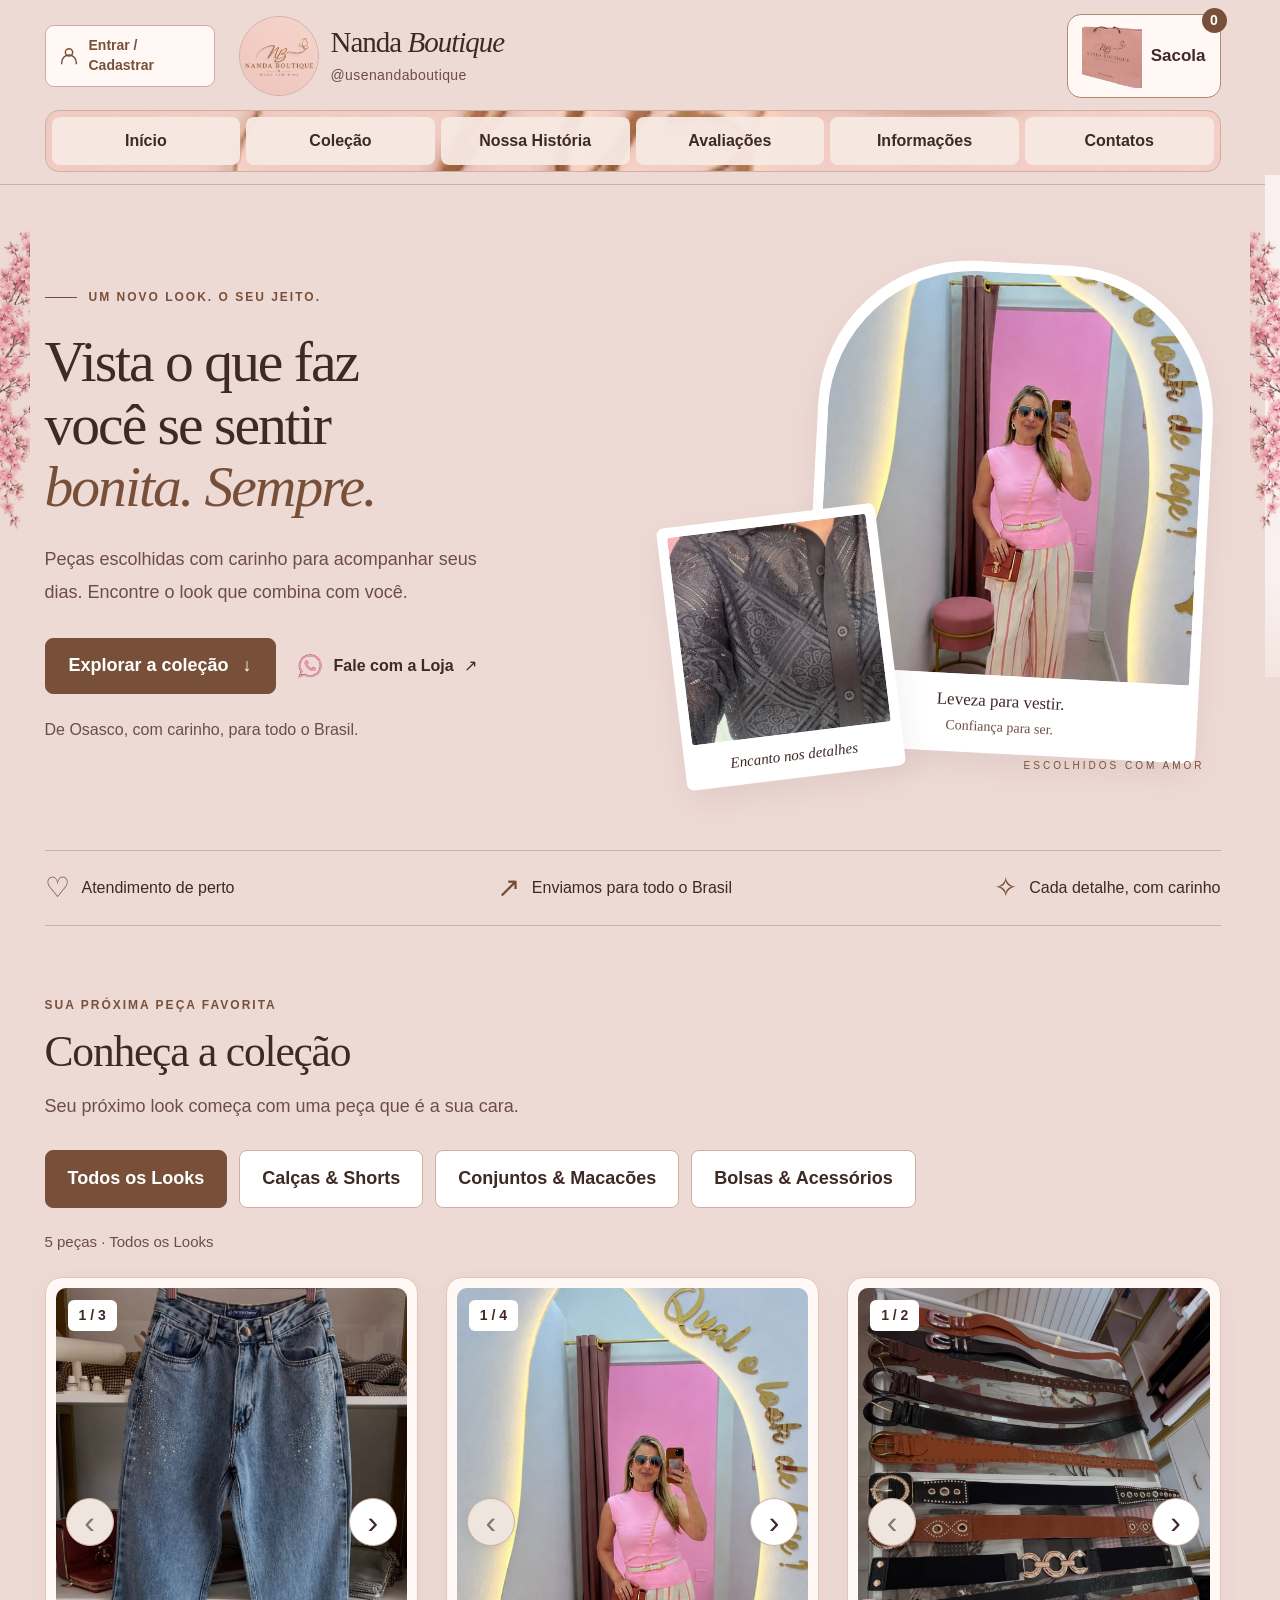
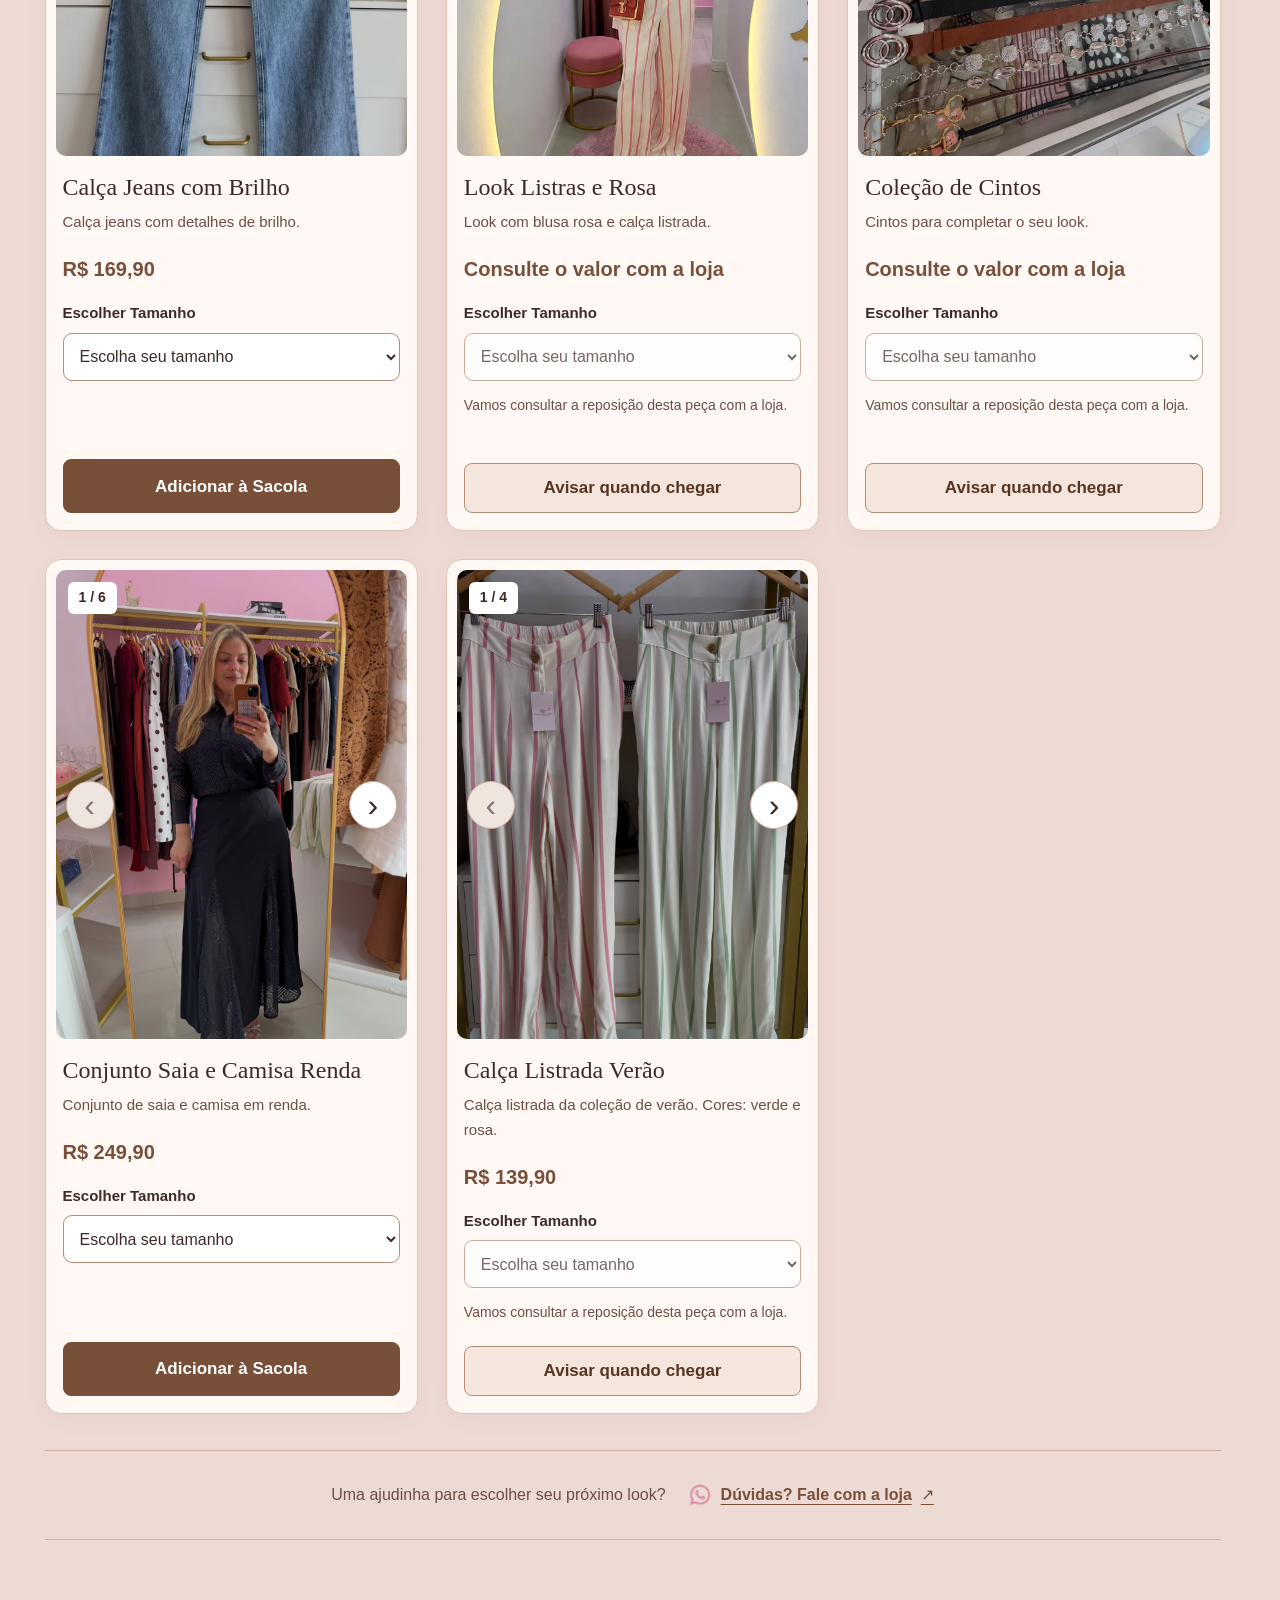
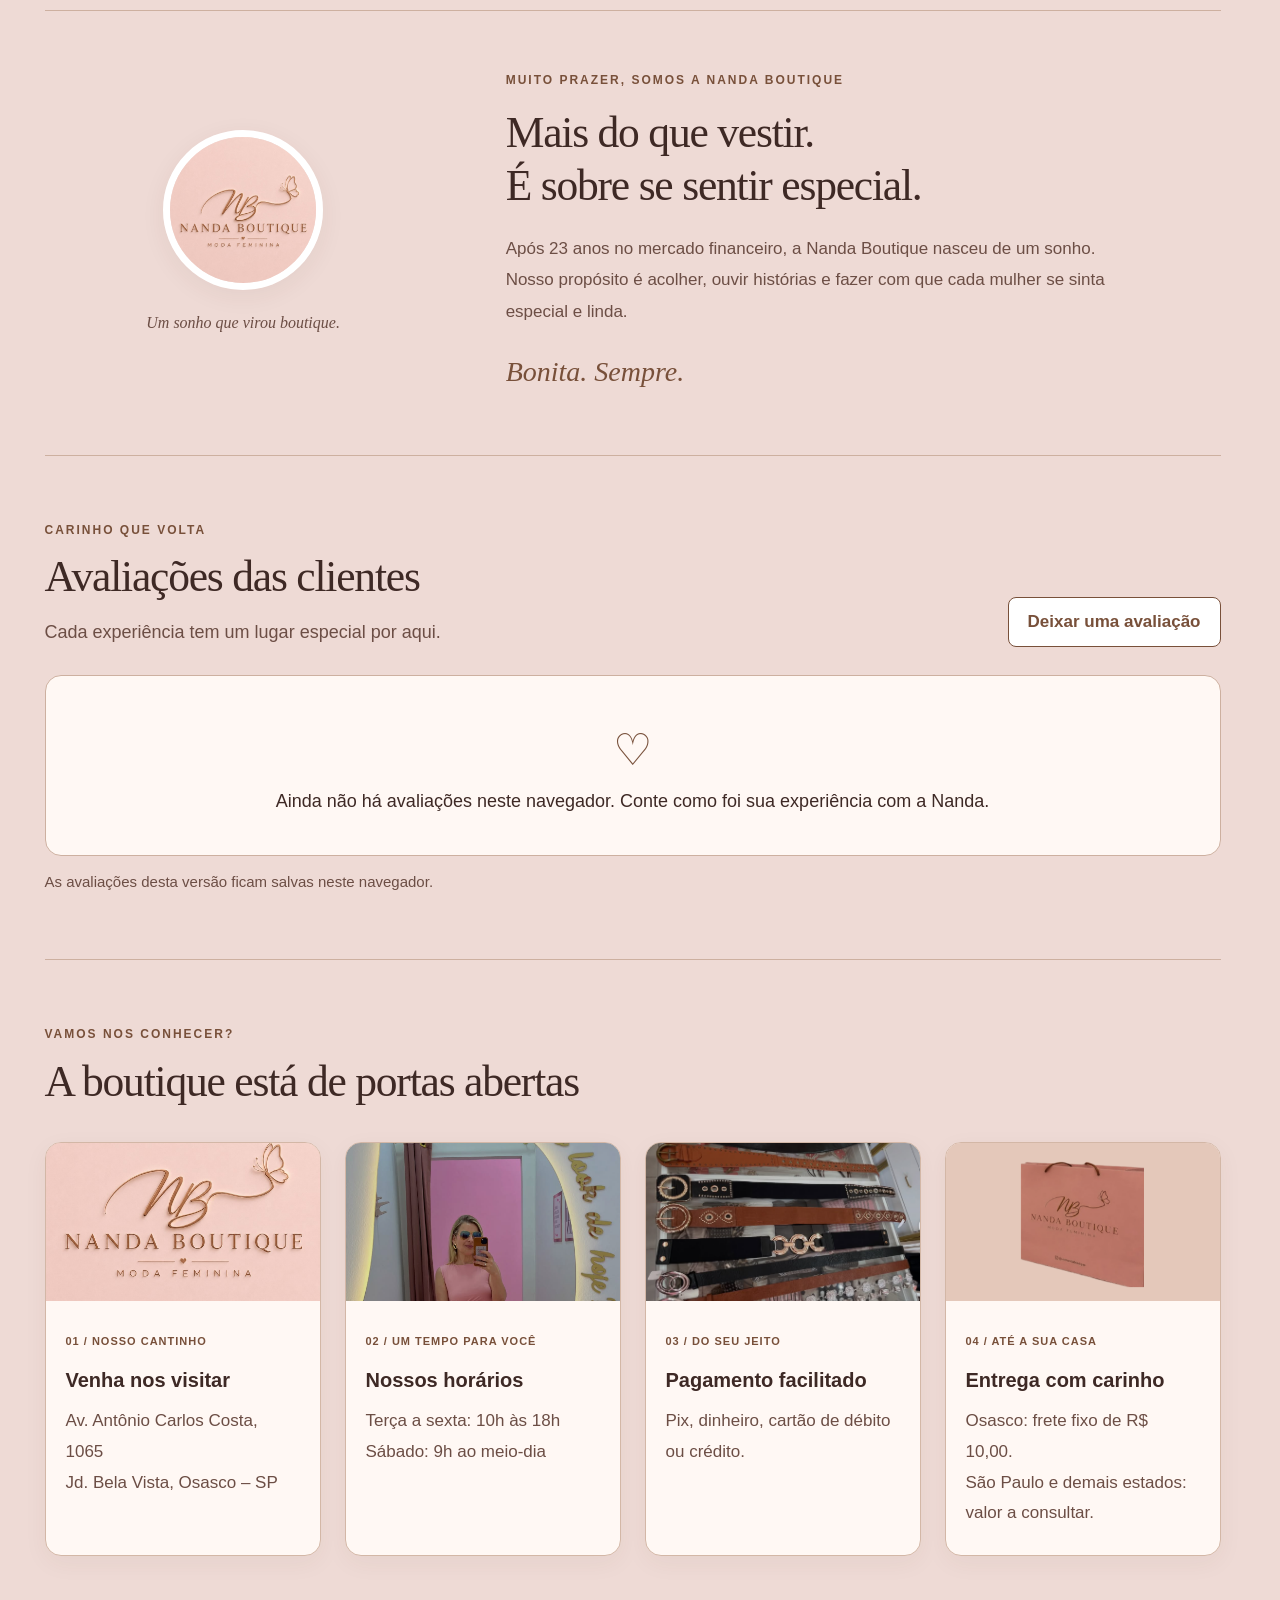
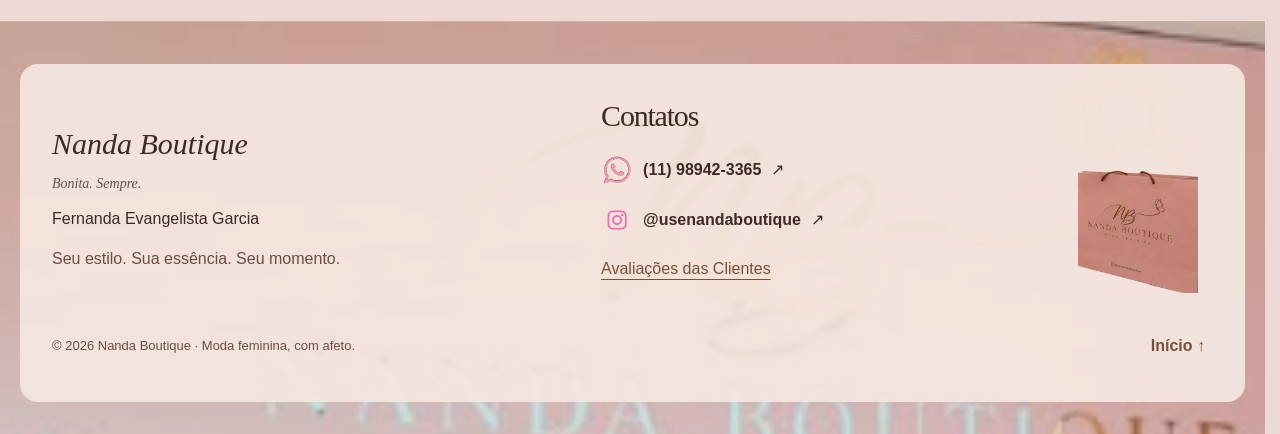
==== index.html @ ed37811b "Primeira versão do site" ====
<!DOCTYPE html>
<html lang="pt-BR">
<head>
  <meta charset="UTF-8">
  <meta name="viewport" content="width=device-width, initial-scale=1, viewport-fit=cover">
  <meta name="theme-color" content="#eedad5">
  <meta name="description" content="Nanda Boutique: moda feminina escolhida com carinho. Explore a coleção, monte sua sacola e converse com a loja pelo WhatsApp.">
  <meta name="referrer" content="no-referrer">
  <meta http-equiv="Content-Security-Policy" content="default-src 'self'; script-src 'self'; style-src 'self' 'unsafe-inline'; img-src 'self' https:; media-src 'self' https:; font-src 'self'; connect-src 'none'; object-src 'none'; base-uri 'none'; form-action 'none'">
  <title>Nanda Boutique | Bonita. Sempre.</title>
  <link rel="icon" href="./img/logo-nanda.jpg">
  <link rel="stylesheet" href="./style.css">
  <script src="./script.js" defer></script>
</head>
<body>
  <div id="inicio" aria-hidden="true"></div>
  <a class="skip-link" href="#colecao">Pular para os produtos</a>
  <div class="cherry-arch" aria-hidden="true">
    <div class="cherry-side cherry-side-left"><img src="./img/cerejeira-direita.png" alt="" width="283" height="512"></div>
    <div class="cherry-side cherry-side-right"><img src="./img/cerejeira-direita.png" alt="" width="283" height="512"></div>
  </div>
  <div class="falling-scene" id="fallingScene" aria-hidden="true"></div>
  <div class="butterfly-scene" aria-hidden="true">
    <div class="flying-butterfly butterfly-one"><img src="./img/logo-borboleta.png" alt="" width="833" height="432"><span class="butterfly-cargo">👜</span></div>
    <div class="flying-butterfly butterfly-two"><img src="./img/logo-borboleta.png" alt="" width="833" height="432"><span class="butterfly-cargo">👚</span></div>
    <div class="flying-butterfly butterfly-three"><img src="./img/logo-borboleta.png" alt="" width="833" height="432"><span class="butterfly-cargo">💍</span></div>
    <div class="flying-butterfly butterfly-four"><img src="./img/logo-borboleta.png" alt="" width="833" height="432"><span class="butterfly-cargo">👖</span></div>
  </div>
  <div class="flight-layer" id="flightLayer" aria-hidden="true"></div>
  <button class="admin-toggle" id="adminToggle" type="button" aria-label="Abrir painel da Nanda" aria-controls="adminModal" aria-haspopup="dialog" title="Painel da Nanda" hidden>✎</button>

  <header class="store-header">
    <div class="header-inner container">
      <button class="account-toggle" id="accountToggle" type="button" aria-controls="loginModal" aria-haspopup="dialog"><svg width="22" height="22" viewBox="0 0 24 24" fill="none" stroke="currentColor" stroke-width="1.6" aria-hidden="true"><circle cx="12" cy="8" r="4"></circle><path d="M4 21v-2a8 8 0 0 1 16 0v2"></path></svg><span id="accountLabel">Entrar / Cadastrar</span></button>
      <a class="brand" href="#inicio" aria-label="Nanda Boutique, início">
        <img class="brand-logo" src="./img/logo-nanda.jpg" alt="Logo oficial da Nanda Boutique" width="1080" height="1080">
        <span class="brand-copy"><span class="brand-name">Nanda <span>Boutique</span></span><span class="brand-caption">@usenandaboutique</span></span>
      </a>
      <nav class="store-nav" aria-label="Navegação principal">
        <a href="#inicio">Início</a><a href="#colecao">Coleção</a><a href="#sobre">Nossa História</a><a href="#avaliacoes">Avaliações</a><a href="#informacoes">Informações</a><a href="#contatos">Contatos</a>
      </nav>
      <button class="shopping-bag" id="shoppingBag" type="button" aria-label="Abrir sacola: 0 itens" aria-controls="checkoutModal" aria-haspopup="dialog">
        <img src="./img/sacola-carrinho.png" alt="" width="60" height="66"><span class="bag-label">Sacola</span><span id="bagCount" class="bag-count">0</span>
      </button>
    </div>
  </header>

  <main class="container" id="conteudo">
    <section class="hero" aria-labelledby="heroTitle">
      <div class="hero-copy">
        <p class="eyebrow"><span class="eyebrow-line" aria-hidden="true"></span> UM NOVO LOOK. O SEU JEITO.</p>
        <h1 id="heroTitle" data-edit-key="heroTitle" data-edit-label="Título de boas-vindas" data-edit-type="text">Vista o que faz<br>você se sentir<br><em>bonita. Sempre.</em></h1>
        <p class="hero-description" data-edit-key="heroDescription" data-edit-label="Apresentação da boutique" data-edit-type="text">Peças escolhidas com carinho para acompanhar seus dias. Encontre o look que combina com você.</p>
        <div class="hero-actions">
          <a class="primary-btn" href="#colecao">Explorar a coleção <span aria-hidden="true">↓</span></a>
          <a class="social-link" href="https://wa.me/5511989423365" target="_blank" rel="noopener noreferrer" aria-label="Fale com a Loja pelo WhatsApp (abre em nova aba)"><img src="./img/icon-whatsapp.png" alt="" width="28" height="28"><span>Fale com a Loja</span><span aria-hidden="true">↗</span></a>
        </div>
        <p class="hero-note">De Osasco, com carinho, para todo o Brasil.</p>
      </div>
      <div class="hero-editorial">
        <figure class="editorial-photo editorial-main"><img src="./img/look-listras-rosa-1.jpg" alt="Look com blusa rosa e calça listrada da coleção Nanda Boutique" width="587" height="801" fetchpriority="high" data-edit-key="heroMainImage" data-edit-label="Foto principal" data-edit-type="image"><figcaption>Leveza para vestir. <span>Confiança para ser.</span></figcaption></figure>
        <figure class="editorial-photo editorial-detail"><img src="./img/conjunto-renda-3.jpg" alt="Detalhes da camisa de renda preta da coleção" width="512" height="808" loading="lazy" data-edit-key="heroDetailImage" data-edit-label="Foto de detalhes" data-edit-type="image"><figcaption>Encanto nos detalhes</figcaption></figure>
        <span class="editorial-label">ESCOLHIDOS COM AMOR</span>
      </div>
    </section>
    <div class="store-benefits" aria-label="Compre com tranquilidade"><p><span class="benefit-symbol" aria-hidden="true">♡</span> Atendimento de perto</p><p><span class="benefit-symbol" aria-hidden="true">↗</span> Enviamos para todo o Brasil</p><p><span class="benefit-symbol" aria-hidden="true">✧</span> Cada detalhe, com carinho</p></div>
    <p class="storage-notice" id="storageNotice" role="status" hidden>Não foi possível salvar neste navegador. As alterações ficam disponíveis apenas nesta aba enquanto ela estiver aberta.</p>
    <section class="catalog" id="colecao" aria-labelledby="catalogTitle" tabindex="-1">
      <div class="section-heading"><div><p class="eyebrow">SUA PRÓXIMA PEÇA FAVORITA</p><h2 id="catalogTitle" data-edit-key="catalogTitle" data-edit-label="Título da coleção" data-edit-type="text">Conheça a coleção</h2><p>Seu próximo look começa com uma peça que é a sua cara.</p></div></div>
      <nav class="category-nav" aria-label="Filtrar produtos por categoria">
        <button class="category-btn" type="button" data-category="Todos os Looks" aria-pressed="true" aria-controls="productsGrid">Todos os Looks</button>
        <button class="category-btn" type="button" data-category="Calças &amp; Shorts" aria-pressed="false" aria-controls="productsGrid">Calças &amp; Shorts</button>
        <button class="category-btn" type="button" data-category="Conjuntos &amp; Macacões" aria-pressed="false" aria-controls="productsGrid">Conjuntos &amp; Macacões</button>
        <button class="category-btn" type="button" data-category="Bolsas &amp; Acessórios" aria-pressed="false" aria-controls="productsGrid">Bolsas &amp; Acessórios</button>
      </nav>
      <p class="catalog-status" id="catalogStatus" role="status" aria-live="polite" aria-atomic="true"></p>
      <div class="products-grid" id="productsGrid"></div>
      <div class="collection-empty" id="collectionEmpty" hidden><span aria-hidden="true">♡</span><h3>Nova coleção sendo preparada. Aguarde novidades!</h3><p>Estamos escolhendo cada detalhe com carinho para você.</p></div>
      <noscript><p class="noscript-message">Ative o JavaScript para explorar a coleção. Você também pode falar com a loja pelo <a href="https://wa.me/5511989423365">WhatsApp</a>.</p></noscript>
      <aside class="catalog-help" aria-label="Atendimento da loja"><span>Uma ajudinha para escolher seu próximo look?</span><a href="https://wa.me/5511989423365" target="_blank" rel="noopener noreferrer"><img src="./img/icon-whatsapp.png" alt="" width="24" height="24">Dúvidas? Fale com a loja <span aria-hidden="true">↗</span></a></aside>
    </section>
    <section class="about" id="sobre" aria-labelledby="aboutTitle">
      <div class="about-brand"><img src="./img/logo-nanda.jpg" alt="Nanda Boutique" width="140" height="140" loading="lazy" data-edit-key="storyImage" data-edit-label="Foto da nossa história" data-edit-type="image"><p data-edit-key="storyCaption" data-edit-label="Legenda da nossa história" data-edit-type="text">Um sonho que virou boutique.</p></div>
      <div><p class="eyebrow">MUITO PRAZER, SOMOS A NANDA BOUTIQUE</p><h2 id="aboutTitle" data-edit-key="storyTitle" data-edit-label="Título da nossa história" data-edit-type="text">Mais do que vestir.<br>É sobre se sentir especial.</h2><p id="storyText" data-edit-key="story" data-edit-label="Nossa história" data-edit-type="text">Após 23 anos no mercado financeiro, a Nanda Boutique nasceu de um sonho. Nosso propósito é acolher, ouvir histórias e fazer com que cada mulher se sinta especial e linda.</p><p class="about-signature">Bonita. Sempre.</p></div>
    </section>
    <section class="reviews-section" id="avaliacoes" aria-labelledby="reviewsTitle">
      <div class="section-heading"><div><p class="eyebrow">CARINHO QUE VOLTA</p><h2 id="reviewsTitle">Avaliações das clientes</h2><p>Cada experiência tem um lugar especial por aqui.</p></div><button class="secondary-btn" id="writeReview" type="button" aria-controls="reviewModal" aria-haspopup="dialog">Deixar uma avaliação</button></div>
      <div class="reviews-empty" id="reviewsEmpty"><span aria-hidden="true">♡</span><p>Ainda não há avaliações neste navegador. Conte como foi sua experiência com a Nanda.</p></div>
      <div class="review-track" id="reviewTrack" role="region" aria-label="Avaliações das clientes" tabindex="0" hidden></div>
      <div class="review-navigation" id="reviewNavigation" hidden><button class="icon-btn" id="reviewPrevious" type="button" aria-label="Avaliação anterior">‹</button><p id="reviewPosition" role="status" aria-live="polite"></p><button class="icon-btn" id="reviewNext" type="button" aria-label="Próxima avaliação">›</button></div>
      <p class="section-note">As avaliações desta versão ficam salvas neste navegador.</p>
    </section>
    <section class="store-info" id="informacoes" aria-labelledby="infoTitle">
      <div class="section-heading"><div><p class="eyebrow">VAMOS NOS CONHECER?</p><h2 id="infoTitle" data-edit-key="infoTitle" data-edit-label="Título das informações" data-edit-type="text">A boutique está de portas abertas</h2></div></div>
      <div class="info-grid">
        <article class="info-card"><div class="info-art info-art-brand"><img src="./img/logo-nanda.jpg" alt="" width="1080" height="1080" loading="lazy" data-edit-key="addressImage" data-edit-label="Foto da loja" data-edit-type="image"></div><div class="info-copy"><span class="info-number" aria-hidden="true">01 / NOSSO CANTINHO</span><h3>Venha nos visitar</h3><address id="addressText" data-edit-key="address" data-edit-label="Endereço da loja" data-edit-type="text">Av. Antônio Carlos Costa, 1065<br>Jd. Bela Vista, Osasco – SP</address></div></article>
        <article class="info-card"><div class="info-art info-art-look"><img src="./img/look-listras-rosa-2.jpg" alt="" width="587" height="801" loading="lazy" data-edit-key="hoursImage" data-edit-label="Foto dos horários" data-edit-type="image"></div><div class="info-copy"><span class="info-number" aria-hidden="true">02 / UM TEMPO PARA VOCÊ</span><h3>Nossos horários</h3><p id="hoursText" data-edit-key="hours" data-edit-label="Horários de atendimento" data-edit-type="text">Terça a sexta: 10h às 18h<br>Sábado: 9h ao meio-dia</p></div></article>
        <article class="info-card"><div class="info-art info-art-accessories"><img src="./img/cintos-colecao-1.jpg" alt="" width="587" height="801" loading="lazy" data-edit-key="paymentImage" data-edit-label="Foto de pagamento" data-edit-type="image"></div><div class="info-copy"><span class="info-number" aria-hidden="true">03 / DO SEU JEITO</span><h3>Pagamento facilitado</h3><p id="paymentText" data-edit-key="payment" data-edit-label="Informações de pagamento" data-edit-type="text">Pix, dinheiro, cartão de débito ou crédito.</p></div></article>
        <article class="info-card" id="frete"><div class="info-art info-art-bag"><img src="./img/sacola-carrinho.png" alt="" width="500" height="500" loading="lazy" data-edit-key="deliveryImage" data-edit-label="Foto das entregas" data-edit-type="image"></div><div class="info-copy"><span class="info-number" aria-hidden="true">04 / ATÉ A SUA CASA</span><h3>Entrega com carinho</h3><p id="deliveryText" data-edit-key="delivery" data-edit-label="Entregas e frete" data-edit-type="text">Osasco: frete fixo de R$ 10,00.<br>São Paulo e demais estados: valor a consultar.</p></div></article>
      </div>
    </section>
  </main>
  <footer class="footer" id="contatos" aria-labelledby="contactTitle">
    <div class="footer-inner container">
      <div class="footer-identity"><p class="footer-brand">Nanda Boutique</p><p class="footer-motto">Bonita. Sempre.</p><p>Fernanda Evangelista Garcia</p><p class="section-note">Seu estilo. Sua essência. Seu momento.</p></div>
      <div class="footer-socials">
        <h2 id="contactTitle" data-edit-key="contactTitle" data-edit-label="Título dos contatos" data-edit-type="text">Contatos</h2>
        <div class="contact-line"><a class="social-link" href="https://wa.me/5511989423365" target="_blank" rel="noopener noreferrer" aria-label="WhatsApp da Nanda Boutique"><img src="./img/icon-whatsapp.png" alt="" width="32" height="32"><span id="contactPhoneText" data-edit-key="contactPhone" data-edit-label="WhatsApp da loja" data-edit-type="phone">(11) 98942-3365</span><span aria-hidden="true">↗</span></a></div>
        <div class="contact-line"><a class="social-link" href="https://www.instagram.com/usenandaboutique" target="_blank" rel="noopener noreferrer"><img src="./img/icon-instagram.png" alt="" width="32" height="32"><span id="contactInstagramText" data-edit-key="contactInstagram" data-edit-label="Instagram da loja" data-edit-type="instagram">@usenandaboutique</span><span aria-hidden="true">↗</span></a></div>
        <a class="footer-link" href="#avaliacoes">Avaliações das Clientes</a>
      </div>
      <div class="footer-bag-scene" aria-hidden="true"><span>👗</span><span>👠</span><span>🌸</span><img src="./img/sacola-carrinho.png" alt="" width="120" height="132" loading="lazy"></div>
      <p class="footer-note">© <span id="year">2026</span> Nanda Boutique · Moda feminina, com afeto.</p><a class="back-top" href="#inicio">Início ↑</a>
    </div>
  </footer>

  <dialog class="boutique-modal login-modal" id="loginModal" aria-labelledby="loginTitle">
    <div class="modal-layout"><header class="modal-header"><div><p class="eyebrow">O SEU CANTINHO</p><h2 id="loginTitle">Bem-vinda à Nanda</h2></div><button class="icon-btn" type="button" data-close="loginModal" aria-label="Fechar conta">×</button></header>
      <p class="account-intro">Seu estilo, suas escolhas e um atendimento cheio de carinho.</p>
      <div id="accountSession" class="account-session" hidden><p id="accountSessionLabel"></p><div class="form-actions"><button class="primary-btn" id="accountAdmin" type="button" hidden>✎ Painel da Nanda</button><button class="secondary-btn" id="accountLogout" type="button">Sair da conta</button></div></div>
      <div id="accountForms">
        <div class="auth-tabs" role="tablist" aria-label="Acesso à conta"><button type="button" role="tab" id="loginTab" data-auth-tab="login" aria-selected="true" aria-controls="loginPanel">Entrar</button><button type="button" role="tab" id="registerTab" data-auth-tab="register" aria-selected="false" aria-controls="registerPanel" tabindex="-1">Criar Conta</button></div>
        <div id="loginPanel" role="tabpanel" aria-labelledby="loginTab"><form id="loginForm" class="stack-form"><label for="adminUsername">Usuário ou e-mail</label><input id="adminUsername" autocomplete="username" autocapitalize="none" spellcheck="false" required maxlength="254" autofocus><label for="adminPassword">Senha</label><input id="adminPassword" type="password" autocomplete="current-password" required maxlength="128"><p class="form-error" id="loginError" role="alert" hidden></p><button class="primary-btn" id="loginSubmit" type="submit">Entrar</button></form></div>
        <div id="registerPanel" role="tabpanel" aria-labelledby="registerTab" hidden><form id="registerForm" class="stack-form"><label for="registerName">Nome</label><input id="registerName" autocomplete="name" required minlength="2" maxlength="100"><label for="registerEmail">E-mail</label><input id="registerEmail" type="email" autocomplete="email" autocapitalize="none" spellcheck="false" required maxlength="254"><label for="registerCPF">CPF</label><input id="registerCPF" inputmode="numeric" autocomplete="off" required maxlength="14" placeholder="000.000.000-00"><label for="registerPassword">Senha</label><input id="registerPassword" type="password" autocomplete="new-password" required minlength="8" maxlength="128" aria-describedby="registerPasswordHint"><p id="registerPasswordHint" class="field-hint">Use pelo menos 8 caracteres.</p><p id="registerError" class="form-error" role="alert" hidden></p><button class="primary-btn" type="submit">Criar minha conta</button></form></div>
      </div>
      <button class="anonymous-continue text-button" id="anonymousContinue" type="button">Continuar sem cadastro (Anônimo)</button>
      <p class="field-hint account-note">Cadastro em demonstração local, sem autenticação em servidor. Use dados de teste.</p>
    </div>
  </dialog>

  <dialog class="boutique-modal admin-modal" id="adminModal" aria-labelledby="adminTitle">
    <div class="modal-layout"><header class="modal-header"><div><p class="eyebrow">CADA DETALHE, DO SEU JEITO</p><h2 id="adminTitle">Painel da Nanda</h2></div><button class="icon-btn" type="button" data-close="adminModal" aria-label="Fechar painel da Nanda" autofocus>×</button></header>
      <p class="local-note">As mudanças ficam salvas somente neste navegador. Elas não atualizam a coleção em outros aparelhos.</p>
      <p class="form-status" id="adminStatus" role="status" aria-live="polite"></p>
      <section class="admin-section" aria-labelledby="productFormTitle"><h3 id="productFormTitle">Adicionar novo produto</h3>
        <form id="productForm" class="form-grid"><input id="editingProductId" type="hidden">
          <div class="field full-width"><label for="productName">Nome da peça</label><input id="productName" required maxlength="100"></div>
          <div class="field full-width"><label for="productMedia">URL da foto ou vídeo</label><textarea id="productMedia" rows="3" required maxlength="16000" aria-describedby="mediaHint" placeholder="./img/nome-da-foto.jpg"></textarea><p class="field-hint" id="mediaHint">Até 8 mídias, uma por linha. Use ./img/arquivo.jpg ou um link HTTPS direto de imagem ou vídeo MP4/WebM.</p></div>
          <div class="field"><label for="productMediaType">Tipo de mídia</label><select id="productMediaType" aria-describedby="mediaTypeHint"><option value="auto">Identificar pelo arquivo</option><option value="image">Foto</option><option value="video">Vídeo</option></select><p class="field-hint" id="mediaTypeHint">Para links sem extensão, escolha Foto ou Vídeo. Vídeos têm controles e começam somente ao tocar.</p></div>
          <div class="field full-width"><label for="productDescription">Descrição da peça</label><textarea id="productDescription" rows="3" maxlength="800" aria-describedby="descriptionHint"></textarea><p class="field-hint" id="descriptionHint">Conte os detalhes de tecido, caimento e acabamento que aparecem no card.</p></div>
          <div class="field"><label for="productCategory">Categoria</label><select id="productCategory"><option>Conjuntos &amp; Macacões</option><option>Calças &amp; Shorts</option><option>Bolsas &amp; Acessórios</option></select></div>
          <div class="field"><label for="productSizes">Tamanhos</label><input id="productSizes" required maxlength="100" placeholder="Ex.: P, M, G ou Único" aria-describedby="sizesHint"><p class="field-hint" id="sizesHint">Separe os tamanhos por vírgula, como 36, 38, 40. Para acessórios, use Único.</p></div>
          <div class="field"><label for="productUnavailableSizes">Tamanhos indisponíveis</label><input id="productUnavailableSizes" maxlength="100" placeholder="Ex.: P, G" aria-describedby="unavailableSizesHint"><p class="field-hint" id="unavailableSizesHint">Separe por vírgula somente os tamanhos que estão sem estoque.</p></div>
          <div class="field"><label for="productPrice">Preço (R$)</label><input id="productPrice" inputmode="decimal" maxlength="12" placeholder="Ex.: 169,90" aria-describedby="priceHint"><p class="field-hint" id="priceHint">O preço aparece no card. Deixe vazio para informar “Consulte o valor”.</p></div>
          <label class="checkbox-field"><input id="productSoldOut" type="checkbox"> Marcar como esgotado</label>
          <p class="form-error full-width" id="productError" role="alert" hidden></p><div class="form-actions full-width"><button class="primary-btn" id="saveProduct" type="submit">Adicionar produto</button><button class="secondary-btn" id="cancelProductEdit" type="button" hidden>Cancelar edição</button></div>
        </form>
      </section>
      <section class="admin-section" aria-labelledby="manageTitle"><h3 id="manageTitle">Gerenciar coleção</h3><ul class="admin-products" id="adminProducts"></ul><div class="delete-prompt" id="deletePrompt" hidden><p id="deletePromptText"></p><div class="form-actions"><button class="primary-btn" id="confirmDelete" type="button">Excluir produto</button><button class="secondary-btn" id="cancelDelete" type="button">Manter produto</button></div></div></section>
      <section class="admin-section" aria-labelledby="storyFormTitle"><h3 id="storyFormTitle">Nossa história</h3><form id="storyForm" class="stack-form"><label for="adminStory">Texto da história</label><textarea id="adminStory" rows="6" required maxlength="4000"></textarea><button class="secondary-btn" type="submit">Salvar história</button></form></section>
      <button class="text-button" id="adminLogout" type="button">Sair do modo administrador</button>
    </div>
  </dialog>

  <dialog class="boutique-modal" id="contentEditorModal" aria-labelledby="contentEditorTitle">
    <div class="modal-layout"><header class="modal-header"><div><p class="eyebrow">O TOQUE DA NANDA</p><h2 id="contentEditorTitle">Editar conteúdo</h2></div><button class="icon-btn" type="button" data-close="contentEditorModal" aria-label="Fechar edição">×</button></header>
      <form id="contentEditorForm" class="stack-form"><label id="contentEditorLabel" for="contentEditorValue">Conteúdo</label><textarea id="contentEditorValue" rows="5" required maxlength="4000"></textarea><p id="contentEditorError" class="form-error" role="alert" hidden></p><button class="primary-btn" type="submit">Salvar alterações</button></form>
    </div>
  </dialog>

  <dialog class="boutique-modal" id="reviewModal" aria-labelledby="reviewTitle">
    <div class="modal-layout"><header class="modal-header"><div><p class="eyebrow">VAMOS GUARDAR ESSE CARINHO?</p><h2 id="reviewTitle">Sua experiência</h2></div><button class="icon-btn" type="button" data-close="reviewModal" aria-label="Fechar avaliação">×</button></header>
      <form id="reviewForm" class="stack-form"><label for="reviewEmail">Seu e-mail</label><input id="reviewEmail" type="email" autocomplete="email" required maxlength="254" aria-describedby="reviewEmailHint"><p class="field-hint" id="reviewEmailHint">Uma avaliação por e-mail. Só as estrelas e o comentário ficam visíveis.</p><label for="reviewCPF">CPF</label><input id="reviewCPF" inputmode="numeric" autocomplete="off" required maxlength="14" placeholder="000.000.000-00" aria-describedby="reviewCPFHint"><p class="field-hint" id="reviewCPFHint">Campo reservado à futura validação de clientes. Nesta demonstração local, use dados de teste.</p>
        <fieldset class="rating-field"><legend>Como foi sua experiência?</legend><div class="rating-options"><label><input type="radio" name="rating" value="1" required><span>1 ★</span></label><label><input type="radio" name="rating" value="2"><span>2 ★</span></label><label><input type="radio" name="rating" value="3"><span>3 ★</span></label><label><input type="radio" name="rating" value="4"><span>4 ★</span></label><label><input type="radio" name="rating" value="5"><span>5 ★</span></label></div></fieldset>
        <label for="reviewComment">Seu comentário de carinho</label><textarea id="reviewComment" rows="4" required minlength="3" maxlength="600" placeholder="Conte o que mais gostou na sua experiência."></textarea><p class="form-error" id="reviewError" role="alert" hidden></p><button class="primary-btn" type="submit">Salvar minha avaliação</button>
      </form>
    </div>
  </dialog>

  <dialog class="checkout-modal boutique-modal" id="checkoutModal" aria-labelledby="checkoutTitle" aria-describedby="checkoutHint">
    <div class="checkout-layout"><header class="checkout-header"><div><p class="eyebrow">SUAS ESCOLHAS, COM CARINHO</p><h2 id="checkoutTitle">Minha sacola</h2></div><button class="icon-btn" id="closeCheckout" type="button" data-close="checkoutModal" aria-label="Fechar sacola" autofocus>×</button></header>
      <p id="checkoutHint">Confira suas peças, tamanhos e forma de pagamento. A Nanda confirma a disponibilidade com você pelo WhatsApp.</p><p class="visually-hidden" id="cartStatus" role="status" aria-live="polite" aria-atomic="true"></p>
      <div class="empty-cart" id="emptyCart"><img src="./img/sacola-carrinho.png" alt="" width="76" height="80"><h3>Sua sacola espera por um novo look.</h3><p>Explore a coleção e escolha suas peças favoritas.</p><button class="secondary-btn" id="continueShopping" type="button">Ver a coleção</button></div>
      <ul class="cart-items" id="cartItems"></ul>
      <footer class="checkout-footer" id="checkoutSummary" hidden><p class="cart-count-summary" id="cartCountSummary"></p><div class="payment-step" id="paymentStep"><label for="paymentMethod">Forma de Pagamento <span class="payment-required">Obrigatório</span></label><p class="payment-hint" id="paymentHint">Escolha sua preferência para enviar a lista à Nanda.</p><select class="payment-select" id="paymentMethod" required aria-describedby="paymentHint"><option value="">Escolha uma opção</option><option value="Pix">Pix</option><option value="Cartão de Crédito">Cartão de Crédito</option><option value="Cartão de Débito">Débito</option><option value="Dinheiro">Dinheiro</option></select><p class="payment-error" id="paymentError" role="alert" hidden>Por favor, selecione como deseja pagar para enviarmos sua lista para a Nanda.</p></div>
        <a class="primary-btn checkout-btn" id="checkoutButton" role="button" tabindex="0" target="_blank" rel="noopener noreferrer" aria-describedby="checkoutNewTab"><img src="./img/icon-whatsapp.png" alt="" width="28" height="28"><span class="checkout-label">Finalizar no WhatsApp</span><span aria-hidden="true">↗</span></a><p id="checkoutNewTab">Abre o WhatsApp em uma nova aba. Revise e envie sua lista para confirmar a disponibilidade com a loja.</p>
      </footer>
    </div>
  </dialog>
  <div class="toast" id="toast" role="status" aria-live="polite" aria-atomic="true"></div>
</body>
</html>
---- style.css ----
/* Fundo nude sólido. Imagens locais decoram a navegação e as margens. */
:root {
  color-scheme: light;
  --nude: #eedad5;
  --ink: #3e2925;
  --muted: #6c4e45;
  --accent: #78503a;
  --accent-hover: #573525;
  --line: #cdb0a0;
  --white: #fff;
  --radius: 16px;
  --header-height: 120px;
  font-family: "Segoe UI", Arial, sans-serif;
  color: var(--ink);
  background: var(--nude);
  font-synthesis: none;
}
* { box-sizing: border-box; }
html { scroll-behavior: smooth; scroll-padding-top: calc(var(--header-height) + 24px); scrollbar-gutter: stable; overflow-x: hidden; }
body { margin: 0; background-color: var(--nude); background-image: none; font-size: 18px; line-height: 1.65; isolation: isolate; overflow-x: clip; }
body.modal-open { overflow: hidden; }
[hidden] { display: none !important; }
a { color: inherit; text-decoration: none; }
button, select, input { font: inherit; color: inherit; }
button, a, select { -webkit-tap-highlight-color: transparent; touch-action: manipulation; }
button { cursor: pointer; }
button:disabled { cursor: not-allowed; }
button, a { outline-offset: 5px; }
:focus-visible { outline: 3px solid #78503a; outline-offset: 4px; }
h1, h2, h3, p, figure { margin: 0; }
h1, h2, .brand-name, .footer-brand { font-family: Georgia, "Times New Roman", serif; font-weight: 400; }
h2 { font-size: clamp(32px, 3.4vw, 44px); line-height: 1.2; letter-spacing: -1.2px; text-wrap: balance; }
img { max-width: 100%; vertical-align: middle; }
button { border: 0; }
.container { width: min(100%, 1240px); margin-inline: auto; padding-inline: 32px; }
.visually-hidden { position: absolute; width: 1px; height: 1px; padding: 0; margin: -1px; overflow: hidden; clip-path: inset(50%); white-space: nowrap; border: 0; }
.skip-link { position: fixed; z-index: 1200; top: 12px; left: 12px; padding: 12px 20px; color: var(--ink); background: white; border: 2px solid var(--accent); border-radius: 8px; transform: translateY(-180%); }
.skip-link:focus { transform: translateY(0); }

/* Acesso constante aos pedidos, inclusive no fim da coleção. */
.store-header { position: sticky; top: 0; z-index: 100; background: var(--nude); border-bottom: 1px solid var(--line); }
.header-inner { display: flex; align-items: center; justify-content: space-between; gap: 26px; min-height: 114px; padding-block: 14px; }
.shopping-bag { position: relative; flex: 0 0 auto; display: flex; align-items: center; justify-content: center; gap: 9px; min-width: 130px; min-height: 86px; padding: 8px 14px; background: #fff8f4; border: 1px solid #af8b70; border-radius: 14px; }
.shopping-bag:hover { background: white; border-color: var(--accent); }
.bag-label { font-size: 17px; font-weight: 600; }
.shopping-bag img { width: 60px; height: 66px; object-fit: contain; transform-origin: 50% 15%; }
.bag-count { position: absolute; right: -7px; top: -7px; display: grid; place-items: center; min-width: 25px; height: 25px; padding-inline: 5px; border-radius: 20px; color: white; background: var(--accent); font-size: 14px; font-weight: 700; }
.brand { flex-shrink: 0; min-width: 0; min-height: 48px; display: flex; align-items: center; gap: 12px; }
.brand-logo { flex: 0 0 auto; width: 80px; height: 80px; object-fit: cover; border-radius: 50%; border: 1px solid #cdb0a0; }
.brand-copy { display: flex; flex-direction: column; min-width: 0; }
.brand-name { font-size: 29px; letter-spacing: -1px; line-height: 1.2; }
.brand-name span { font-style: italic; }
.brand-caption { font-size: 14px; color: var(--muted); letter-spacing: .4px; margin-top: 4px; }
.store-nav { display: grid; grid-template-columns: repeat(4,auto); align-items: stretch; gap: 4px; padding: 10px 8px; border: 1px solid var(--line); border-radius: 14px; background: var(--nude) url('./img/rodape-menu.jpg') center / cover no-repeat; }
.store-nav a { display: flex; align-items: center; justify-content: center; min-height: 48px; padding: 8px 9px; border-radius: 8px; background: #f7e9e3f2; font-size: 16px; font-weight: 600; }
.store-nav a:hover, .back-top:hover { color: var(--accent); text-decoration: underline; text-underline-offset: 5px; }
.secondary-btn { display: inline-flex; align-items: center; justify-content: center; gap: 12px; min-height: 50px; padding: 10px 19px; border: 1px solid var(--accent); border-radius: 8px; background: white; color: var(--accent); font-weight: 600; font-size: 17px; }
.secondary-btn:hover { background: #e6ccc2; }

main { position: relative; z-index: 2; }
.hero { display: grid; grid-template-columns: 1.05fr 1fr; gap: 50px; align-items: center; padding: 72px 0 66px; min-height: 665px; }
.hero-copy { padding-bottom: 10px; }
.eyebrow { display: flex; align-items: center; gap: 12px; font-size: 12px; font-weight: 700; color: var(--accent); letter-spacing: 2px; line-height: 1.6; }
.eyebrow-line { width: 32px; height: 1px; flex-shrink: 0; background: var(--accent); }
h1 { font-size: clamp(43px, 4.5vw, 65px); line-height: 1.09; letter-spacing: -2px; margin: 24px 0; }
h1 em { color: var(--accent); font-weight: 400; }
.hero-description { max-width: 455px; color: var(--muted); line-height: 1.8; }
.hero-actions { display: flex; align-items: center; flex-wrap: wrap; gap: 14px 20px; margin-top: 30px; }
.primary-btn { display: inline-flex; align-items: center; justify-content: center; gap: 14px; min-height: 56px; padding: 14px 23px; border: 1px solid var(--accent); border-radius: 8px; background: var(--accent); color: white; font-weight: 600; font-size: 18px; line-height: 1.4; text-align: center; transition: background .2s, box-shadow .2s, transform .2s; }
.primary-btn:hover { background: var(--accent-hover); box-shadow: 0 5px 16px #78503a20; }
.primary-btn:active { transform: translateY(1px); }
.social-link { display: inline-flex; align-items: center; gap: 10px; padding: 8px 0; min-height: 48px; font-size: 16px; font-weight: 600; }
.social-link img { flex-shrink: 0; object-fit: contain; }
.social-link:hover span:not([aria-hidden]) { text-decoration: underline; text-underline-offset: 5px; }
.hero-note { font-size: 16px; color: var(--muted); margin-top: 23px; }
.hero-editorial { position: relative; min-width: 0; height: 516px; }
.editorial-photo { position: absolute; background: white; padding: 10px; box-shadow: 0 12px 32px #55352315; }
.editorial-photo img { display: block; width: 100%; object-fit: cover; }
.editorial-main { width: 72%; top: 0; right: 12px; transform: rotate(3deg); border-radius: 150px 150px 8px 8px; padding: 10px 10px 15px; }
.editorial-main img { height: 403px; border-radius: 145px 145px 2px 2px; object-position: center 48%; }
.editorial-main figcaption { padding-top: 12px; text-align: center; font-family: Georgia, serif; font-size: 17px; }
.editorial-main figcaption span { display: block; font-size: 14px; color: var(--muted); }
.editorial-detail { left: 0; bottom: 0; width: 40%; transform: rotate(-7deg); border-radius: 7px; }
.editorial-detail img { height: 209px; border-radius: 3px; object-position: center 32%; }
.editorial-detail figcaption { font-family: Georgia, serif; font-style: italic; font-size: 15px; text-align: center; padding-top: 10px; }
.editorial-label { position: absolute; bottom: 4px; right: 16px; color: var(--accent); font-size: 10px; letter-spacing: 3px; }
.store-benefits { display: flex; align-items: center; justify-content: space-between; gap: 24px; padding-block: 23px; border-block: 1px solid var(--line); font-size: 16px; }
.store-benefits p { display: flex; align-items: center; gap: 12px; }
.benefit-symbol { font-size: 28px; color: var(--accent); line-height: 1; }

.catalog { padding-block: 70px; }
.section-heading { display: flex; flex-wrap: wrap; align-items: flex-end; justify-content: space-between; gap: 24px; margin-bottom: 28px; }
.section-heading h2 { margin-top: 10px; }
.section-heading > div > p:last-child:not(.eyebrow) { margin-top: 15px; color: var(--muted); }
.category-nav { display: flex; flex-wrap: wrap; gap: 12px; }
.category-btn { min-height: 56px; padding: 13px 22px; border: 1px solid var(--line); border-radius: 8px; background: white; font-size: 18px; font-weight: 600; transition: background .2s, border-color .2s; }
.category-btn:hover { border-color: var(--accent); background: #fff8f4; }
.category-btn[aria-pressed="true"] { background: var(--accent); color: white; border-color: var(--accent); }
.catalog-status { color: var(--muted); font-size: 15px; min-height: 25px; margin: 22px 0; }
.products-grid { display: grid; grid-template-columns: repeat(3, minmax(0, 1fr)); grid-auto-rows: 1fr; gap: 28px; }
.product-card { position: relative; min-width: 0; display: flex; flex-direction: column; border: 1px solid #ddc6b8; border-radius: var(--radius); background: #fff8f4; padding: 10px; box-shadow: 0 5px 24px #5535230c; transition: box-shadow .25s, border-color .25s; }
.product-card:hover { box-shadow: 0 10px 30px #55352314; border-color: #cba0b0; }
.product-image { position: relative; width: 100%; aspect-ratio: 3 / 4; border-radius: 10px; background: #eadfd8; overflow: hidden; flex-shrink: 0; }
.media-track { position: absolute; inset: 0; display: flex; width: 100%; height: 100%; overflow-x: auto; overflow-y: hidden; scroll-snap-type: x mandatory; overscroll-behavior-x: contain; scrollbar-width: none; }
.media-track::-webkit-scrollbar { display: none; }
.media-track:focus-visible { outline-offset: -5px; }
.media-track.dragging { scroll-snap-type: none; cursor: grabbing; }
.media-slide { flex: 0 0 100%; width: 100%; height: 100%; min-width: 0; position: relative; scroll-snap-align: start; display: grid; place-items: center; overflow: hidden; }
.media-slide img,.media-slide video { position: absolute; inset: 0; display: block; width: 100%; height: 100%; object-fit: cover; }
.media-arrow { position: absolute; top: calc(50% - 24px); display: grid; place-items: center; width: 48px; height: 48px; padding: 0; border: 1px solid #cdb0a0; border-radius: 50%; background: white; color: var(--ink); font-family: Arial, sans-serif; font-size: 32px; line-height: 1; box-shadow: 0 3px 9px #0001; }
.media-arrow.previous { left: 10px; }
.media-arrow.next { right: 10px; }
.media-arrow:hover { background: var(--nude); }
.media-arrow[aria-disabled="true"] { color: #81727a; background: #eee5df; cursor: default; }
.media-count { position: absolute; top: 12px; left: 12px; padding: 4px 11px; border-radius: 6px; background: white; font-size: 14px; font-weight: 600; pointer-events: none; }
.product-placeholder { text-align: center; padding: 28px; color: var(--muted); }
.product-content { display: flex; flex-direction: column; flex: 1; align-items: stretch; padding: 12px 2px 2px; }
.product-bottom { margin-top: auto; }
.product-action { width: 100%; min-height: 60px; padding-inline: 12px; font-size: 20px; }
.product-action img { width: 24px; height: 24px; object-fit: contain; }
.catalog-help { text-align: center; color: var(--muted); line-height: 1.8; margin-top: 36px; font-size: 16px; }
.catalog-help a { display: inline-block; min-height: 44px; text-decoration: underline; text-underline-offset: 4px; color: var(--accent); padding: 6px 0; }
.collection-empty { text-align: center; padding: 64px 24px; background: white; border: 1px solid var(--line); border-radius: var(--radius); }
.collection-empty > span { font-size: 48px; color: var(--accent); }
.collection-empty h3 { font-family: Georgia, serif; font-size: 28px; font-weight: 400; margin: 12px 0; }
.noscript-message { padding: 28px; border: 1px solid var(--line); border-radius: 10px; background: white; }
.noscript-message a { text-decoration: underline; }

.about { display: grid; grid-template-columns: 1fr 1.8fr; gap: 64px; align-items: center; padding-block: 60px; border-block: 1px solid var(--line); }
.about-brand { text-align: center; }
.about-brand img { width: 160px; height: 160px; border: 7px solid white; border-radius: 50%; box-shadow: 0 6px 24px #55352310; object-fit: cover; }
.about-brand p { margin-top: 20px; font-size: 16px; color: var(--muted); font-family: Georgia, serif; font-style: italic; }
.about h2 { margin-block: 16px 22px; }
.about h2 + p { max-width: 640px; color: var(--muted); font-size: 17px; line-height: 1.85; }
.about-signature { color: var(--accent); font-family: Georgia, serif; font-style: italic; font-size: 28px; margin-top: 22px; }
.store-info { padding-block: 65px; }
.info-grid { display: grid; grid-template-columns: repeat(4, minmax(0, 1fr)); gap: 24px; margin-top: 35px; }
.info-card { min-width: 0; overflow: hidden; border: 1px solid #d3b7a6; border-radius: var(--radius); background-color: #fff8f4; box-shadow: 0 7px 24px #5535230d; overflow-wrap: anywhere; }
.info-art { height: 158px; overflow: hidden; background: #e4c8ba; }
.info-art img { display: block; width: 100%; height: 100%; object-fit: cover; }
.info-art-brand img { object-position: center 62%; }
.info-art-look img { object-position: center 28%; }
.info-art-accessories img { object-position: center 55%; }
.info-art-bag img { object-fit: contain; padding: 14px; mix-blend-mode: multiply; }
.info-copy { padding: 24px 20px 26px; }
.info-number { color: var(--accent); font-size: 11px; letter-spacing: 1px; font-weight: 700; }
.info-card h3 { font-size: 20px; font-weight: 600; line-height: 1.4; margin: 12px 0; }
.info-card p, .info-card address { font-size: 17px; font-style: normal; color: var(--muted); line-height: 1.8; }
.footer { position: relative; z-index: 2; padding: 42px 20px max(32px,env(safe-area-inset-bottom)); border-top: 1px solid var(--line); background: var(--nude) url('./img/rodape-em-cima.jpg') center / cover no-repeat; }
.footer-brand { font-size: 30px; font-style: italic; }
.footer-brand + p { font-size: 14px; color: var(--muted); margin-top: 4px; }
.footer-socials { display: flex; flex-direction: column; align-items: flex-start; }
.footer-note { font-size: 13px; color: var(--muted); }
.back-top { display: inline-flex; align-items: center; justify-content: center; justify-self: end; min-height: 48px; padding-inline: 8px; font-size: 16px; font-weight: 600; color: var(--accent); text-underline-offset: 5px; }
.toast { position: fixed; bottom: calc(88px + env(safe-area-inset-bottom)); left: 50%; transform: translate(-50%, 10px); z-index: 110; width: max-content; max-width: calc(100% - 32px); padding: 14px 24px; color: white; background: var(--ink); border-radius: 10px; box-shadow: 0 5px 20px #0002; font-size: 16px; text-align: center; opacity: 0; pointer-events: none; transition: transform .2s, opacity .2s; }
.toast.show { opacity: 1; transform: translate(-50%, 0); }

/* Dialog nativo: foco contido, Escape e retorno ao botão que abriu. */
.checkout-modal,.boutique-modal { width: min(620px, calc(100% - 32px)); max-height: calc(100dvh - 40px); padding: 0; border: 1px solid var(--line); border-radius: 20px; background: #fff8f4; color: var(--ink); overflow-x: hidden; overscroll-behavior: contain; box-shadow: 0 25px 90px #291b1633; }
dialog::backdrop { background: #291b1670; }
.boutique-modal[open] { animation: dialog-enter .25s both; }
.checkout-layout { padding: 30px; }
.checkout-header { display: flex; align-items: flex-start; justify-content: space-between; gap: 16px; margin-bottom: 16px; }
.checkout-header h2 { font-size: 36px; margin-top: 8px; }
.checkout-header .eyebrow { font-size: 10px; letter-spacing: 1.5px; }
.icon-btn { flex: 0 0 48px; width: 48px; height: 48px; background: var(--nude); color: var(--ink); border: 1px solid var(--line); border-radius: 50%; font-size: 28px; line-height: 1; }
#checkoutHint { color: var(--muted); font-size: 16px; }
.empty-cart { padding: 32px 0 12px; text-align: center; }
.empty-cart img { margin-bottom: 22px; object-fit: contain; }
.empty-cart h3 { font-family: Georgia, serif; font-weight: 400; font-size: 26px; line-height: 1.35; }
.empty-cart p { font-size: 16px; color: var(--muted); margin-block: 12px 22px; }
.cart-items { list-style: none; margin: 18px 0 0; padding: 0; }
.cart-item { display: grid; grid-template-columns: 70px minmax(0, 1fr); gap: 16px; padding-block: 22px; border-bottom: 1px solid var(--line); }
.cart-thumbnail { width: 70px; height: 94px; object-fit: cover; border-radius: 7px; }
.cart-item h3 { font-size: 18px; line-height: 1.5; font-weight: 600; overflow-wrap: anywhere; }
.cart-item-note { overflow-wrap: anywhere; white-space: pre-line; margin-top: 6px; color: var(--muted); font-size: 14px; line-height: 1.6; }
.cart-controls { grid-column: 2; display: flex; align-items: center; justify-content: space-between; gap: 12px; flex-wrap: wrap; }
.quantity-controls { display: flex; align-items: center; border: 1px solid var(--line); border-radius: 7px; overflow: hidden; }
.quantity-controls button { width: 48px; height: 48px; background: #f5e9e2; font-size: 22px; }
.quantity-controls button:hover { background: var(--nude); }
.quantity-controls button:focus-visible { outline-offset: -4px; }
.quantity-controls button:disabled { color: #807079; background: #f2eef0; }
.quantity-controls span { min-width: 36px; text-align: center; }
.remove-item { min-height: 48px; padding: 8px 0; background: white; font-size: 16px; color: var(--accent); text-decoration: underline; text-underline-offset: 3px; }
.checkout-footer > p { font-size: 14px; color: var(--muted); line-height: 1.7; }
.checkout-footer .cart-count-summary { margin-top: 22px; font-size: 18px; font-weight: 600; color: var(--ink); }
.payment-step { margin-block: 22px; padding: 20px; border: 1px solid var(--line); border-radius: 12px; background-color: #fff8f4; }
.payment-step label { display: flex; flex-wrap: wrap; align-items: center; gap: 6px 10px; font-size: 18px; line-height: 1.5; font-weight: 600; }
.payment-required { padding: 2px 8px; border: 1px solid var(--line); border-radius: 5px; color: var(--accent); font-size: 12px; font-weight: 600; }
.payment-hint { margin-block: 10px 14px; color: var(--muted); font-size: 15px; line-height: 1.7; }
.payment-select { display: block; width: 100%; max-width: 100%; min-width: 0; min-height: 56px; padding: 12px 10px; border: 1px solid #b28e7b; border-radius: 8px; background-color: white; color: var(--ink); font-size: 17px; cursor: pointer; }
.payment-select:hover { border-color: var(--accent); }
.payment-step.has-error { border: 2px solid var(--accent); padding: 19px; }
.payment-step.has-error .payment-select { border: 2px solid var(--accent); }
.payment-error { margin-top: 14px; padding-left: 12px; border-left: 3px solid var(--accent); color: var(--accent-hover); font-size: 16px; font-weight: 600; line-height: 1.65; }
.checkout-btn { width: 100%; margin-bottom: 12px; font-size: 18px; cursor: pointer; }
.checkout-btn img { object-fit: contain; flex: 0 0 28px; }
.checkout-label { flex: 1; min-width: 0; }
#checkoutNewTab { text-align: center; }

/* A moldura é formada por imagens isoladas, nunca por um fundo repetido.
   Os recortes mantêm as flores nas margens e multiply elimina o branco do asset. */
.cherry-arch { position: fixed; z-index: 10; inset: 0; overflow: hidden; mix-blend-mode: multiply; opacity: .62; }
.cherry-arch, .cherry-arch *, .falling-scene, .falling-scene *, .butterfly-scene, .butterfly-scene *, .flight-layer, .flight-layer * { pointer-events: none; user-select: none; }

.cherry-side { position: absolute; top: calc(var(--header-height) - 10px); width: clamp(14px,calc((100vw - 1220px) / 2),88px); height: min(72dvh,580px); overflow: hidden; mask-image: linear-gradient(#000 70%,transparent); }
.cherry-side-right { right: 0; }
.cherry-side-left { left: 0; transform: scaleX(-1); }
.cherry-side img { position: absolute; top: -10px; right: 0; width: 283px; height: 512px; max-width: none; transform-origin: right 15%; animation: cherry-side-wind 8s ease-in-out infinite alternate; }

.falling-scene { position: fixed; inset: 0; z-index: 9; overflow: hidden; mix-blend-mode: multiply; }
.falling-particle { position: absolute; top: calc(var(--header-height) + 12px); left: var(--left); width: 18px; height: 20px; opacity: 0; animation: petal-fall var(--duration) linear both; }
.particle-sway { display: block; width: 100%; height: 100%; animation: petal-sway var(--sway) ease-in-out infinite alternate; }
.particle-crop { position: relative; display: block; width: 18px; height: 20px; overflow: hidden; }
.particle-crop img { position: absolute; max-width: none; width: 283px; height: 512px; left: -125px; top: 0; }
.particle-variant .particle-crop img { left: -96px; top: -14px; }
.butterfly-scene { position: fixed; inset: 0; z-index: 11; overflow: hidden; }
.flying-butterfly { position: absolute; left: 0; top: 0; width: 43px; height: 54px; opacity: .5; overflow: hidden; will-change: transform; }
.flying-butterfly img { position: absolute; max-width: none; width: 220px; height: 114px; top: -4px; right: -2px; transform-origin: 80% 30%; animation: butterfly-wings 2.8s ease-in-out infinite alternate; }
.butterfly-one { animation: butterfly-tour-one 20s ease-in-out infinite; }
.butterfly-two { animation: butterfly-tour-two 35s ease-in-out -9s infinite; opacity: .4; }
.butterfly-two img { animation-duration: 2.3s; animation-delay: -.7s; }
.butterfly-three { animation: butterfly-tour-three 50s ease-in-out -18s infinite; opacity: .35; }
.butterfly-three img { animation-duration: 2.7s; animation-delay: -1.4s; }
.flight-layer { position: fixed; inset: 0; z-index: 101; overflow: hidden; }
.butterfly-courier { position: absolute; top: 0; left: 0; width: 116px; height: 160px; transform-origin: 58px 80px; will-change: transform; }
.courier-wings { position: absolute; max-width: none; width: 420px; height: 218px; top: -11px; right: -2px; transform-origin: 86% 40%; animation: courier-wingbeat .75s ease-in-out infinite alternate; }

.flying-emoji { position: absolute; left: 0; top: 0; font-size: 27px; line-height: 1; will-change: transform; }

@keyframes cherry-side-wind { from { transform: rotate(-.6deg) translateX(0); } to { transform: rotate(.6deg) translateX(3px); } }
@keyframes petal-fall { 0% { opacity: 0; transform: translate3d(0,-10px,0); } 8%,80% { opacity: .36; } 100% { opacity: 0; transform: translate3d(var(--drift),calc(100dvh + 40px),0); } }
@keyframes petal-sway { from { transform: translateX(-12px) rotate(-25deg); } to { transform: translateX(14px) rotate(40deg); } }
@keyframes butterfly-wings { from { transform: scaleX(.8) rotate(-5deg); } to { transform: scaleX(1) rotate(8deg); } }
@keyframes courier-wingbeat { from { transform: scaleX(.85) rotate(-3deg); } to { transform: scaleX(1) rotate(3deg); } }
@keyframes butterfly-tour-one {
  0%, 100% { transform: translate3d(12px, calc(var(--header-height) + 24px), 0) rotate(12deg); }
  18% { transform: translate3d(48vw, calc(var(--header-height) + 4px), 0) rotate(28deg); }
  38% { transform: translate3d(calc(100vw - 66px), 40dvh, 0) rotate(65deg); }
  58% { transform: translate3d(65vw, 81dvh, 0) rotate(-20deg); }
  78% { transform: translate3d(10px, 68dvh, 0) rotate(-35deg); }
}
@keyframes butterfly-tour-two {
  0%, 100% { transform: translate3d(calc(100vw - 60px), calc(var(--header-height) + 38px), 0) rotate(-22deg) scale(.85); }
  22% { transform: translate3d(78vw, 73dvh, 0) rotate(45deg) scale(.85); }
  44% { transform: translate3d(15vw, 87dvh, 0) rotate(-35deg) scale(.85); }
  66% { transform: translate3d(6px, 44dvh, 0) rotate(-55deg) scale(.85); }
  84% { transform: translate3d(35vw, calc(var(--header-height) + 10px), 0) rotate(18deg) scale(.85); }
}
@keyframes butterfly-tour-three {
  0%, 100% { transform: translate3d(20px, calc(var(--header-height) + 55px), 0) rotate(18deg) scale(.72); }
  20% { transform: translate3d(12vw, 78dvh, 0) rotate(-20deg) scale(.72); }
  42% { transform: translate3d(calc(100vw - 62px), 87dvh, 0) rotate(28deg) scale(.72); }
  62% { transform: translate3d(84vw, calc(var(--header-height) + 26px), 0) rotate(-42deg) scale(.72); }
  82% { transform: translate3d(42vw, 52dvh, 0) rotate(-18deg) scale(.72); }
}
@keyframes dialog-enter { from { opacity: 0; transform: translateY(12px); } to { opacity: 1; transform: translateY(0); } }
.page-inactive *, .page-inactive *::before, .page-inactive *::after { animation-play-state: paused !important; }
@media (hover: none) { .product-card:hover { box-shadow: 0 5px 24px #55352306; } }
@media (max-width: 1100px) {
  .header-inner { gap: 16px; }
  .store-nav { gap: 4px; padding-inline: 8px; }
  .store-nav a { font-size: 16px; padding-inline: 10px; }
  .brand-name { font-size: 26px; }
  .brand-caption { font-size: 13px; }
  .brand-logo { width: 72px; height: 72px; }
  .hero { gap: 30px; }
  .hero-actions { gap: 10px; }
  .hero-editorial { height: 470px; }
  .editorial-main { width: 76%; }
  .editorial-main img { height: 353px; }
  .editorial-detail img { height: 175px; }
  .editorial-label { font-size: 9px; letter-spacing: 1.5px; }
  .category-btn { padding-inline: 17px; font-size: 17px; }
  .info-grid { grid-template-columns: repeat(2, minmax(0, 1fr)); gap: 24px; }
}
@media (max-width: 900px) {
  .container { padding-inline: 24px; }
  .header-inner { flex-wrap: wrap; gap: 10px 20px; padding-block: 12px 10px; }
  .brand { flex: 1; }
  .store-nav { order: 4; flex: 1 0 100%; display: grid; grid-template-columns: 1fr 1fr 1.3fr 1.2fr; gap: 8px; padding: 6px 8px; }
  .store-nav a { font-size: 17px; }
  .hero { min-height: 590px; padding-block: 64px 46px; gap: 24px; }
  h1 { font-size: 46px; letter-spacing: -1.7px; }
  .hero-editorial { height: 440px; }
  .editorial-main { width: 85%; right: 2px; top: 12px; }
  .editorial-main img { height: 316px; }
  .editorial-main figcaption { font-size: 15px; }
  .editorial-detail { width: 49%; bottom: 8px; }
  .editorial-detail img { height: 160px; }
  .editorial-detail figcaption { font-size: 12px; }
  .editorial-label { display: none; }
  .hero-description { font-size: 17px; }
  .store-benefits { gap: 18px; font-size: 16px; }
  .store-benefits p { gap: 8px; }
  .products-grid { grid-template-columns: repeat(2, minmax(0, 1fr)); gap: 24px; }
  .category-nav { display: grid; grid-template-columns: repeat(2, minmax(0, 1fr)); }
  .category-btn { font-size: 18px; padding-inline: 12px; }
  .section-heading { flex-wrap: wrap; align-items: center; }
  .about { gap: 36px; grid-template-columns: 1fr 2fr; }
  .about h2 { font-size: 34px; }
}
@media (max-width: 600px) {
  .container { padding-inline: 20px; }
  .header-inner { gap: 10px 13px; padding-top: 12px; }
  .shopping-bag { min-width: 106px; min-height: 70px; padding: 8px; gap: 6px; border-radius: 10px; }
  .bag-label { font-size: 16px; }
  .shopping-bag img { width: 48px; height: 54px; }
  .bag-count { height: 22px; min-width: 22px; font-size: 12px; right: -6px; top: -6px; }
  .brand { gap: 9px; }
  .brand-logo { width: 58px; height: 58px; }
  .brand-name { font-size: 24px; letter-spacing: -.6px; }
  .brand-name span { display: block; }
  .brand-caption { display: none; }
  .store-nav { gap: 4px; padding-inline: 4px; }
  .store-nav a { font-size: 16px; padding: 6px 4px; text-align: center; }
  .hero { display: flex; flex-direction: column; align-items: stretch; gap: 38px; padding-block: 54px 38px; }
  .hero-copy { padding-bottom: 0; }
  .eyebrow { font-size: 11px; letter-spacing: 1.5px; }
  h1 { font-size: clamp(41px, 10.8vw, 58px); margin-block: 20px; line-height: 1.12; }
  .hero-description { max-width: 420px; font-size: 17px; }
  .hero-actions { gap: 12px 18px; margin-top: 24px; }
  .hero-actions .primary-btn { width: 100%; }
  .hero-actions .social-link { justify-content: center; width: 100%; }
  .hero-note { margin-top: 12px; font-size: 15px; text-align: center; }
  .hero-editorial { width: 100%; max-width: 410px; height: 400px; margin-inline: auto; }
  .editorial-main { width: 72%; top: 0; right: 9px; }
  .editorial-main img { height: 303px; }
  .editorial-detail { width: 40%; bottom: 0; left: 3px; }
  .editorial-detail img { height: 174px; }
  .store-benefits { align-items: stretch; flex-direction: column; gap: 12px; padding: 20px 12px; font-size: 16px; }
  .store-benefits p { gap: 14px; }
  .benefit-symbol { width: 28px; text-align: center; }
  .catalog { padding-block: 42px; }
  h2 { font-size: 34px; }
  .section-heading { gap: 16px; margin-bottom: 24px; }
  .section-heading > div > p:last-child:not(.eyebrow) { font-size: 17px; margin-top: 12px; }
  .category-nav { gap: 10px; }
  .category-btn { font-size: 18px; line-height: 1.5; padding: 12px 8px; min-height: 62px; }
  .catalog-status { margin-block: 18px; }
  .products-grid { grid-template-columns: minmax(0, 1fr); gap: 24px; grid-auto-rows: auto; }
  .catalog-help { font-size: 16px; text-align: left; }
  .about { grid-template-columns: 1fr; gap: 30px; padding-block: 42px; }
  .about-brand img { width: 125px; height: 125px; }
  .about-brand p { margin-top: 14px; }
  .about h2 { font-size: 34px; }
  .store-info { padding-block: 42px; }
  .info-grid { grid-template-columns: 1fr; gap: 24px; margin-top: 28px; }
  .info-art { height: 180px; }
  .info-copy { padding: 22px; }
  .info-card p, .info-card address { font-size: 17px; }

  .footer-socials { gap: 6px; }
  .back-top { justify-self: start; padding-left: 0; }
  .toast { padding: 12px 18px; font-size: 15px; }
  .checkout-layout { padding: 22px 18px; }
  .checkout-header h2 { font-size: 32px; }
  .checkout-header .eyebrow { font-size: 9px; }
  .cart-item { grid-template-columns: 60px minmax(0, 1fr); gap: 12px; }
  .cart-thumbnail { width: 60px; height: 80px; }
  .cart-controls { grid-column: 1 / -1; padding-left: 72px; }
  .checkout-btn { font-size: 18px; padding-inline: 10px; gap: 9px; }
  .payment-step { padding: 16px; }
  .payment-step.has-error { padding: 15px; }
  .payment-step label { font-size: 17px; }
  .payment-select { font-size: 16px; }
  .cherry-arch { opacity: .45; }

  .cherry-side { width: 9px; }
  .cherry-side img { right: -18px; }

  .flying-butterfly { opacity: .32; }
}
@media (max-width: 370px) {
  .container { padding-inline: 16px; }
  .header-inner { gap: 9px; }
  .brand-name { font-size: 22px; }
  .brand-logo { width: 54px; height: 54px; }
  .store-nav { gap: 2px; }
  .store-nav a { font-size: 16px; }
  .hero-editorial { height: 365px; }
  .editorial-main img { height: 276px; }
  .editorial-detail img { height: 145px; }
  .editorial-main figcaption { font-size: 13px; }
  .editorial-main figcaption span { font-size: 12px; }
  .category-btn { font-size: 18px; }
  .cart-controls { padding-left: 0; }
}
@media (prefers-reduced-motion: reduce) {
  html { scroll-behavior: auto; }
  *, *::before, *::after { animation: none !important; transition: none !important; }
  .falling-scene, .butterfly-scene, .flight-layer { display: none !important; }
}
@media (forced-colors: active) {
  .cherry-arch, .falling-scene, .butterfly-scene, .flight-layer { display: none; }
  .primary-btn, .category-btn, .shopping-bag { border: 1px solid ButtonText; }
  .category-btn[aria-pressed="true"] { outline: 3px solid Highlight; outline-offset: -5px; }
}

/* Cadastro, administração local e avaliações. */
input,select,textarea,fieldset { min-width: 0; }
input:not([type=checkbox]):not([type=radio]):not([type=hidden]),textarea,select { display: block; width: 100%; max-width: 100%; min-height: 54px; padding: 12px 14px; background: white; border: 1px solid #b28e7b; border-radius: 9px; font: inherit; font-size: 18px; color: var(--ink); }
textarea { resize: vertical; line-height: 1.6; }
input::placeholder,textarea::placeholder { color: #7b6258; opacity: 1; }
label,legend { font-weight: 600; line-height: 1.5; }
.primary-btn:disabled { background: #e4d4cc; border-color: #b69b8c; color: #634c41; cursor: default; box-shadow: none; }
.text-button,.footer-link { display: inline-flex; align-items: center; min-height: 48px; padding: 8px 0; background: transparent; color: var(--accent); text-decoration: underline; text-underline-offset: 5px; font-size: 16px; }
.admin-toggle { position: fixed; top: calc(var(--header-height) + 14px); right: 14px; z-index: 105; width: 48px; height: 48px; border: 1px solid var(--line); border-radius: 50%; background: #fff8f4; box-shadow: 0 5px 20px #55352326; font-size: 30px; }
.sold-out-badge { position: absolute; z-index: 1; top: 22px; right: 22px; padding: 6px 12px; border: 1px solid #c6a189; border-radius: 6px; background: #fff8f4; color: #573525; font-size: 15px; font-weight: 700; pointer-events: none; }
.video-active .media-arrow { top: 58px; }
.media-slide video { background: #241c18; }
#storyText { white-space: pre-line; overflow-wrap: anywhere; }
.section-heading > div { min-width: 0; }
.social-link span { overflow-wrap: anywhere; }
.section-note { font-size: 15px; color: var(--muted); margin-top: 14px; }
.reviews-section { padding-block: 65px; border-bottom: 1px solid var(--line); }
.reviews-empty { padding: 38px 24px; border: 1px solid var(--line); border-radius: var(--radius); background: #fff8f4; text-align: center; }
.reviews-empty > span { font-size: 44px; color: var(--accent); }
.review-track { display: flex; gap: 24px; overflow-x: auto; overflow-y: hidden; scroll-snap-type: x mandatory; overscroll-behavior-x: contain; scrollbar-width: none; border-radius: var(--radius); }
.review-track::-webkit-scrollbar { display: none; }
.review-card { flex: 0 0 min(100%,370px); min-width: 0; padding: 28px; border: 1px solid var(--line); border-radius: var(--radius); background: #fff8f4; scroll-snap-align: start; }
.review-stars { color: var(--accent); font-size: 24px; letter-spacing: 5px; }
.review-comment { margin-block: 18px; color: var(--ink); overflow-wrap: anywhere; white-space: pre-line; }
.review-card footer { font-size: 15px; color: var(--muted); }
.review-card time { display: block; margin-top: 4px; }
.review-navigation { display: flex; justify-content: center; align-items: center; gap: 18px; margin-top: 24px; }
.review-navigation p { font-size: 16px; }
.icon-btn[aria-disabled=true] { color: var(--muted); opacity: .65; cursor: default; }
.footer-inner { display: grid; grid-template-columns: minmax(0,1.2fr) minmax(0,1fr) 150px; align-items: center; gap: 26px; padding-block: 32px; border-radius: 18px; background: #f4e6dff2; }
.footer-motto { font: italic 25px/1.5 Georgia,serif; color: var(--accent); margin-block: 6px 12px; }
.footer-identity > p:not(.footer-brand):not(.footer-motto) { font-size: 16px; }
.footer-note { grid-column: 1 / 3; }
.footer-socials { min-width: 0; }
.footer-bag-scene { position: relative; width: 140px; height: 200px; overflow: hidden; justify-self: center; pointer-events: none; }
.footer-bag-scene img { position: absolute; z-index: 1; bottom: 0; left: 10px; width: 120px; height: 132px; object-fit: contain; mix-blend-mode: multiply; }
.footer-bag-scene span { position: absolute; left: 58px; top: 0; opacity: 0; font-size: 24px; animation: footer-gifts 10s ease-in infinite; }
.footer-bag-scene span:nth-child(2) { animation-delay: -3.3s; }
.footer-bag-scene span:nth-child(3) { animation-delay: -6.6s; }
@keyframes footer-gifts { 0%,15% { opacity: 0; transform: translate(-20px,0) rotate(-12deg); } 25% { opacity: .75; } 65% { opacity: .7; transform: translate(0,85px) rotate(10deg) scale(.85); } 78%,100% { opacity: 0; transform: translate(0,105px) scale(.25); } }
.courier-butterfly { position: absolute; left: 16px; top: 0; width: 84px; height: 110px; overflow: hidden; }
.courier-bag { position: absolute; left: 23px; top: 84px; width: 70px; height: 76px; object-fit: contain; }
.modal-layout { padding: 30px; min-width: 0; }
.modal-header { display: flex; align-items: flex-start; justify-content: space-between; gap: 16px; margin-bottom: 18px; }
.modal-header > div,.checkout-header > div { min-width: 0; }
.modal-header h2 { margin-top: 8px; font-size: 34px; }
.modal-header .eyebrow { font-size: 10px; letter-spacing: 1.4px; }
.stack-form { display: flex; flex-direction: column; gap: 12px; margin-top: 22px; }
.stack-form > label:not(:first-child) { margin-top: 8px; }
.stack-form .primary-btn,.stack-form .secondary-btn { margin-top: 10px; }
.field-hint,.local-note { font-size: 15px; color: var(--muted); line-height: 1.7; }
.form-error { padding: 12px 14px; border-left: 3px solid #7a3529; border-radius: 4px; background: #f4e1d9; color: #6b2920; font-size: 16px; font-weight: 600; overflow-wrap: anywhere; }
.form-status { margin-block: 16px; font-weight: 600; color: var(--accent); overflow-wrap: anywhere; }
.form-status:empty { display: none; }
.storage-notice,.local-note { margin-block: 20px; padding: 14px 18px; border: 1px solid var(--line); border-radius: 10px; background: #fff8f4; }
.admin-modal { width: min(900px,calc(100% - 32px)); }
.admin-section { border-top: 1px solid var(--line); padding-block: 26px; }
.admin-section > h3 { margin-bottom: 20px; }
.form-grid { display: grid; grid-template-columns: repeat(2,minmax(0,1fr)); gap: 18px; }
.field { display: flex; flex-direction: column; gap: 8px; min-width: 0; }
.full-width { grid-column: 1 / -1; }
.form-actions { display: flex; flex-wrap: wrap; gap: 12px; margin-top: 12px; }
.checkbox-field { display: flex; align-items: center; gap: 12px; min-height: 54px; }
.checkbox-field input { flex: 0 0 24px; width: 24px; height: 24px; accent-color: var(--accent); }
.admin-products { list-style: none; padding: 0; margin: 0; }
.admin-product { display: grid; grid-template-columns: 60px minmax(0,1fr); gap: 12px 16px; padding-block: 20px; border-bottom: 1px solid var(--line); }
.admin-product img { width: 60px; height: 80px; object-fit: cover; border-radius: 7px; }
.admin-product h4 { margin: 0 0 4px; font-size: 18px; overflow-wrap: anywhere; }
.admin-product p { font-size: 15px; color: var(--muted); overflow-wrap: anywhere; }
.admin-product .form-actions { grid-column: 1 / -1; margin: 0; }
.admin-product button { min-height: 48px; font-size: 16px; padding: 10px 14px; }
.delete-prompt { overflow-wrap: anywhere; margin-top: 20px; padding: 20px; background: #eedbd0; border: 1px solid var(--accent); border-radius: 12px; }
.rating-field { margin: 10px 0; padding: 0; border: 0; }
.rating-field legend { margin-bottom: 14px; }
.rating-options { display: grid; grid-template-columns: repeat(5,minmax(0,1fr)); gap: 8px; }
.rating-options label { position: relative; cursor: pointer; }
.rating-options input { position: absolute; opacity: 0; width: 1px; height: 1px; }
.rating-options span { display: flex; align-items: center; justify-content: center; min-height: 52px; border: 1px solid var(--line); border-radius: 8px; background: white; color: var(--accent); }
.rating-options input:checked + span { background: var(--accent); color: white; border-color: var(--accent); }
.rating-options input:focus-visible + span { outline: 3px solid var(--accent); outline-offset: 4px; }
@media (min-width: 901px) and (max-width: 1100px) {
  .header-inner { flex-wrap: wrap; gap: 10px 20px; }
  .brand { flex: 1; }
  .store-nav { order: 3; flex: 1 0 100%; grid-template-columns: 1fr 1fr 1.3fr 1.2fr; }
}
@media (max-width: 900px) {
  .footer-inner { grid-template-columns: minmax(0,1fr) minmax(0,1fr); }
  .footer-bag-scene { grid-column: 1 / -1; }
  .footer-note { grid-column: 1; }
}
@media (max-width: 600px) {
  .store-nav a { font-size: 14px; padding: 6px 3px; overflow-wrap: anywhere; }
  .reviews-section { padding-block: 42px; }
  .section-heading { flex-wrap: wrap; }
  .review-card { padding: 24px; }
  .footer { padding: 24px 12px; }
  .footer-inner { grid-template-columns: minmax(0,1fr); gap: 20px; padding: 26px 20px; }
  .footer-bag-scene { height: 170px; }
  .modal-layout { padding: 22px 18px; }
  .modal-header h2 { font-size: 30px; }
  .modal-header .eyebrow { font-size: 9px; }
  .form-grid { grid-template-columns: minmax(0,1fr); }
  .form-actions > button { flex: 1 1 auto; }
  .cart-controls { padding-left: 0; }
  .rating-options { gap: 4px; }
  .rating-options span { font-size: 16px; }
  .cherry-side { width: 12px; }
  .cherry-side img { right: 0; }
}
@media (max-width: 370px) {
  .brand-logo { width: 48px; height: 48px; }
  .brand-name { font-size: 21px; }
  .store-nav { grid-template-columns: repeat(2,minmax(0,1fr)); gap: 5px; }
  .store-nav a { font-size: 16px; }
  .modal-layout,.checkout-layout { padding-inline: 14px; }
  .payment-step { padding: 12px; }
}
@media (prefers-reduced-motion: reduce) { .footer-bag-scene span { display: none; } }
@media (forced-colors: active) {
  .footer-bag-scene { display: none; }
  .rating-options span { border: 1px solid ButtonText; }
  .rating-options input:checked + span { outline: 3px solid Highlight; outline-offset: -5px; }
  .store-nav,.footer { background-image: none; }
}

/* Conta, navegação completa e conteúdo editável. */
.header-inner { display: grid; grid-template-columns: auto minmax(0, 1fr) auto; gap: 12px 24px; padding-block: 14px 12px; }
.account-toggle { display: inline-flex; align-items: center; justify-content: center; gap: 9px; min-width: 44px; min-height: 48px; max-width: 170px; padding: 10px 12px; border: 1px solid var(--line); border-radius: 9px; background: #fff8f4; color: var(--accent); font-size: 14px; font-weight: 600; line-height: 1.4; text-align: left; }
.account-toggle:hover { background: white; border-color: var(--accent); }
.account-toggle svg { flex: 0 0 22px; }
.account-toggle span { min-width: 0; overflow-wrap: anywhere; }
.header-inner > .brand { justify-self: start; }
.header-inner > .shopping-bag { grid-column: 3; grid-row: 1; min-height: 72px; }
.header-inner > .store-nav { grid-column: 1 / -1; grid-row: 2; display: grid; grid-template-columns: repeat(6, minmax(0, 1fr)); width: 100%; min-width: 0; gap: 6px; padding: 6px; }
.store-nav a { min-width: 0; padding: 6px 10px; text-align: center; }
.account-intro { max-width: 42ch; color: var(--muted); font-size: 16px; }
.auth-tabs { display: grid; grid-template-columns: repeat(2, minmax(0, 1fr)); gap: 5px; padding: 5px; margin-top: 24px; background: #eeddd4; border: 1px solid var(--line); border-radius: 12px; }
.auth-tabs button { min-height: 48px; padding: 10px 12px; border: 1px solid transparent; border-radius: 8px; background: transparent; color: var(--muted); font-size: 17px; font-weight: 600; }
.auth-tabs button[aria-selected="true"] { color: var(--accent); background: #fff; border-color: #d8bbab; box-shadow: 0 3px 10px #78503a0d; }
.auth-tabs button:hover { color: var(--accent-hover); }
.account-session { margin-top: 22px; padding: 22px; border: 1px solid var(--line); border-radius: 12px; background: #f1e2d9; }
.account-session > p { font-weight: 600; overflow-wrap: anywhere; }
.account-session .form-actions > button { flex: 1 1 auto; }
.anonymous-continue { display: flex; justify-content: center; width: 100%; margin-top: 20px; text-align: center; }
.account-note { border-top: 1px solid var(--line); padding-top: 16px; margin-top: 12px; font-size: 13px; }
.editable-field { position: relative; min-width: 0; max-width: 100%; }
[data-edit-type="text"] { white-space: pre-line; overflow-wrap: anywhere; }
.editing-mode .editable-field:not(.editable-image) { padding-inline-end: 48px; }
.editable-image { position: relative; display: block; min-width: 0; max-width: 100%; }
.edit-pencil { position: absolute; z-index: 3; top: 0; right: 0; display: inline-grid; place-items: center; width: 40px; height: 40px; padding: 0; border: 1px solid #b79988; border-radius: 50%; background: #fffaf7; color: var(--accent); box-shadow: 0 3px 12px #57352514; font: 26px/1 Georgia, serif; transition: background .2s, transform .2s; }
.edit-pencil:hover { background: #f1ded3; transform: rotate(-8deg); }
.editable-image > .edit-pencil { top: 10px; right: 10px; }
.editorial-main .editable-image { border-radius: inherit; }
.about-brand > .editable-image { display: inline-block; }
.about-brand > .editable-image > .edit-pencil { top: 2px; right: 2px; }
.info-art > .editable-image { width: 100%; height: 100%; }
.info-art > .editable-image > img { width: 100%; height: 100%; }
#storyText { max-width: 640px; color: var(--muted); font-size: 17px; line-height: 1.85; }
.section-heading .editable-field > h2 { margin-top: 10px; }
.footer-socials h2 { margin-bottom: 12px; font-size: 30px; }
.contact-line { position: relative; width: 100%; min-width: 0; }
.contact-line .social-link { min-width: 0; max-width: 100%; }
.contact-line .social-link span:not([aria-hidden]) { min-width: 0; }
.contact-line .edit-pencil { top: 4px; }
.catalog-help { display: flex; flex-wrap: wrap; align-items: center; justify-content: center; gap: 6px 22px; padding: 22px; border-block: 1px solid var(--line); }
.catalog-help > span { min-width: 0; }
.catalog-help a { display: inline-flex; align-items: center; justify-content: center; gap: 9px; font-weight: 600; line-height: 1.5; }
.catalog-help a img { flex: 0 0 24px; }

/* Escolha clara de tamanho, preço e reposição de cada peça. */
.product-content { padding: 16px 7px 7px; }
.product-content h3, .product-title { margin-bottom: 7px; color: var(--ink); font: 24px/1.3 Georgia, serif; overflow-wrap: anywhere; }
.product-description { margin-bottom: 14px; color: var(--muted); font-size: 15px; line-height: 1.65; white-space: pre-line; overflow-wrap: anywhere; }
.product-price { margin-block: 4px 16px; color: var(--accent); font-size: 20px; font-weight: 700; }
.product-size-field { display: flex; flex-direction: column; gap: 8px; margin-bottom: 8px; min-width: 0; }
.product-size-field label { font-size: 15px; }
.product-size-field .product-size-select { min-height: 48px; padding: 10px 12px; font-size: 16px; }
.product-size-select[aria-invalid="true"] { border: 2px solid #8c4637; background: #fff7f2; }
.size-feedback { min-height: 24px; margin-block: 6px 12px; color: var(--muted); font-size: 14px; line-height: 1.5; overflow-wrap: anywhere; }
.size-feedback:empty { min-height: 0; margin-block: 0 12px; }
.product-action { min-height: 54px; font-size: 17px; }
.restock-btn { width: 100%; background: #f5e6dd; border-color: #b18d78; color: var(--accent-hover); }
.restock-btn:hover { background: #ebd5c9; color: var(--accent-hover); }
.product-edit { position: absolute; top: 20px; right: 20px; left: auto; z-index: 4; }
.editing-mode .product-card .sold-out-badge { top: 68px; }
.review-delete { display: inline-flex; align-items: center; min-height: 44px; max-width: 100%; padding: 8px 0; border: 0; background: transparent; color: var(--accent); font-size: 14px; text-decoration: underline; text-underline-offset: 4px; }
.review-delete:hover { color: var(--accent-hover); }
.review-card { display: flex; flex-direction: column; align-items: flex-start; }
.review-card .review-delete { margin-top: auto; }
video { max-width: 100%; }
.media-slide video { object-fit: contain; }

/* Quatro pequenas companheiras: asas leves e presentes pendurados. */
.flying-butterfly { width: 47px; height: 74px; opacity: .56; }
.flying-butterfly img { clip-path: inset(0 0 58px 176px); animation-duration: 1.7s; }
.butterfly-cargo { position: absolute; top: 43px; left: 16px; display: block; font-size: 19px; line-height: 1.1; transform-origin: 50% -12px; animation: cargo-sway 3.4s ease-in-out infinite alternate; }
.butterfly-cargo::before { content: ""; position: absolute; top: -9px; left: 10px; width: 1px; height: 10px; background: #a47659; opacity: .65; }
.butterfly-one { animation-duration: 46s; }
.butterfly-two { animation-duration: 59s; animation-delay: -19s; opacity: .48; }
.butterfly-three { animation-duration: 71s; animation-delay: -36s; opacity: .46; }
.butterfly-four { animation: butterfly-tour-four 83s ease-in-out -57s infinite; opacity: .48; }
.butterfly-two .butterfly-cargo { animation-delay: -.9s; }
.butterfly-three .butterfly-cargo { animation-delay: -1.7s; }
.butterfly-four .butterfly-cargo { animation-delay: -2.4s; }
.cherry-side-left img { animation-delay: -3.4s; }
.courier-product { position: absolute; left: 34px; top: 87px; width: 50px; height: 65px; border: 2px solid #fff8f4; border-radius: 8px; object-fit: cover; box-shadow: 0 6px 15px #3e292528; }
@keyframes cargo-sway { from { transform: rotate(-12deg); } to { transform: rotate(12deg); } }
@keyframes butterfly-tour-four {
  0%, 100% { transform: translate3d(calc(100vw - 66px), 68dvh, 0) rotate(-15deg) scale(.82); }
  19% { transform: translate3d(48vw, calc(var(--header-height) + 35px), 0) rotate(18deg) scale(.82); }
  39% { transform: translate3d(7px, 48dvh, 0) rotate(-22deg) scale(.82); }
  61% { transform: translate3d(38vw, 82dvh, 0) rotate(14deg) scale(.82); }
  81% { transform: translate3d(79vw, 42dvh, 0) rotate(-10deg) scale(.82); }
}
@media (max-width: 900px) {
  .header-inner { gap: 10px 18px; }
  .account-toggle { max-width: 150px; }
  .store-nav a { font-size: 15px; padding-inline: 6px; }
}
@media (max-width: 600px) {
  .header-inner { grid-template-columns: 44px minmax(0, 1fr) 64px; gap: 10px; padding-block: 10px; }
  .account-toggle { width: 44px; padding: 10px; border-radius: 50%; }
  .account-toggle span { position: absolute; width: 1px; height: 1px; padding: 0; margin: -1px; overflow: hidden; clip-path: inset(50%); white-space: nowrap; }
  .header-inner > .brand { gap: 7px; }
  .header-inner > .brand .brand-logo { width: 48px; height: 48px; }
  .header-inner > .brand .brand-name { font-size: 23px; }
  .header-inner > .shopping-bag { min-width: 0; width: 60px; min-height: 60px; padding: 6px; }
  .shopping-bag img { width: 42px; height: 46px; }
  .shopping-bag .bag-label { display: none; }
  .header-inner > .store-nav { grid-template-columns: repeat(3, minmax(0, 1fr)); gap: 5px; }
  .store-nav a { min-height: 42px; padding: 6px 4px; font-size: 14px; }
  .account-session { padding: 18px; }
  .catalog-help { flex-direction: column; padding: 20px 10px; text-align: center; gap: 8px; }
  .catalog-help a { font-size: 15px; }
  .flying-butterfly { opacity: .36; }
  .edit-pencil { width: 40px; height: 40px; }
  .product-content { padding-inline: 6px; }
  .product-content h3, .product-title { font-size: 23px; }
}
@media (max-width: 370px) {
  .header-inner { gap: 9px; grid-template-columns: 42px minmax(0, 1fr) 52px; }
  .header-inner > .brand .brand-logo { width: 38px; height: 38px; }
  .header-inner > .brand .brand-name { font-size: 20px; }
  .header-inner > .shopping-bag { width: 50px; }
  .header-inner > .store-nav { grid-template-columns: repeat(3, minmax(0, 1fr)); }
  .store-nav a { font-size: 13px; padding-inline: 2px; }
}
@media (prefers-reduced-motion: reduce) {
  .falling-scene, .butterfly-scene, .flight-layer, .footer-bag-scene span { display: none !important; }
  .cherry-side img { animation: none; }
  .edit-pencil, .product-card { transition: none; }
}
@media (forced-colors: active) {
  .account-toggle, .edit-pencil, .auth-tabs button, .restock-btn { border: 1px solid ButtonText; }
  .auth-tabs button[aria-selected="true"] { outline: 2px solid Highlight; outline-offset: -4px; }
}
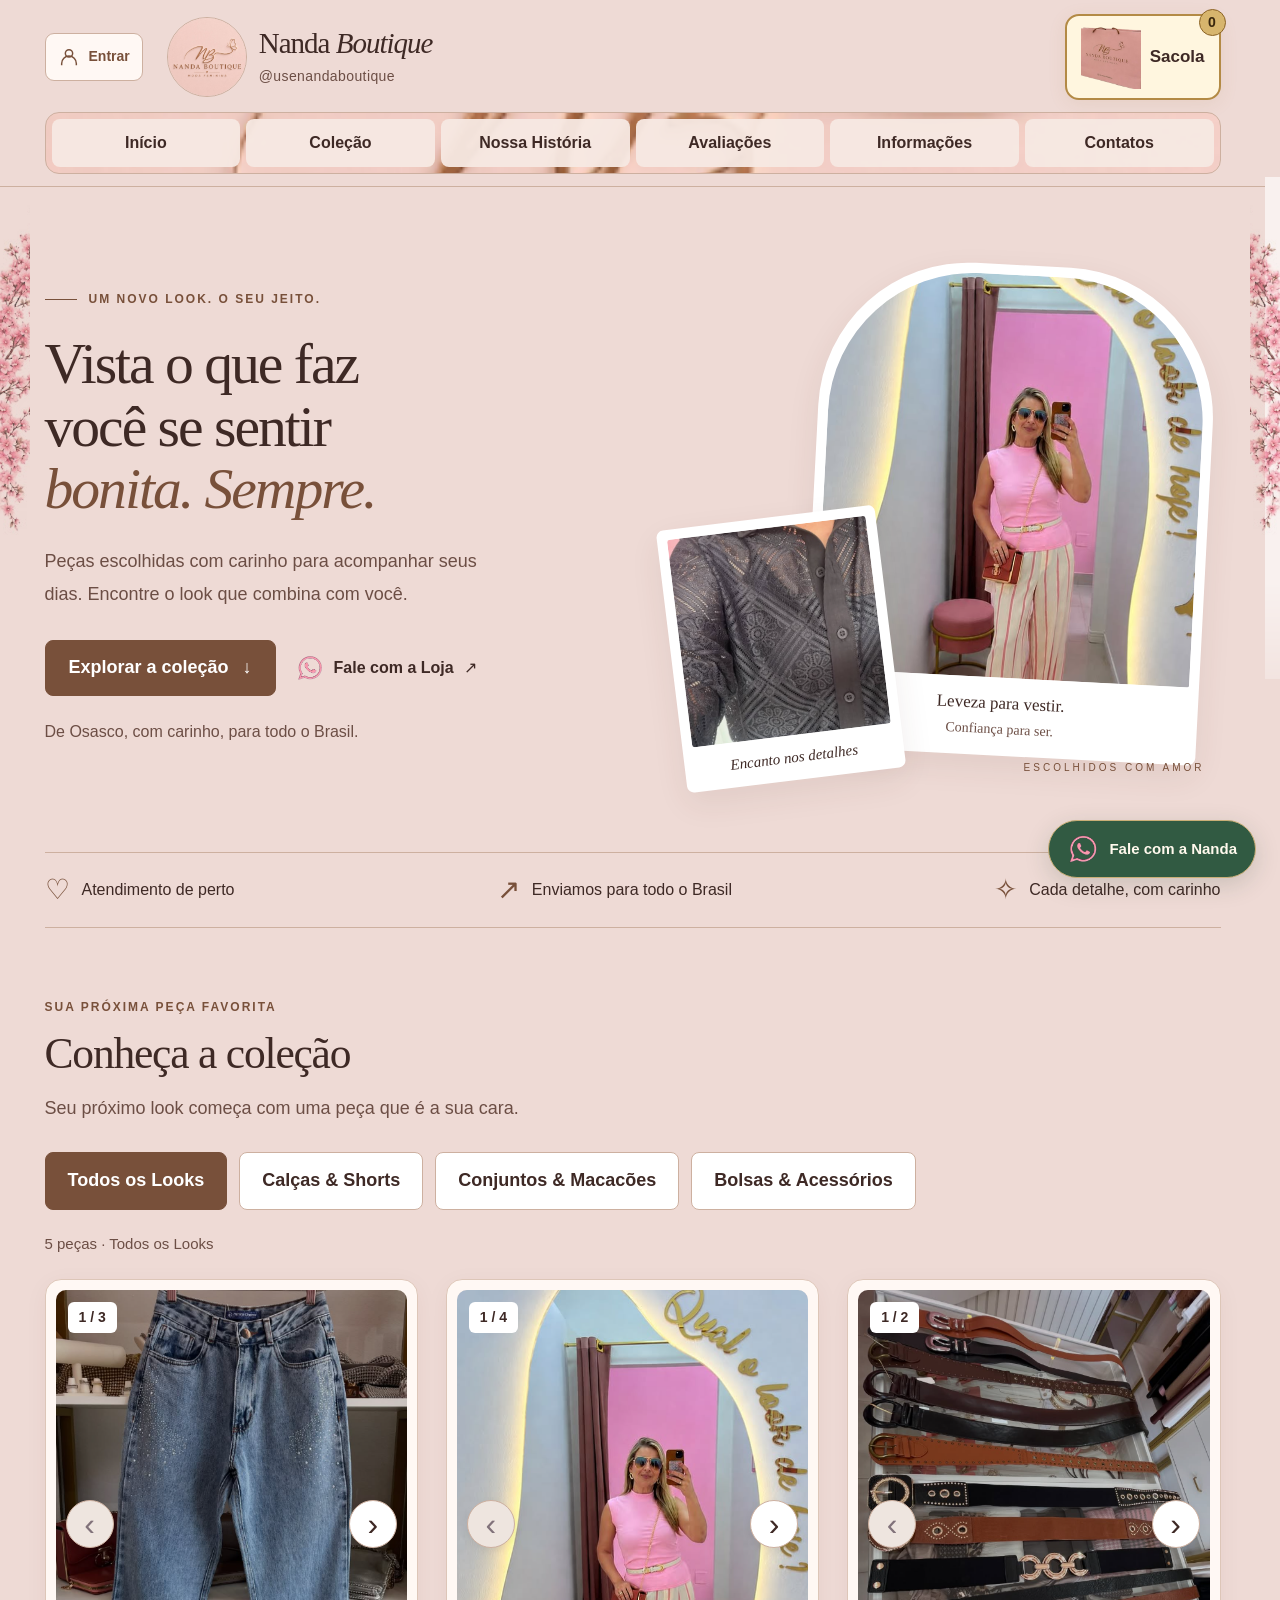
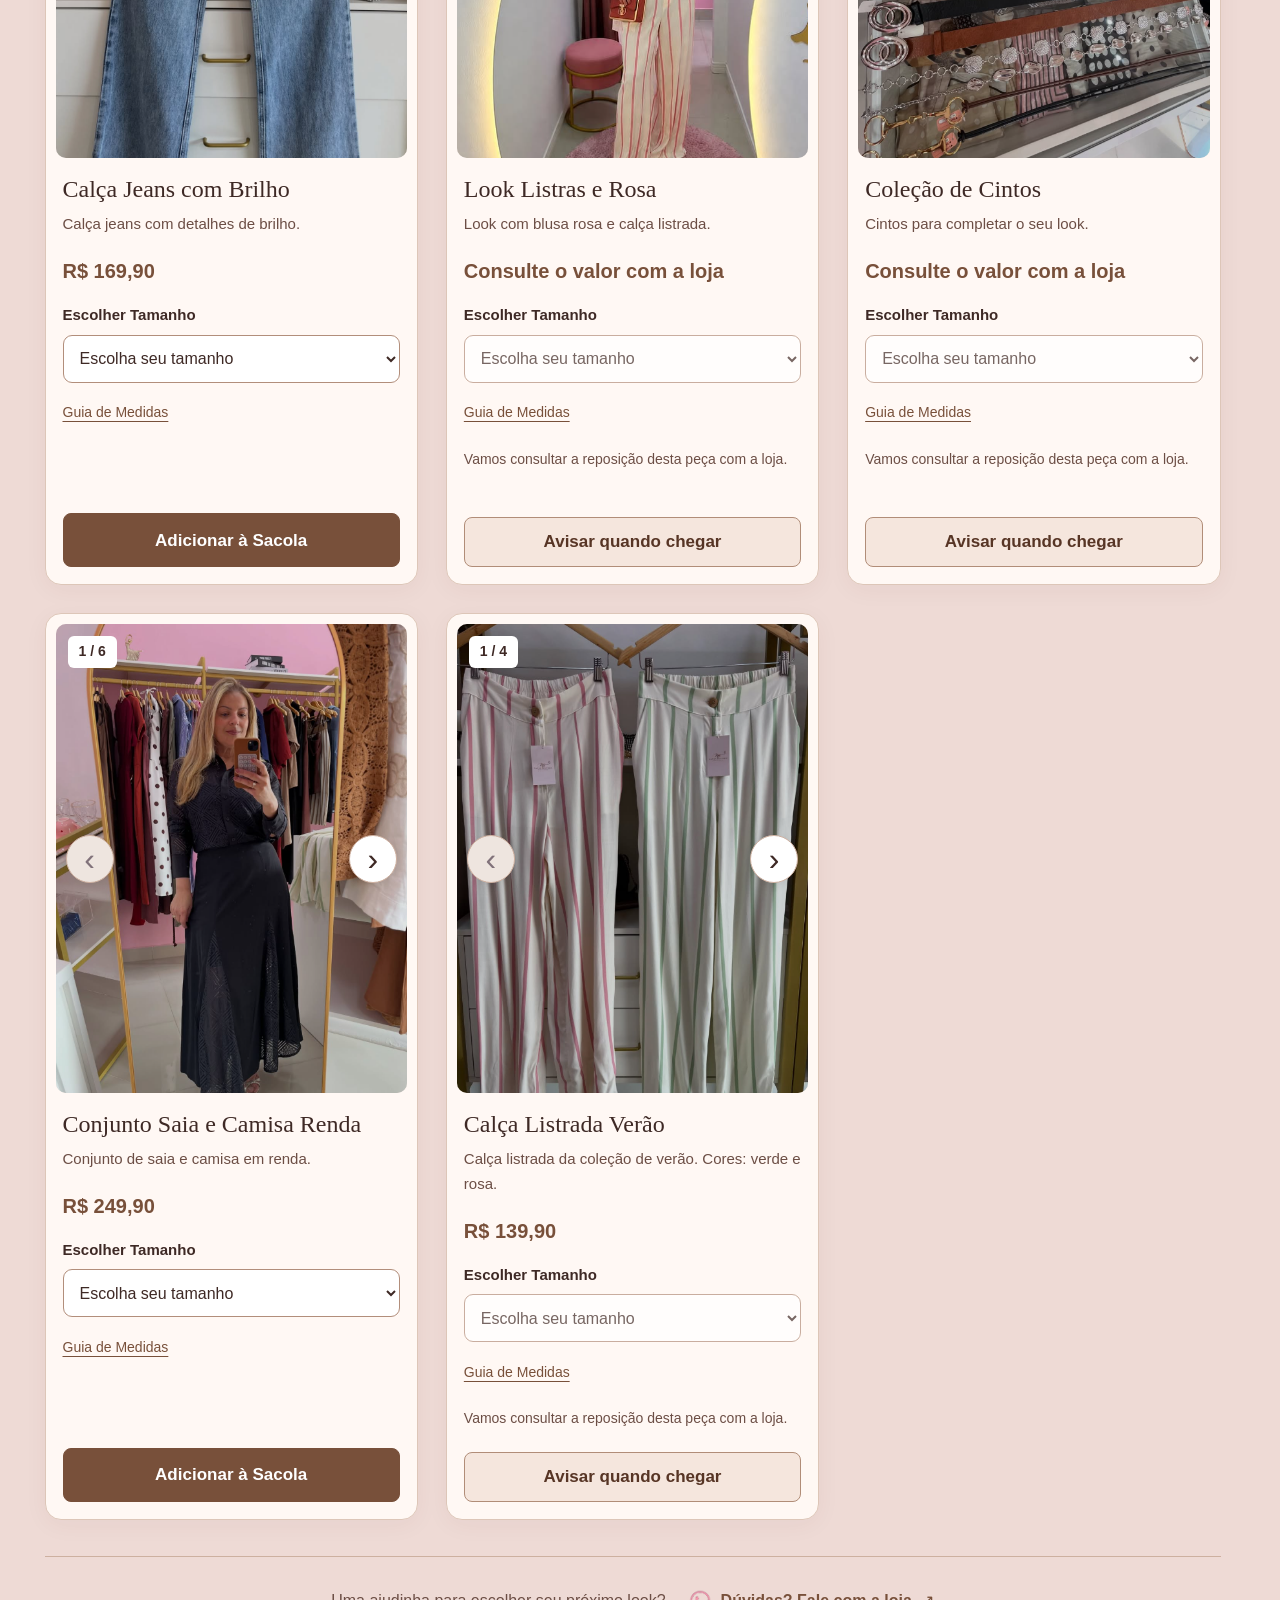
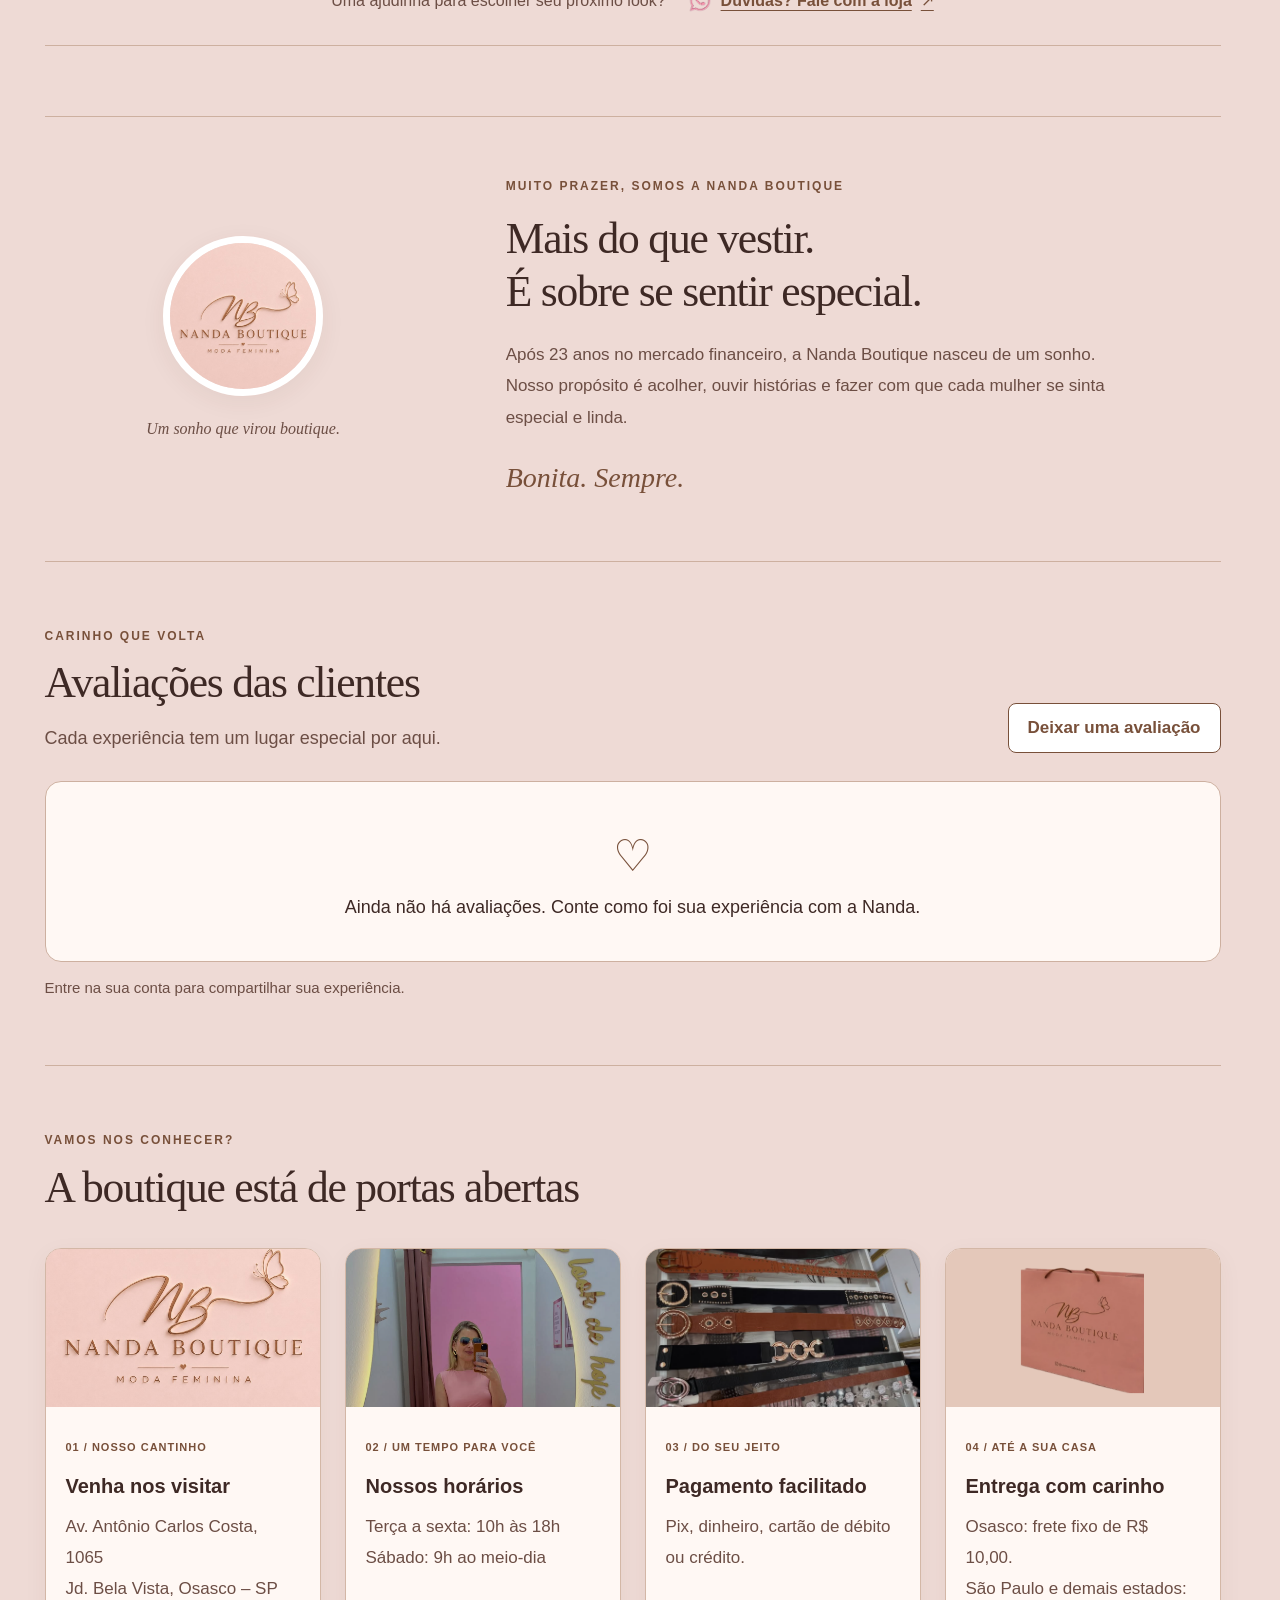
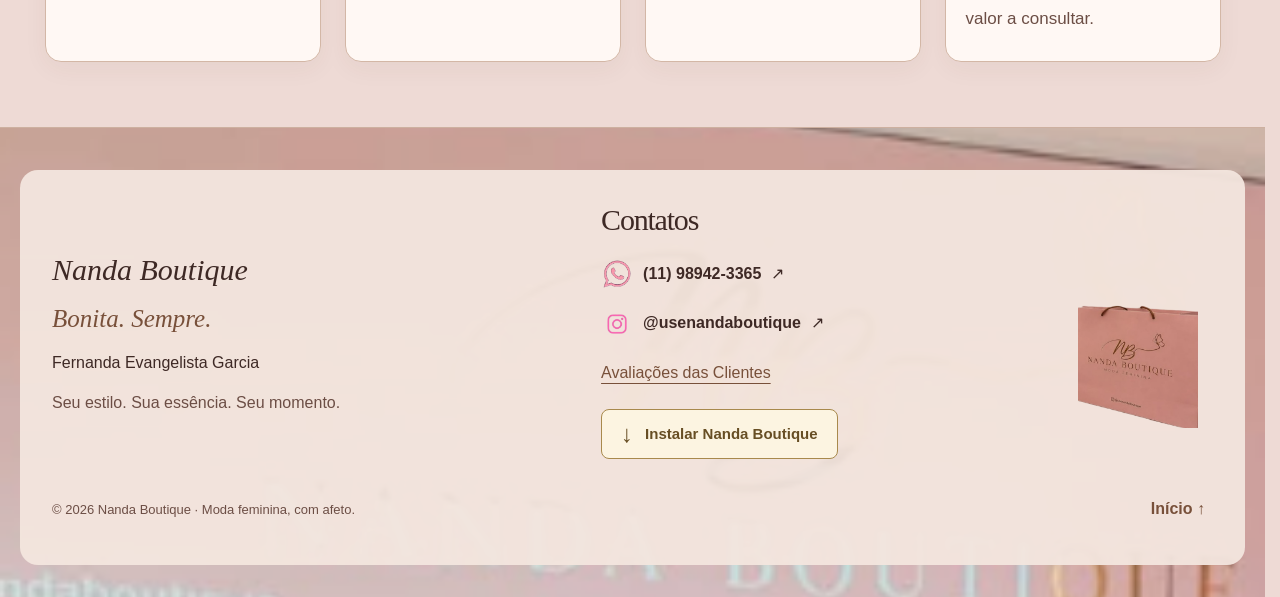
==== commit 1075a723: "Primeiro commit - UseNandaBoutique" ====
--- a/index.html
+++ b/index.html
@@ -6,11 +6,22 @@
   <meta name="theme-color" content="#eedad5">
   <meta name="description" content="Nanda Boutique: moda feminina escolhida com carinho. Explore a coleção, monte sua sacola e converse com a loja pelo WhatsApp.">
   <meta name="referrer" content="no-referrer">
-  <meta http-equiv="Content-Security-Policy" content="default-src 'self'; script-src 'self'; style-src 'self' 'unsafe-inline'; img-src 'self' https:; media-src 'self' https:; font-src 'self'; connect-src 'none'; object-src 'none'; base-uri 'none'; form-action 'none'">
+  <meta name="mobile-web-app-capable" content="yes">
+  <meta name="apple-mobile-web-app-capable" content="yes">
+  <meta name="apple-mobile-web-app-status-bar-style" content="default">
+  <meta name="apple-mobile-web-app-title" content="Nanda Boutique">
+  <meta http-equiv="Content-Security-Policy" content="default-src 'self'; script-src 'self'; style-src 'self' 'unsafe-inline'; img-src 'self' https: blob: data:; media-src 'self' https: blob:; font-src 'self'; connect-src 'self' https://*.supabase.co; worker-src 'self'; manifest-src 'self'; object-src 'none'; base-uri 'none'; form-action 'none'">
   <title>Nanda Boutique | Bonita. Sempre.</title>
   <link rel="icon" href="./img/logo-nanda.jpg">
+  <link rel="icon" type="image/png" sizes="192x192" href="./img/pwa-icon-192.png">
+  <link rel="icon" type="image/png" sizes="512x512" href="./img/pwa-icon-512.png">
+  <link rel="apple-touch-icon" href="./img/apple-touch-icon.png">
+  <link rel="manifest" href="./manifest.json">
   <link rel="stylesheet" href="./style.css">
+  <script src="./config.js" defer></script>
+  <script src="./auth.js" defer></script>
   <script src="./script.js" defer></script>
+  <script src="./pwa.js" defer></script>
 </head>
 <body>
   <div id="inicio" aria-hidden="true"></div>
@@ -31,15 +42,15 @@
 
   <header class="store-header">
     <div class="header-inner container">
-      <button class="account-toggle" id="accountToggle" type="button" aria-controls="loginModal" aria-haspopup="dialog"><svg width="22" height="22" viewBox="0 0 24 24" fill="none" stroke="currentColor" stroke-width="1.6" aria-hidden="true"><circle cx="12" cy="8" r="4"></circle><path d="M4 21v-2a8 8 0 0 1 16 0v2"></path></svg><span id="accountLabel">Entrar / Cadastrar</span></button>
+      <button class="account-toggle" id="accountToggle" type="button" aria-controls="loginModal" aria-haspopup="dialog"><svg width="22" height="22" viewBox="0 0 24 24" fill="none" stroke="currentColor" stroke-width="1.6" aria-hidden="true"><circle cx="12" cy="8" r="4"></circle><path d="M4 21v-2a8 8 0 0 1 16 0v2"></path></svg><span id="accountLabel">Entrar</span></button>
       <a class="brand" href="#inicio" aria-label="Nanda Boutique, início">
         <img class="brand-logo" src="./img/logo-nanda.jpg" alt="Logo oficial da Nanda Boutique" width="1080" height="1080">
-        <span class="brand-copy"><span class="brand-name">Nanda <span>Boutique</span></span><span class="brand-caption">@usenandaboutique</span></span>
+        <span class="brand-copy"><span class="brand-name" data-edit-key="storeName" data-edit-label="Nome da loja" data-edit-type="text">Nanda <span>Boutique</span></span><span class="brand-caption">@usenandaboutique</span></span>
       </a>
       <nav class="store-nav" aria-label="Navegação principal">
         <a href="#inicio">Início</a><a href="#colecao">Coleção</a><a href="#sobre">Nossa História</a><a href="#avaliacoes">Avaliações</a><a href="#informacoes">Informações</a><a href="#contatos">Contatos</a>
       </nav>
-      <button class="shopping-bag" id="shoppingBag" type="button" aria-label="Abrir sacola: 0 itens" aria-controls="checkoutModal" aria-haspopup="dialog">
+      <button class="shopping-bag bag-highlight" id="shoppingBag" type="button" aria-label="Abrir sacola: 0 itens" aria-controls="checkoutModal" aria-haspopup="dialog">
         <img src="./img/sacola-carrinho.png" alt="" width="60" height="66"><span class="bag-label">Sacola</span><span id="bagCount" class="bag-count">0</span>
       </button>
     </div>
@@ -66,7 +77,7 @@
     <div class="store-benefits" aria-label="Compre com tranquilidade"><p><span class="benefit-symbol" aria-hidden="true">♡</span> Atendimento de perto</p><p><span class="benefit-symbol" aria-hidden="true">↗</span> Enviamos para todo o Brasil</p><p><span class="benefit-symbol" aria-hidden="true">✧</span> Cada detalhe, com carinho</p></div>
     <p class="storage-notice" id="storageNotice" role="status" hidden>Não foi possível salvar neste navegador. As alterações ficam disponíveis apenas nesta aba enquanto ela estiver aberta.</p>
     <section class="catalog" id="colecao" aria-labelledby="catalogTitle" tabindex="-1">
-      <div class="section-heading"><div><p class="eyebrow">SUA PRÓXIMA PEÇA FAVORITA</p><h2 id="catalogTitle" data-edit-key="catalogTitle" data-edit-label="Título da coleção" data-edit-type="text">Conheça a coleção</h2><p>Seu próximo look começa com uma peça que é a sua cara.</p></div></div>
+      <div class="section-heading"><div><p class="eyebrow">SUA PRÓXIMA PEÇA FAVORITA</p><h2 id="catalogTitle" data-edit-key="catalogTitle" data-edit-label="Título da coleção" data-edit-type="text">Conheça a coleção</h2><p>Seu próximo look começa com uma peça que é a sua cara.</p></div><button class="primary-btn admin-add-product" id="adminAddProduct" type="button" aria-controls="adminModal" aria-haspopup="dialog" hidden><span aria-hidden="true">＋</span>Adicionar Novo Produto</button></div>
       <nav class="category-nav" aria-label="Filtrar produtos por categoria">
         <button class="category-btn" type="button" data-category="Todos os Looks" aria-pressed="true" aria-controls="productsGrid">Todos os Looks</button>
         <button class="category-btn" type="button" data-category="Calças &amp; Shorts" aria-pressed="false" aria-controls="productsGrid">Calças &amp; Shorts</button>
@@ -85,10 +96,10 @@
     </section>
     <section class="reviews-section" id="avaliacoes" aria-labelledby="reviewsTitle">
       <div class="section-heading"><div><p class="eyebrow">CARINHO QUE VOLTA</p><h2 id="reviewsTitle">Avaliações das clientes</h2><p>Cada experiência tem um lugar especial por aqui.</p></div><button class="secondary-btn" id="writeReview" type="button" aria-controls="reviewModal" aria-haspopup="dialog">Deixar uma avaliação</button></div>
-      <div class="reviews-empty" id="reviewsEmpty"><span aria-hidden="true">♡</span><p>Ainda não há avaliações neste navegador. Conte como foi sua experiência com a Nanda.</p></div>
+      <div class="reviews-empty" id="reviewsEmpty"><span aria-hidden="true">♡</span><p>Ainda não há avaliações. Conte como foi sua experiência com a Nanda.</p></div>
       <div class="review-track" id="reviewTrack" role="region" aria-label="Avaliações das clientes" tabindex="0" hidden></div>
       <div class="review-navigation" id="reviewNavigation" hidden><button class="icon-btn" id="reviewPrevious" type="button" aria-label="Avaliação anterior">‹</button><p id="reviewPosition" role="status" aria-live="polite"></p><button class="icon-btn" id="reviewNext" type="button" aria-label="Próxima avaliação">›</button></div>
-      <p class="section-note">As avaliações desta versão ficam salvas neste navegador.</p>
+      <p class="section-note">Entre na sua conta para compartilhar sua experiência.</p>
     </section>
     <section class="store-info" id="informacoes" aria-labelledby="infoTitle">
       <div class="section-heading"><div><p class="eyebrow">VAMOS NOS CONHECER?</p><h2 id="infoTitle" data-edit-key="infoTitle" data-edit-label="Título das informações" data-edit-type="text">A boutique está de portas abertas</h2></div></div>
@@ -102,12 +113,13 @@
   </main>
   <footer class="footer" id="contatos" aria-labelledby="contactTitle">
     <div class="footer-inner container">
-      <div class="footer-identity"><p class="footer-brand">Nanda Boutique</p><p class="footer-motto">Bonita. Sempre.</p><p>Fernanda Evangelista Garcia</p><p class="section-note">Seu estilo. Sua essência. Seu momento.</p></div>
+      <div class="footer-identity"><p class="footer-brand" data-edit-key="footerName" data-edit-label="Nome da loja no rodapé" data-edit-type="text">Nanda Boutique</p><p class="footer-motto">Bonita. Sempre.</p><p>Fernanda Evangelista Garcia</p><p class="section-note">Seu estilo. Sua essência. Seu momento.</p></div>
       <div class="footer-socials">
         <h2 id="contactTitle" data-edit-key="contactTitle" data-edit-label="Título dos contatos" data-edit-type="text">Contatos</h2>
         <div class="contact-line"><a class="social-link" href="https://wa.me/5511989423365" target="_blank" rel="noopener noreferrer" aria-label="WhatsApp da Nanda Boutique"><img src="./img/icon-whatsapp.png" alt="" width="32" height="32"><span id="contactPhoneText" data-edit-key="contactPhone" data-edit-label="WhatsApp da loja" data-edit-type="phone">(11) 98942-3365</span><span aria-hidden="true">↗</span></a></div>
         <div class="contact-line"><a class="social-link" href="https://www.instagram.com/usenandaboutique" target="_blank" rel="noopener noreferrer"><img src="./img/icon-instagram.png" alt="" width="32" height="32"><span id="contactInstagramText" data-edit-key="contactInstagram" data-edit-label="Instagram da loja" data-edit-type="instagram">@usenandaboutique</span><span aria-hidden="true">↗</span></a></div>
         <a class="footer-link" href="#avaliacoes">Avaliações das Clientes</a>
+        <button class="install-app-btn secondary-btn" id="installApp" type="button" aria-controls="installModal" aria-haspopup="dialog"><span aria-hidden="true">↓</span>Instalar Nanda Boutique</button>
       </div>
       <div class="footer-bag-scene" aria-hidden="true"><span>👗</span><span>👠</span><span>🌸</span><img src="./img/sacola-carrinho.png" alt="" width="120" height="132" loading="lazy"></div>
       <p class="footer-note">© <span id="year">2026</span> Nanda Boutique · Moda feminina, com afeto.</p><a class="back-top" href="#inicio">Início ↑</a>
@@ -115,27 +127,31 @@
   </footer>
 
   <dialog class="boutique-modal login-modal" id="loginModal" aria-labelledby="loginTitle">
-    <div class="modal-layout"><header class="modal-header"><div><p class="eyebrow">O SEU CANTINHO</p><h2 id="loginTitle">Bem-vinda à Nanda</h2></div><button class="icon-btn" type="button" data-close="loginModal" aria-label="Fechar conta">×</button></header>
-      <p class="account-intro">Seu estilo, suas escolhas e um atendimento cheio de carinho.</p>
+    <div class="modal-layout"><header class="modal-header"><div><p class="eyebrow">O SEU CANTINHO</p><h2 id="loginTitle" data-edit-key="loginWelcomeTitle" data-edit-label="Título de boas-vindas da conta" data-edit-type="text">Bem-vinda à Nanda</h2></div><button class="icon-btn" type="button" data-close="loginModal" aria-label="Fechar conta">×</button></header>
+      <div class="auth-illustration" aria-hidden="true"><img class="auth-cherry auth-cherry-left" src="./img/cerejeira-direita.png" alt="" width="283" height="512"><img class="auth-logo" src="./img/logo-nanda.jpg" alt="" width="1080" height="1080"><img class="auth-bag" src="./img/sacola-carrinho.png" alt="" width="120" height="132"><span class="auth-butterfly"><img src="./img/logo-borboleta.png" alt="" width="833" height="432"></span><img class="auth-cherry auth-cherry-right" src="./img/cerejeira-direita.png" alt="" width="283" height="512"></div>
+      <p class="account-intro" data-edit-key="loginWelcomeText" data-edit-label="Mensagem de boas-vindas da conta" data-edit-type="text">Seu estilo, suas escolhas e um atendimento cheio de carinho.</p>
+      <p id="authSetupNotice" class="account-note" role="status" hidden>O acesso às contas estará disponível em breve. Você pode explorar a coleção sem cadastro.</p>
       <div id="accountSession" class="account-session" hidden><p id="accountSessionLabel"></p><div class="form-actions"><button class="primary-btn" id="accountAdmin" type="button" hidden>✎ Painel da Nanda</button><button class="secondary-btn" id="accountLogout" type="button">Sair da conta</button></div></div>
       <div id="accountForms">
         <div class="auth-tabs" role="tablist" aria-label="Acesso à conta"><button type="button" role="tab" id="loginTab" data-auth-tab="login" aria-selected="true" aria-controls="loginPanel">Entrar</button><button type="button" role="tab" id="registerTab" data-auth-tab="register" aria-selected="false" aria-controls="registerPanel" tabindex="-1">Criar Conta</button></div>
-        <div id="loginPanel" role="tabpanel" aria-labelledby="loginTab"><form id="loginForm" class="stack-form"><label for="adminUsername">Usuário ou e-mail</label><input id="adminUsername" autocomplete="username" autocapitalize="none" spellcheck="false" required maxlength="254" autofocus><label for="adminPassword">Senha</label><input id="adminPassword" type="password" autocomplete="current-password" required maxlength="128"><p class="form-error" id="loginError" role="alert" hidden></p><button class="primary-btn" id="loginSubmit" type="submit">Entrar</button></form></div>
-        <div id="registerPanel" role="tabpanel" aria-labelledby="registerTab" hidden><form id="registerForm" class="stack-form"><label for="registerName">Nome</label><input id="registerName" autocomplete="name" required minlength="2" maxlength="100"><label for="registerEmail">E-mail</label><input id="registerEmail" type="email" autocomplete="email" autocapitalize="none" spellcheck="false" required maxlength="254"><label for="registerCPF">CPF</label><input id="registerCPF" inputmode="numeric" autocomplete="off" required maxlength="14" placeholder="000.000.000-00"><label for="registerPassword">Senha</label><input id="registerPassword" type="password" autocomplete="new-password" required minlength="8" maxlength="128" aria-describedby="registerPasswordHint"><p id="registerPasswordHint" class="field-hint">Use pelo menos 8 caracteres.</p><p id="registerError" class="form-error" role="alert" hidden></p><button class="primary-btn" type="submit">Criar minha conta</button></form></div>
+        <div id="loginPanel" role="tabpanel" aria-labelledby="loginTab"><form id="loginForm" class="stack-form"><label for="adminUsername">E-mail</label><input id="adminUsername" type="email" autocomplete="username" autocapitalize="none" spellcheck="false" required maxlength="254" placeholder="voce@exemplo.com" autofocus><label for="adminPassword">Senha</label><input id="adminPassword" type="password" autocomplete="current-password" required maxlength="128"><button class="text-button forgot-password" id="forgotPassword" type="button" aria-controls="resetModal" aria-haspopup="dialog">Esqueci minha senha</button><p class="form-error" id="loginError" role="alert" hidden></p><button class="primary-btn" id="loginSubmit" type="submit">Entrar</button></form></div>
+        <div id="registerPanel" role="tabpanel" aria-labelledby="registerTab" hidden><form id="registerForm" class="stack-form"><label for="registerName">Nome</label><input id="registerName" autocomplete="name" required minlength="2" maxlength="100"><label for="registerEmail">E-mail</label><input id="registerEmail" type="email" autocomplete="email" autocapitalize="none" spellcheck="false" required maxlength="254"><label for="registerCPF">CPF</label><input id="registerCPF" inputmode="numeric" autocomplete="off" required maxlength="14" placeholder="000.000.000-00"><label for="registerPassword">Senha</label><input id="registerPassword" type="password" autocomplete="new-password" required minlength="8" maxlength="128" aria-describedby="registerPasswordHint"><p id="registerPasswordHint" class="field-hint">Use pelo menos 8 caracteres.</p><label for="registerConfirmPassword">Confirmar senha</label><input id="registerConfirmPassword" type="password" autocomplete="new-password" required minlength="8" maxlength="128" aria-describedby="registerConfirmPasswordHint"><p id="registerConfirmPasswordHint" class="field-hint">Digite a mesma senha mais uma vez.</p><p id="registerError" class="form-error" role="alert" hidden></p><button class="primary-btn" type="submit">Criar minha conta</button></form></div>
       </div>
       <button class="anonymous-continue text-button" id="anonymousContinue" type="button">Continuar sem cadastro (Anônimo)</button>
-      <p class="field-hint account-note">Cadastro em demonstração local, sem autenticação em servidor. Use dados de teste.</p>
+      <p class="field-hint account-note">Visitantes anônimos não acumulam pontos para brindes e não podem avaliar produtos.</p>
     </div>
   </dialog>
 
   <dialog class="boutique-modal admin-modal" id="adminModal" aria-labelledby="adminTitle">
     <div class="modal-layout"><header class="modal-header"><div><p class="eyebrow">CADA DETALHE, DO SEU JEITO</p><h2 id="adminTitle">Painel da Nanda</h2></div><button class="icon-btn" type="button" data-close="adminModal" aria-label="Fechar painel da Nanda" autofocus>×</button></header>
-      <p class="local-note">As mudanças ficam salvas somente neste navegador. Elas não atualizam a coleção em outros aparelhos.</p>
-      <p class="form-status" id="adminStatus" role="status" aria-live="polite"></p>
+      <p class="local-note" id="adminStorageNote">Alterações salvas neste dispositivo. A integração com a nuvem será configurada depois.</p>
+      <button class="primary-btn admin-add-product" id="addNewProduct" type="button"><span aria-hidden="true">＋</span>Adicionar Novo Produto</button>
+      <p class="form-status success-status" id="adminStatus" role="status" aria-live="polite"></p>
       <section class="admin-section" aria-labelledby="productFormTitle"><h3 id="productFormTitle">Adicionar novo produto</h3>
         <form id="productForm" class="form-grid"><input id="editingProductId" type="hidden">
           <div class="field full-width"><label for="productName">Nome da peça</label><input id="productName" required maxlength="100"></div>
-          <div class="field full-width"><label for="productMedia">URL da foto ou vídeo</label><textarea id="productMedia" rows="3" required maxlength="16000" aria-describedby="mediaHint" placeholder="./img/nome-da-foto.jpg"></textarea><p class="field-hint" id="mediaHint">Até 8 mídias, uma por linha. Use ./img/arquivo.jpg ou um link HTTPS direto de imagem ou vídeo MP4/WebM.</p></div>
+          <div class="field full-width upload-field"><label for="productUpload">Enviar fotos do seu aparelho</label><input id="productUpload" type="file" accept="image/jpeg,image/png,image/webp" multiple aria-describedby="productUploadHint"><p class="field-hint" id="productUploadHint">Escolha até 8 fotos JPG, PNG ou WebP. Você também pode usar os links abaixo.</p><div class="upload-preview" id="productUploadPreview" aria-label="Prévia das fotos selecionadas"></div><p class="field-hint" id="uploadStatus" role="status" aria-live="polite"></p></div>
+          <div class="field full-width"><label for="productMedia">URL da foto ou vídeo</label><textarea id="productMedia" rows="3" maxlength="16000" aria-describedby="mediaHint" placeholder="./img/nome-da-foto.jpg"></textarea><p class="field-hint" id="mediaHint">Até 8 mídias, uma por linha. Use uma foto enviada acima ou um link HTTPS direto de imagem ou vídeo MP4/WebM.</p></div>
           <div class="field"><label for="productMediaType">Tipo de mídia</label><select id="productMediaType" aria-describedby="mediaTypeHint"><option value="auto">Identificar pelo arquivo</option><option value="image">Foto</option><option value="video">Vídeo</option></select><p class="field-hint" id="mediaTypeHint">Para links sem extensão, escolha Foto ou Vídeo. Vídeos têm controles e começam somente ao tocar.</p></div>
           <div class="field full-width"><label for="productDescription">Descrição da peça</label><textarea id="productDescription" rows="3" maxlength="800" aria-describedby="descriptionHint"></textarea><p class="field-hint" id="descriptionHint">Conte os detalhes de tecido, caimento e acabamento que aparecem no card.</p></div>
           <div class="field"><label for="productCategory">Categoria</label><select id="productCategory"><option>Conjuntos &amp; Macacões</option><option>Calças &amp; Shorts</option><option>Bolsas &amp; Acessórios</option></select></div>
@@ -143,24 +159,26 @@
           <div class="field"><label for="productUnavailableSizes">Tamanhos indisponíveis</label><input id="productUnavailableSizes" maxlength="100" placeholder="Ex.: P, G" aria-describedby="unavailableSizesHint"><p class="field-hint" id="unavailableSizesHint">Separe por vírgula somente os tamanhos que estão sem estoque.</p></div>
           <div class="field"><label for="productPrice">Preço (R$)</label><input id="productPrice" inputmode="decimal" maxlength="12" placeholder="Ex.: 169,90" aria-describedby="priceHint"><p class="field-hint" id="priceHint">O preço aparece no card. Deixe vazio para informar “Consulte o valor”.</p></div>
           <label class="checkbox-field"><input id="productSoldOut" type="checkbox"> Marcar como esgotado</label>
+          <label class="checkbox-field"><input id="productLowStock" type="checkbox"> Poucas unidades</label>
           <p class="form-error full-width" id="productError" role="alert" hidden></p><div class="form-actions full-width"><button class="primary-btn" id="saveProduct" type="submit">Adicionar produto</button><button class="secondary-btn" id="cancelProductEdit" type="button" hidden>Cancelar edição</button></div>
         </form>
       </section>
       <section class="admin-section" aria-labelledby="manageTitle"><h3 id="manageTitle">Gerenciar coleção</h3><ul class="admin-products" id="adminProducts"></ul><div class="delete-prompt" id="deletePrompt" hidden><p id="deletePromptText"></p><div class="form-actions"><button class="primary-btn" id="confirmDelete" type="button">Excluir produto</button><button class="secondary-btn" id="cancelDelete" type="button">Manter produto</button></div></div></section>
       <section class="admin-section" aria-labelledby="storyFormTitle"><h3 id="storyFormTitle">Nossa história</h3><form id="storyForm" class="stack-form"><label for="adminStory">Texto da história</label><textarea id="adminStory" rows="6" required maxlength="4000"></textarea><button class="secondary-btn" type="submit">Salvar história</button></form></section>
+      <section class="admin-section" aria-labelledby="welcomeMessageTitle"><h3 id="welcomeMessageTitle">Mensagem de boas-vindas</h3><p class="field-hint">Dê seu toque à mensagem que recebe as novas clientes depois do cadastro.</p><button class="secondary-btn" id="editWelcomeMessage" type="button" aria-controls="signupSuccessModal" aria-haspopup="dialog">✎ Editar mensagem de boas-vindas</button></section>
       <button class="text-button" id="adminLogout" type="button">Sair do modo administrador</button>
     </div>
   </dialog>
 
   <dialog class="boutique-modal" id="contentEditorModal" aria-labelledby="contentEditorTitle">
     <div class="modal-layout"><header class="modal-header"><div><p class="eyebrow">O TOQUE DA NANDA</p><h2 id="contentEditorTitle">Editar conteúdo</h2></div><button class="icon-btn" type="button" data-close="contentEditorModal" aria-label="Fechar edição">×</button></header>
-      <form id="contentEditorForm" class="stack-form"><label id="contentEditorLabel" for="contentEditorValue">Conteúdo</label><textarea id="contentEditorValue" rows="5" required maxlength="4000"></textarea><p id="contentEditorError" class="form-error" role="alert" hidden></p><button class="primary-btn" type="submit">Salvar alterações</button></form>
+      <form id="contentEditorForm" class="stack-form"><label id="contentEditorLabel" for="contentEditorValue">Conteúdo</label><textarea id="contentEditorValue" rows="5" required maxlength="4000"></textarea><div class="field upload-field" id="contentImageUploadField" hidden><label for="contentImageUpload">Ou envie uma nova foto</label><input id="contentImageUpload" type="file" accept="image/jpeg,image/png,image/webp" aria-describedby="contentImageUploadHint"><p id="contentImageUploadHint" class="field-hint">Escolha uma imagem JPG, PNG ou WebP do seu aparelho.</p></div><p id="contentEditorError" class="form-error" role="alert" hidden></p><button class="primary-btn" type="submit">Salvar alterações</button></form>
     </div>
   </dialog>
 
   <dialog class="boutique-modal" id="reviewModal" aria-labelledby="reviewTitle">
     <div class="modal-layout"><header class="modal-header"><div><p class="eyebrow">VAMOS GUARDAR ESSE CARINHO?</p><h2 id="reviewTitle">Sua experiência</h2></div><button class="icon-btn" type="button" data-close="reviewModal" aria-label="Fechar avaliação">×</button></header>
-      <form id="reviewForm" class="stack-form"><label for="reviewEmail">Seu e-mail</label><input id="reviewEmail" type="email" autocomplete="email" required maxlength="254" aria-describedby="reviewEmailHint"><p class="field-hint" id="reviewEmailHint">Uma avaliação por e-mail. Só as estrelas e o comentário ficam visíveis.</p><label for="reviewCPF">CPF</label><input id="reviewCPF" inputmode="numeric" autocomplete="off" required maxlength="14" placeholder="000.000.000-00" aria-describedby="reviewCPFHint"><p class="field-hint" id="reviewCPFHint">Campo reservado à futura validação de clientes. Nesta demonstração local, use dados de teste.</p>
+      <form id="reviewForm" class="stack-form"><label for="reviewEmail">E-mail da sua conta</label><input id="reviewEmail" type="email" autocomplete="email" required readonly maxlength="254" aria-describedby="reviewEmailHint"><p class="field-hint" id="reviewEmailHint">Seu nome, as estrelas e o comentário aparecem na avaliação. Seu e-mail permanece privado.</p><label for="reviewCPF">CPF</label><input id="reviewCPF" inputmode="numeric" autocomplete="off" required maxlength="14" placeholder="000.000.000-00" aria-describedby="reviewCPFHint"><p class="field-hint" id="reviewCPFHint">Seu CPF não aparece na avaliação.</p>
         <fieldset class="rating-field"><legend>Como foi sua experiência?</legend><div class="rating-options"><label><input type="radio" name="rating" value="1" required><span>1 ★</span></label><label><input type="radio" name="rating" value="2"><span>2 ★</span></label><label><input type="radio" name="rating" value="3"><span>3 ★</span></label><label><input type="radio" name="rating" value="4"><span>4 ★</span></label><label><input type="radio" name="rating" value="5"><span>5 ★</span></label></div></fieldset>
         <label for="reviewComment">Seu comentário de carinho</label><textarea id="reviewComment" rows="4" required minlength="3" maxlength="600" placeholder="Conte o que mais gostou na sua experiência."></textarea><p class="form-error" id="reviewError" role="alert" hidden></p><button class="primary-btn" type="submit">Salvar minha avaliação</button>
       </form>
@@ -177,6 +195,29 @@
       </footer>
     </div>
   </dialog>
+  <dialog class="boutique-modal" id="resetModal" aria-labelledby="resetTitle">
+    <div class="modal-layout"><header class="modal-header"><div><p class="eyebrow">VAMOS TE AJUDAR</p><h2 id="resetTitle">Recuperar minha senha</h2></div><button class="icon-btn" type="button" data-close="resetModal" aria-label="Fechar recuperação de senha">×</button></header><p class="field-hint" id="resetHint">Informe o e-mail da sua conta para consultar as opções de recuperação.</p><form id="resetForm" class="stack-form"><label for="resetEmail">Seu e-mail</label><input id="resetEmail" type="email" autocomplete="email" autocapitalize="none" spellcheck="false" required maxlength="254"><p class="form-error" id="resetError" role="alert" hidden></p><p class="success-status" id="resetStatus" role="status" aria-live="polite" hidden></p><button class="primary-btn" id="resetSubmit" type="submit">Continuar</button></form></div>
+  </dialog>
+
+  <dialog class="boutique-modal" id="updatePasswordModal" aria-labelledby="updatePasswordTitle">
+    <div class="modal-layout"><header class="modal-header"><div><p class="eyebrow">SEU NOVO ACESSO</p><h2 id="updatePasswordTitle">Criar nova senha</h2></div><button class="icon-btn" type="button" data-close="updatePasswordModal" aria-label="Fechar nova senha">×</button></header><form id="updatePasswordForm" class="stack-form"><label for="newPassword">Nova senha</label><input id="newPassword" type="password" autocomplete="new-password" required minlength="8" maxlength="128" aria-describedby="newPasswordHint"><p class="field-hint" id="newPasswordHint">Use pelo menos 8 caracteres.</p><label for="confirmNewPassword">Confirmar nova senha</label><input id="confirmNewPassword" type="password" autocomplete="new-password" required minlength="8" maxlength="128"><p class="form-error" id="updatePasswordError" role="alert" hidden></p><p class="success-status" id="updatePasswordStatus" role="status" aria-live="polite" hidden></p><button class="primary-btn" type="submit">Salvar nova senha</button></form></div>
+  </dialog>
+
+  <dialog class="boutique-modal signup-success-modal" id="signupSuccessModal" aria-labelledby="signupSuccessTitle">
+    <div class="modal-layout"><header class="modal-header"><h2 id="signupSuccessTitle">Um novo começo</h2><button class="icon-btn" type="button" data-close="signupSuccessModal" aria-label="Fechar boas-vindas">×</button></header><img class="signup-success-logo" src="./img/logo-nanda.jpg" alt="Nanda Boutique" width="1080" height="1080"><p id="signupSuccessText" class="signup-success-text" data-edit-key="signupWelcome" data-edit-label="Mensagem após criar conta" data-edit-type="text">Seja bem-vinda à Nanda Boutique. Bonita sempre! Sua jornada de elegância começa aqui.</p><button class="primary-btn" type="button" data-close="signupSuccessModal">Explorar a coleção <span aria-hidden="true">↗</span></button></div>
+  </dialog>
+
+  <dialog class="boutique-modal size-guide-modal" id="sizeGuideModal" aria-labelledby="sizeGuideTitle">
+    <div class="modal-layout"><header class="modal-header"><div><p class="eyebrow">O CAIMENTO QUE VOCÊ AMA</p><h2 id="sizeGuideTitle">Guia de tamanhos</h2></div><button class="icon-btn" type="button" data-close="sizeGuideModal" aria-label="Fechar guia de tamanhos">×</button></header><p class="field-hint" id="sizeGuideHint">Referência ilustrativa de medidas do corpo em centímetros. A modelagem varia entre as peças; confirme as medidas com a loja antes de escolher.</p><table class="size-guide-table" aria-describedby="sizeGuideHint"><caption>Medidas aproximadas · moda feminina</caption><thead><tr><th scope="col">Tam.</th><th scope="col">Brasil</th><th scope="col">Busto</th><th scope="col">Cintura</th><th scope="col">Quadril</th></tr></thead><tbody><tr><th scope="row">P</th><td>36–38</td><td>82–88</td><td>64–70</td><td>90–96</td></tr><tr><th scope="row">M</th><td>40</td><td>89–94</td><td>71–76</td><td>97–102</td></tr><tr><th scope="row">G</th><td>42–44</td><td>95–104</td><td>77–86</td><td>103–112</td></tr><tr><th scope="row">GG</th><td>46</td><td>105–112</td><td>87–94</td><td>113–120</td></tr></tbody></table><p class="size-guide-tip">Use uma fita métrica sem apertar: busto na parte mais cheia, cintura na parte mais estreita e quadril na parte mais larga.</p><a class="secondary-btn" href="https://wa.me/5511989423365" target="_blank" rel="noopener noreferrer">Tirar uma dúvida com a loja <span aria-hidden="true">↗</span></a></div>
+  </dialog>
+
+  <dialog class="boutique-modal" id="installModal" aria-labelledby="installTitle">
+    <div class="modal-layout"><header class="modal-header"><div><p class="eyebrow">PERTINHO DE VOCÊ</p><h2 id="installTitle">Nanda na sua tela inicial</h2></div><button class="icon-btn" type="button" data-close="installModal" aria-label="Fechar instruções de instalação">×</button></header><p class="field-hint">Tenha a boutique a um toque, direto da tela inicial do seu aparelho.</p><div class="install-instructions"><section><h3>iPhone ou iPad</h3><p>Abra no Safari, toque em <strong>Compartilhar</strong> e escolha <strong>Adicionar à Tela de Início</strong>.</p></section><section><h3>Android</h3><p>Abra o menu do Chrome <strong>⋮</strong> e escolha <strong>Instalar aplicativo</strong> ou <strong>Adicionar à tela inicial</strong>, quando disponível.</p></section></div><p class="success-status" id="installAppStatus" role="status" aria-live="polite"></p><button class="primary-btn" type="button" data-close="installModal">Entendi</button></div>
+  </dialog>
+
+  <a class="floating-whatsapp" id="floatingWhatsApp" href="https://wa.me/5511989423365" target="_blank" rel="noopener noreferrer" aria-label="Fale com a Nanda no WhatsApp (abre em nova aba)"><img src="./img/icon-whatsapp.png" alt="" width="32" height="32"><span>Fale com a Nanda</span></a>
+  <p class="offline-notice" id="offlineNotice" role="status" aria-live="polite" hidden>Você está sem conexão. Continue explorando as peças já carregadas; o atendimento e a conta voltam quando a internet retornar.</p>
+  <p class="save-notice" id="saveNotice" role="status" aria-live="polite" aria-atomic="true" hidden></p>
   <div class="toast" id="toast" role="status" aria-live="polite" aria-atomic="true"></div>
 </body>
 </html>
--- a/style.css
+++ b/style.css
@@ -653,3 +653,139 @@
   .account-toggle, .edit-pencil, .auth-tabs button, .restock-btn { border: 1px solid ButtonText; }
   .auth-tabs button[aria-selected="true"] { outline: 2px solid Highlight; outline-offset: -4px; }
 }
+
+/* Detalhes dourados, edição acessível e sacola em destaque. */
+:root { --gold: #d7b56d; --gold-deep: #886320; --success: #315943; }
+.header-inner > .editable-field { grid-column: 2; grid-row: 1; justify-self: start; min-width: 0; }
+.header-inner > .editable-field > .brand { width: fit-content; max-width: 100%; }
+.editing-mode .editable-field:not(.editable-image) { padding-inline-end: 58px; }
+.edit-pencil, .admin-toggle { width: 48px; height: 48px; min-width: 48px; min-height: 48px; border: 2px solid #927035; background: #e4c880; color: #382713; box-shadow: 0 4px 14px #78503a24; font-size: 32px; }
+.edit-pencil:hover, .admin-toggle:hover { background: #efd995; border-color: #73521d; }
+.editing-mode .product-card .sold-out-badge { top: 78px; }
+.bag-highlight { border: 2px solid #b38a45; background: #fff6df; box-shadow: 0 4px 18px #af844d1c; }
+.bag-highlight:hover { border-color: #8a6225; background: #fffbef; }
+.bag-count { min-width: 27px; height: 27px; border: 1px solid #8a6225; background: var(--gold); color: #39270e; font-weight: 800; }
+.bag-bounce { animation: bag-celebrate .65s ease-out; }
+@keyframes bag-celebrate { 0%,100% { transform: translateY(0); } 26% { transform: translateY(-9px) rotate(-4deg); } 55% { transform: translateY(0) rotate(3deg); } 76% { transform: translateY(-4px); } }
+.admin-add-product { min-height: 60px; padding: 15px 22px; border: 2px solid #95713e; background: #ddbc78; color: #382713; font-size: 18px; box-shadow: 0 5px 17px #8d642d1f; }
+.admin-add-product:hover { background: #e8ca8b; color: #382713; }
+.admin-add-product > span { font-size: 28px; line-height: 1; }
+.success-status { margin-block: 16px; padding: 15px 18px; border: 1px solid #8fa988; border-left: 4px solid #93712f; border-radius: 10px; color: var(--success); background: #eef3e8; font-weight: 700; font-size: 16px; line-height: 1.6; overflow-wrap: anywhere; }
+.success-status:empty { display: none; }
+.save-notice { position: fixed; z-index: 115; right: 24px; bottom: calc(104px + env(safe-area-inset-bottom)); max-width: min(420px, calc(100% - 32px)); margin: 0; padding: 17px 22px; border: 2px solid #b3954e; border-radius: 12px; color: #224a33; background: #f3f6e9; box-shadow: 0 10px 35px #233d2429; font-size: 17px; font-weight: 700; line-height: 1.5; overflow-wrap: anywhere; }
+.upload-field { padding: 18px; border: 1px dashed #af8956; border-radius: 12px; background: #fbf2e6; }
+input[type="file"] { padding: 10px; font-size: 15px; line-height: 1.5; cursor: pointer; }
+input[type="file"]::file-selector-button { min-height: 42px; margin-right: 12px; padding: 8px 14px; border: 1px solid #a17d42; border-radius: 7px; background: #ead6ad; color: #493415; font: inherit; font-weight: 600; cursor: pointer; }
+.upload-preview { display: grid; grid-template-columns: repeat(auto-fit, minmax(80px, 1fr)); gap: 10px; min-width: 0; }
+.upload-preview:empty, #uploadStatus:empty { display: none; }
+.upload-preview img { display: block; width: 100%; height: 110px; object-fit: cover; border: 1px solid var(--line); border-radius: 8px; }
+.upload-preview > * { min-width: 0; max-width: 100%; }
+.upload-preview p, .upload-preview figcaption { font-size: 12px; line-height: 1.5; overflow-wrap: anywhere; }
+.product-low-stock { align-self: flex-start; display: inline-flex; align-items: center; gap: 6px; width: fit-content; max-width: 100%; margin: 0 0 12px; padding: 5px 10px; border: 1px solid #c6a16a; border-radius: 6px; background: #f4e3be; color: #69461b; font-size: 12px; font-weight: 700; letter-spacing: .3px; }
+.media-slide img { transition: transform .55s ease; }
+@media (hover: hover) and (pointer: fine) { .product-card:hover .media-slide img { transform: scale(1.045); } }
+.size-guide-link { display: inline-flex; align-items: center; align-self: flex-start; gap: 6px; min-height: 44px; padding: 7px 0; background: transparent; color: var(--accent); text-decoration: underline; text-underline-offset: 4px; font-size: 14px; }
+.size-guide-table { width: 100%; table-layout: fixed; margin-block: 24px; border-collapse: collapse; font-size: 15px; text-align: center; }
+.size-guide-table caption { margin-bottom: 12px; color: var(--muted); font-size: 13px; text-align: left; }
+.size-guide-table th, .size-guide-table td { padding: 12px 5px; border-bottom: 1px solid var(--line); overflow-wrap: anywhere; }
+.size-guide-table thead { color: #543919; background: #f1e1bf; }
+.size-guide-table tbody th { color: var(--accent); }
+.size-guide-table tbody tr:nth-child(even) { background: #f7eee4; }
+.size-guide-tip { margin-bottom: 22px; padding-left: 15px; border-left: 2px solid #b59653; color: var(--muted); font-size: 15px; }
+.review-author { margin-top: 16px; color: var(--ink); font-size: 15px; font-weight: 600; }
+
+/* Um convite com a identidade da boutique, separado dos campos da conta. */
+.login-modal { width: min(620px, calc(100% - 32px)); border: 2px solid #c3a269; background: #fffaf3; }
+.login-modal .modal-layout { padding: 28px 36px; }
+.login-modal .modal-header { margin-bottom: 10px; }
+.login-modal .modal-header h2 { font-size: 32px; color: #75552c; }
+.auth-illustration { position: relative; display: flex; align-items: center; justify-content: center; isolation: isolate; min-height: 176px; padding: 15px 22px; margin: 10px -12px 18px; border-bottom: 1px solid #dcc7a5; overflow: hidden; }
+.auth-illustration, .auth-illustration * { pointer-events: none; user-select: none; }
+.auth-logo { position: relative; z-index: 1; width: 128px; height: 128px; margin-left: -54px; object-fit: cover; border: 2px solid #ccb07d; border-radius: 50%; box-shadow: 0 8px 26px #87602d20; }
+.auth-bag { position: relative; z-index: 2; width: 104px; height: 132px; margin-left: -8px; margin-top: 13px; object-fit: contain; mix-blend-mode: multiply; filter: drop-shadow(0 6px 5px #74562a1a); }
+.auth-cherry { position: absolute; z-index: 0; top: -16px; width: 118px; height: 214px; max-width: none; object-fit: contain; mix-blend-mode: multiply; opacity: .63; }
+.auth-cherry-left { left: -30px; transform: scaleX(-1) rotate(-8deg); }
+.auth-cherry-right { right: -30px; transform: rotate(-8deg); }
+.auth-butterfly { position: absolute; z-index: 2; right: calc(50% - 137px); top: 16px; width: 43px; height: 62px; overflow: hidden; transform: rotate(14deg); }
+.auth-butterfly img { position: absolute; max-width: none; width: 220px; height: 114px; right: -2px; top: -4px; transform-origin: 87% 35%; animation: butterfly-wings 2.5s ease-in-out infinite alternate; }
+.login-modal .account-intro { max-width: 40ch; margin-inline: auto; text-align: center; font-size: 15px; }
+.login-modal .auth-tabs { border-color: #ccb486; background: #eee0c9; }
+.forgot-password { align-self: flex-end; justify-content: flex-end; min-height: 40px; margin-top: -4px; padding-block: 6px; font-size: 14px; }
+.login-modal .account-note { color: #715534; border-color: #ddc9a6; font-size: 13px; text-align: center; }
+.signup-success-modal { position: fixed; border: 2px solid #b7995c; background: #fffbf2; overflow: hidden auto; }
+.signup-success-modal .modal-layout { position: relative; z-index: 1; text-align: center; }
+.signup-success-modal .modal-header { text-align: left; align-items: center; }
+.signup-success-modal .modal-header h2 { font-size: 30px; color: #75552c; }
+.signup-success-logo { width: 136px; height: 136px; object-fit: cover; border: 2px solid #ceb17e; border-radius: 50%; margin-block: 12px 20px; }
+.signup-success-text { margin: 10px auto 28px; color: var(--gold-deep); font: 27px/1.6 Georgia, serif; text-wrap: balance; }
+.signup-success-modal .editable-field { margin-bottom: 26px; }
+.celebration-petal { position: absolute; z-index: 2; top: -30px; left: var(--left, 50%); font-size: 22px; opacity: 0; pointer-events: none; user-select: none; animation: celebration-petal-fall var(--duration, 4s) ease-in both; }
+@keyframes celebration-petal-fall { 0% { opacity: 0; transform: translate3d(0, -15px, 0) rotate(-25deg); } 15%,75% { opacity: .75; } 100% { opacity: 0; transform: translate3d(var(--drift, 25px), 580px, 0) rotate(150deg); } }
+
+/* Atendimento e instalação sempre ao alcance, com espaço para avisos. */
+.floating-whatsapp { position: fixed; right: 24px; bottom: calc(22px + env(safe-area-inset-bottom)); z-index: 104; display: inline-flex; align-items: center; justify-content: center; gap: 10px; min-height: 58px; max-width: calc(100% - 32px); padding: 11px 18px; border: 1px solid #c9ae77; border-radius: 50px; color: #fff9ed; background: #315a42; box-shadow: 0 7px 25px #23432e2b; font-size: 15px; font-weight: 600; }
+.floating-whatsapp:hover { background: #234832; }
+.floating-whatsapp img { flex: 0 0 32px; width: 32px; height: 32px; object-fit: contain; }
+.install-app-btn { margin-top: 12px; font-size: 15px; background: #fcf4e1; border-color: #a8894c; color: #674e24; }
+.install-app-btn > span { font-size: 24px; line-height: 1; }
+.install-instructions { display: grid; gap: 18px; margin-block: 24px; }
+.install-instructions section { padding: 18px; border: 1px solid #d6bf96; border-radius: 10px; background: #f7edda; }
+.install-instructions h3 { margin-bottom: 8px; color: #765528; font-size: 18px; }
+.install-instructions p { font-size: 16px; line-height: 1.75; }
+.offline-notice { position: fixed; z-index: 108; bottom: calc(92px + env(safe-area-inset-bottom)); left: 16px; width: min(390px, calc(100% - 32px)); padding: 14px 18px; border: 1px solid #bda274; border-radius: 12px; color: #5b431f; background: #fff5da; box-shadow: 0 5px 20px #78503a1c; font-size: 14px; line-height: 1.6; }
+@media (max-width: 600px) {
+  .account-toggle { flex-direction: column; gap: 4px; min-height: 58px; padding: 7px 3px; border-radius: 10px; }
+  .account-toggle svg { flex: 0 0 20px; width: 20px; height: 20px; }
+  .account-toggle span { position: static; width: auto; height: auto; max-width: 100%; margin: 0; overflow: visible; clip-path: none; white-space: normal; font-size: 11px; line-height: 1.1; text-align: center; }
+  .header-inner > .editable-field .brand { gap: 7px; }
+  .header-inner > .editable-field .brand-logo { width: 48px; height: 48px; }
+  .header-inner > .editable-field .brand-name { font-size: 23px; }
+  .editing-mode .header-inner > .editable-field .brand-logo { width: 32px; height: 32px; }
+  .editing-mode .header-inner > .editable-field .brand-name { font-size: 19px; }
+  .editing-mode .header-inner > .editable-field > .edit-pencil { top: 0; }
+  .edit-pencil, .admin-toggle { width: 48px; height: 48px; min-width: 48px; min-height: 48px; }
+  .login-modal .modal-layout { padding: 22px; }
+  .login-modal .modal-header h2 { font-size: 27px; }
+  .auth-illustration { min-height: 150px; margin-inline: -8px; padding-block: 12px; }
+  .auth-logo { width: 104px; height: 104px; margin-left: -22px; }
+  .auth-bag { width: 83px; height: 112px; }
+  .auth-cherry { width: 85px; height: 170px; }
+  .auth-cherry-left { left: -22px; }
+  .auth-cherry-right { right: -22px; }
+  .auth-butterfly { right: calc(50% - 115px); top: 6px; }
+  .admin-add-product { width: 100%; min-height: 58px; padding-inline: 12px; font-size: 16px; }
+  .upload-field { padding: 12px; }
+  input[type="file"] { font-size: 13px; }
+  input[type="file"]::file-selector-button { margin-right: 7px; padding-inline: 9px; }
+  .size-guide-table { font-size: 12px; }
+  .size-guide-table th, .size-guide-table td { padding: 11px 3px; }
+  .size-guide-table caption { font-size: 12px; }
+  .size-guide-modal .secondary-btn { width: 100%; padding-inline: 10px; font-size: 15px; }
+  .signup-success-text { font-size: 23px; }
+  .signup-success-modal .modal-header h2 { font-size: 26px; }
+  .floating-whatsapp { right: 16px; bottom: calc(18px + env(safe-area-inset-bottom)); width: 58px; padding: 11px; }
+  .floating-whatsapp span { position: absolute; width: 1px; height: 1px; margin: -1px; overflow: hidden; clip-path: inset(50%); white-space: nowrap; }
+  .save-notice { right: 16px; bottom: calc(94px + env(safe-area-inset-bottom)); padding: 14px 18px; font-size: 16px; }
+  .install-app-btn { min-height: 52px; padding-inline: 12px; font-size: 14px; }
+  .footer { padding-bottom: calc(95px + env(safe-area-inset-bottom)); }
+}
+@media (max-width: 370px) {
+  .header-inner > .editable-field .brand-logo { width: 38px; height: 38px; }
+  .header-inner > .editable-field .brand-name { font-size: 20px; }
+  .editing-mode .header-inner > .editable-field .brand-logo { width: 27px; height: 27px; }
+  .editing-mode .header-inner > .editable-field .brand-name { font-size: 17px; }
+  .login-modal .modal-layout { padding-inline: 16px; }
+  .login-modal .modal-header h2 { font-size: 24px; }
+  .size-guide-table { font-size: 11px; }
+  .size-guide-table th, .size-guide-table td { padding-inline: 2px; }
+}
+@media (prefers-reduced-motion: reduce) {
+  .celebration-petal { display: none; }
+  .bag-bounce, .auth-butterfly img { animation: none; }
+  .media-slide img { transition: none; transform: none !important; }
+}
+@media (forced-colors: active) {
+  .edit-pencil, .admin-toggle, .floating-whatsapp, .bag-highlight, .admin-add-product { border: 2px solid ButtonText; }
+  .auth-illustration, .signup-success-logo, .celebration-petal { display: none; }
+  .success-status, .save-notice, .offline-notice { border: 2px solid CanvasText; }
+}
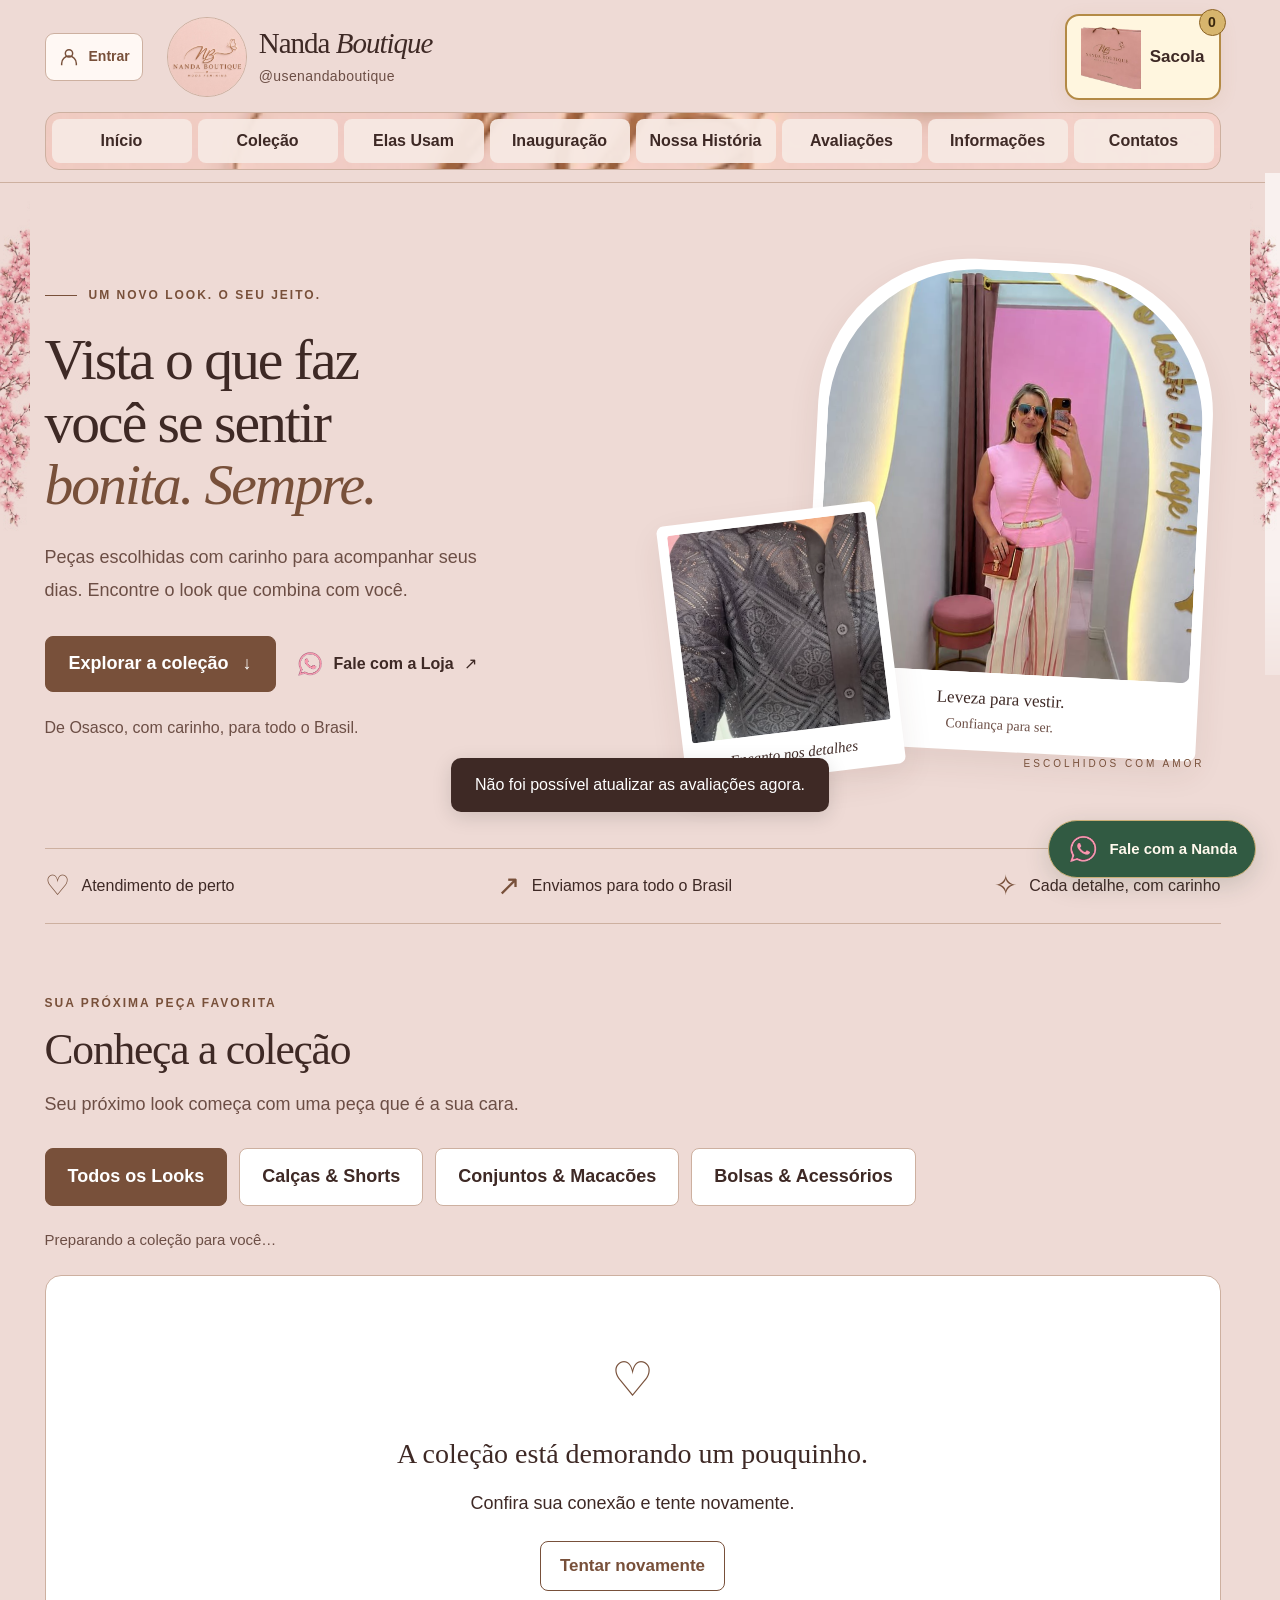
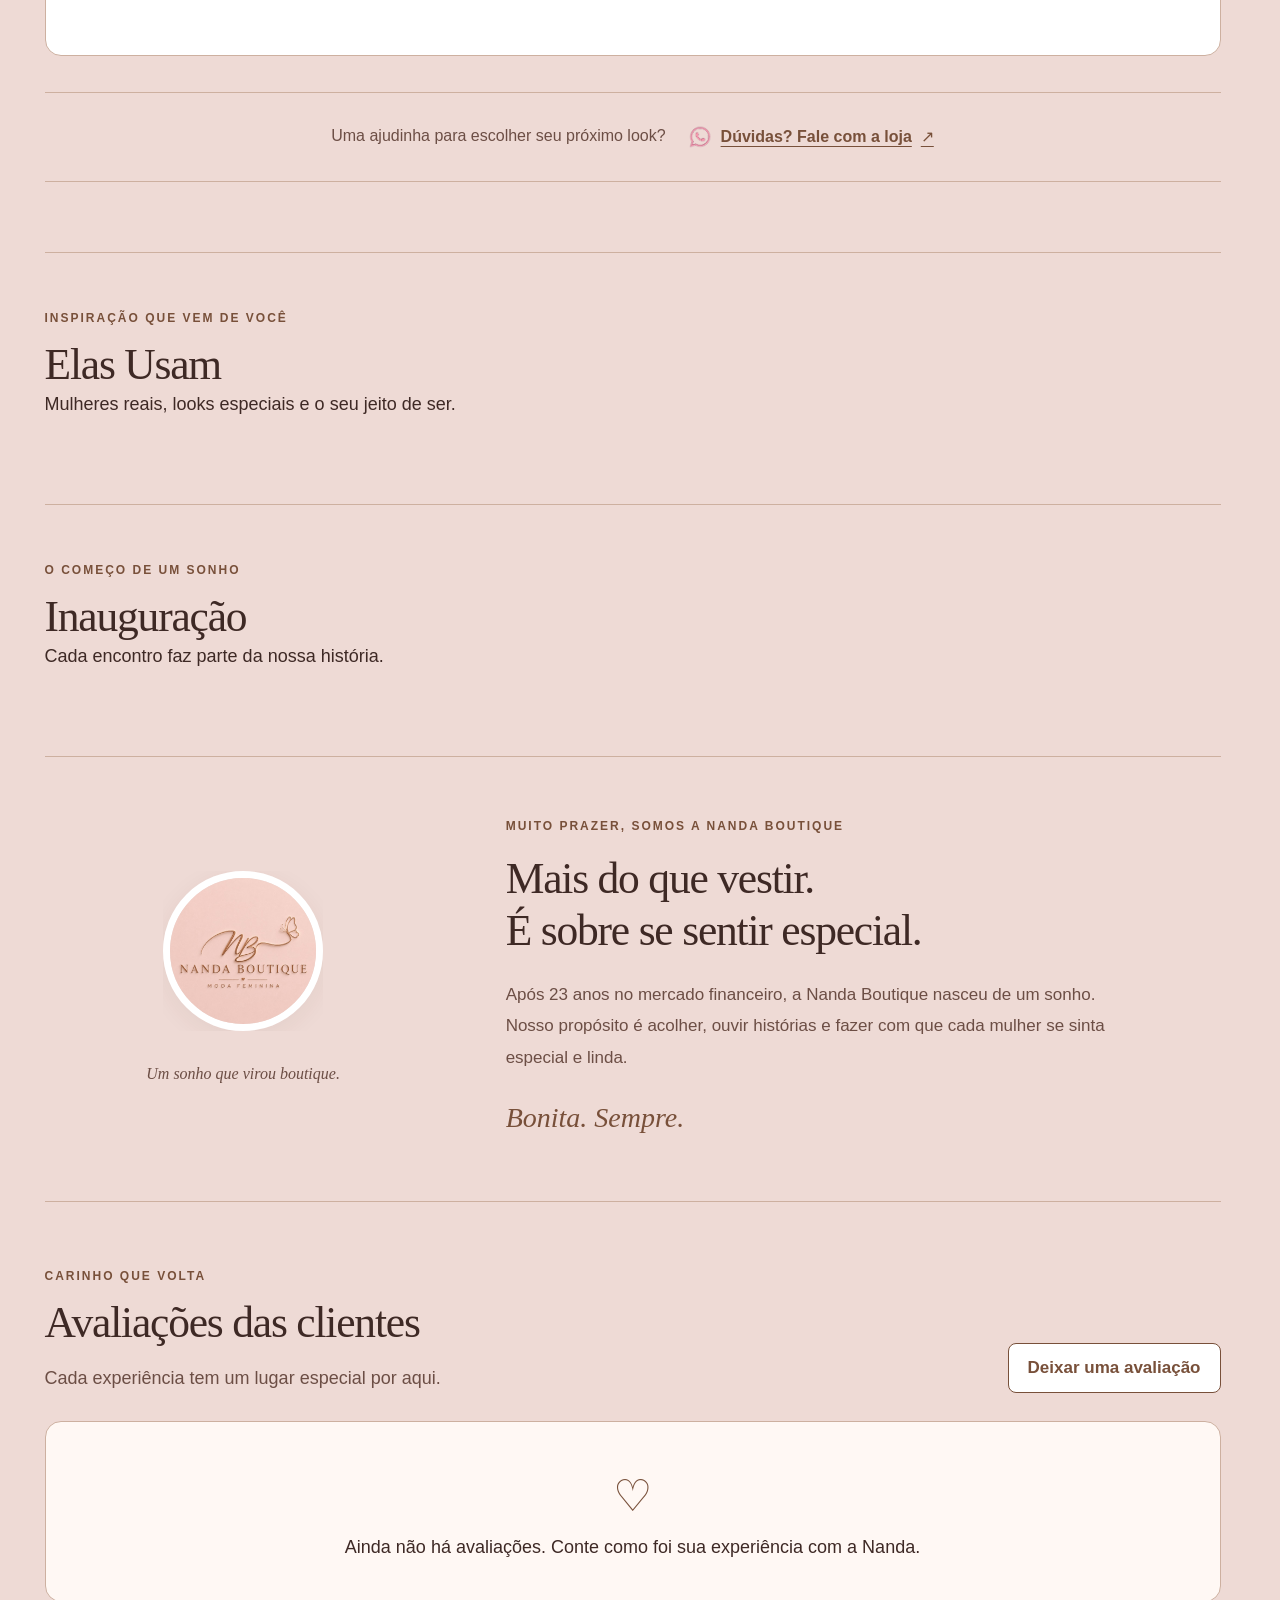
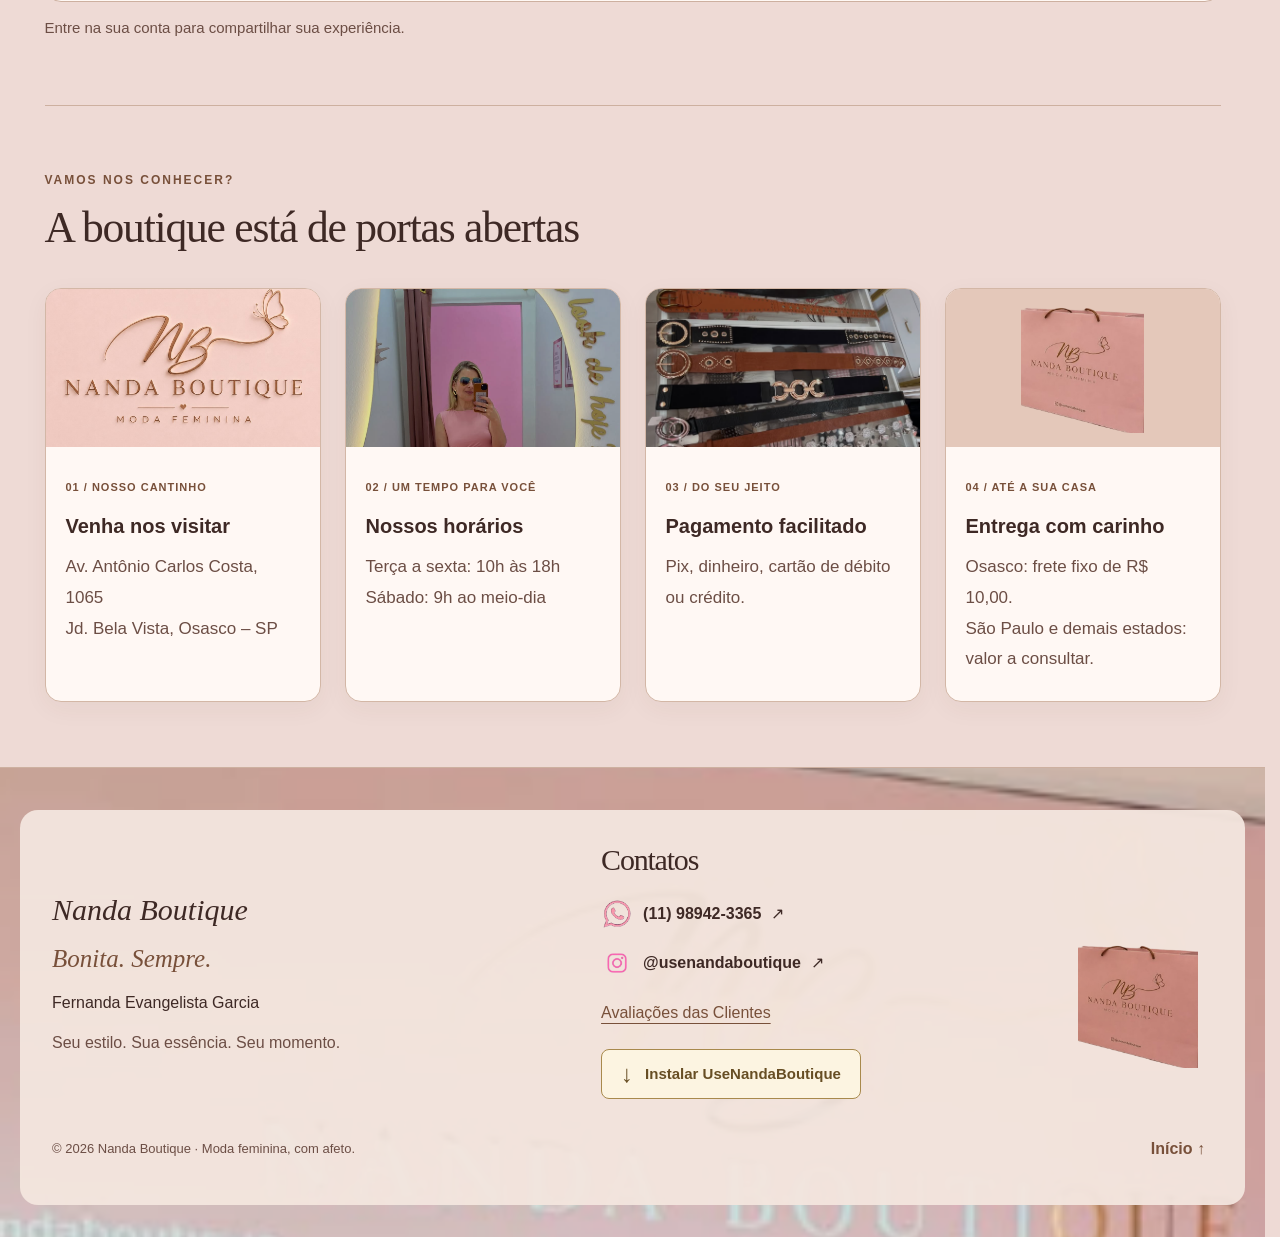
==== commit bd615e75: "ätualizaçao" ====
--- a/index.html
+++ b/index.html
@@ -9,9 +9,9 @@
   <meta name="mobile-web-app-capable" content="yes">
   <meta name="apple-mobile-web-app-capable" content="yes">
   <meta name="apple-mobile-web-app-status-bar-style" content="default">
-  <meta name="apple-mobile-web-app-title" content="Nanda Boutique">
+  <meta name="apple-mobile-web-app-title" content="UseNandaBoutique">
   <meta http-equiv="Content-Security-Policy" content="default-src 'self'; script-src 'self'; style-src 'self' 'unsafe-inline'; img-src 'self' https: blob: data:; media-src 'self' https: blob:; font-src 'self'; connect-src 'self' https://*.supabase.co; worker-src 'self'; manifest-src 'self'; object-src 'none'; base-uri 'none'; form-action 'none'">
-  <title>Nanda Boutique | Bonita. Sempre.</title>
+  <title>UseNandaBoutique | Bonita. Sempre.</title>
   <link rel="icon" href="./img/logo-nanda.jpg">
   <link rel="icon" type="image/png" sizes="192x192" href="./img/pwa-icon-192.png">
   <link rel="icon" type="image/png" sizes="512x512" href="./img/pwa-icon-512.png">
@@ -38,17 +38,21 @@
     <div class="flying-butterfly butterfly-four"><img src="./img/logo-borboleta.png" alt="" width="833" height="432"><span class="butterfly-cargo">👖</span></div>
   </div>
   <div class="flight-layer" id="flightLayer" aria-hidden="true"></div>
-  <button class="admin-toggle" id="adminToggle" type="button" aria-label="Abrir painel da Nanda" aria-controls="adminModal" aria-haspopup="dialog" title="Painel da Nanda" hidden>✎</button>
+  <button class="admin-toggle" id="adminToggle" type="button" aria-label="Abrir painel da Nanda" aria-controls="adminModal" aria-haspopup="dialog" title="Painel da Nanda" hidden>⚙</button>
 
   <header class="store-header">
     <div class="header-inner container">
       <button class="account-toggle" id="accountToggle" type="button" aria-controls="loginModal" aria-haspopup="dialog"><svg width="22" height="22" viewBox="0 0 24 24" fill="none" stroke="currentColor" stroke-width="1.6" aria-hidden="true"><circle cx="12" cy="8" r="4"></circle><path d="M4 21v-2a8 8 0 0 1 16 0v2"></path></svg><span id="accountLabel">Entrar</span></button>
-      <a class="brand" href="#inicio" aria-label="Nanda Boutique, início">
-        <img class="brand-logo" src="./img/logo-nanda.jpg" alt="Logo oficial da Nanda Boutique" width="1080" height="1080">
-        <span class="brand-copy"><span class="brand-name" data-edit-key="storeName" data-edit-label="Nome da loja" data-edit-type="text">Nanda <span>Boutique</span></span><span class="brand-caption">@usenandaboutique</span></span>
-      </a>
+      <div class="brand-editable-cluster" id="brandEditableCluster">
+        <a class="brand" href="#inicio" aria-label="Nanda Boutique, início">
+          <img class="brand-logo" src="./img/logo-nanda.jpg" alt="Logo oficial da Nanda Boutique" width="1080" height="1080" data-edit-key="logoHeader" data-edit-label="Logo do cabeçalho" data-edit-type="image">
+          <span class="brand-copy"><span class="brand-name" data-edit-key="storeName" data-edit-label="Nome da loja" data-edit-type="text">Nanda <span>Boutique</span></span><span class="brand-caption" data-edit-key="headerCaption" data-edit-label="Legenda do cabeçalho" data-edit-type="text">@usenandaboutique</span></span>
+        </a>
+        <button class="edit-pencil brand-edit" id="editBrand" type="button" aria-label="Editar marca e cabeçalho" aria-controls="brandEditorModal" aria-haspopup="dialog" hidden>✎</button>
+      </div>
+      <p class="customer-greeting" id="customerGreeting" role="status" aria-live="polite" hidden></p>
       <nav class="store-nav" aria-label="Navegação principal">
-        <a href="#inicio">Início</a><a href="#colecao">Coleção</a><a href="#sobre">Nossa História</a><a href="#avaliacoes">Avaliações</a><a href="#informacoes">Informações</a><a href="#contatos">Contatos</a>
+        <a href="#inicio">Início</a><a href="#colecao">Coleção</a><a href="#elas-usam">Elas Usam</a><a href="#inauguracao">Inauguração</a><a href="#sobre">Nossa História</a><a href="#avaliacoes">Avaliações</a><a href="#informacoes">Informações</a><a href="#contatos">Contatos</a>
       </nav>
       <button class="shopping-bag bag-highlight" id="shoppingBag" type="button" aria-label="Abrir sacola: 0 itens" aria-controls="checkoutModal" aria-haspopup="dialog">
         <img src="./img/sacola-carrinho.png" alt="" width="60" height="66"><span class="bag-label">Sacola</span><span id="bagCount" class="bag-count">0</span>
@@ -75,7 +79,7 @@
       </div>
     </section>
     <div class="store-benefits" aria-label="Compre com tranquilidade"><p><span class="benefit-symbol" aria-hidden="true">♡</span> Atendimento de perto</p><p><span class="benefit-symbol" aria-hidden="true">↗</span> Enviamos para todo o Brasil</p><p><span class="benefit-symbol" aria-hidden="true">✧</span> Cada detalhe, com carinho</p></div>
-    <p class="storage-notice" id="storageNotice" role="status" hidden>Não foi possível salvar neste navegador. As alterações ficam disponíveis apenas nesta aba enquanto ela estiver aberta.</p>
+    <p class="storage-notice" id="storageNotice" role="status" hidden>Não foi possível guardar sua preferência neste navegador.</p>
     <section class="catalog" id="colecao" aria-labelledby="catalogTitle" tabindex="-1">
       <div class="section-heading"><div><p class="eyebrow">SUA PRÓXIMA PEÇA FAVORITA</p><h2 id="catalogTitle" data-edit-key="catalogTitle" data-edit-label="Título da coleção" data-edit-type="text">Conheça a coleção</h2><p>Seu próximo look começa com uma peça que é a sua cara.</p></div><button class="primary-btn admin-add-product" id="adminAddProduct" type="button" aria-controls="adminModal" aria-haspopup="dialog" hidden><span aria-hidden="true">＋</span>Adicionar Novo Produto</button></div>
       <nav class="category-nav" aria-label="Filtrar produtos por categoria">
@@ -84,15 +88,35 @@
         <button class="category-btn" type="button" data-category="Conjuntos &amp; Macacões" aria-pressed="false" aria-controls="productsGrid">Conjuntos &amp; Macacões</button>
         <button class="category-btn" type="button" data-category="Bolsas &amp; Acessórios" aria-pressed="false" aria-controls="productsGrid">Bolsas &amp; Acessórios</button>
       </nav>
-      <p class="catalog-status" id="catalogStatus" role="status" aria-live="polite" aria-atomic="true"></p>
-      <div class="products-grid" id="productsGrid"></div>
+      <p class="catalog-status" id="catalogStatus" role="status" aria-live="polite" aria-atomic="true">Preparando a coleção para você…</p>
+      <!-- A estrutura já aparece enquanto o Supabase carrega a coleção. -->
+      <div class="catalog-loading products-grid" id="catalogLoading" aria-label="Carregando a coleção" role="status">
+        <div class="product-skeleton" aria-hidden="true"><div class="skeleton-photo skeleton"></div><div class="skeleton-line skeleton"></div><div class="skeleton-line short skeleton"></div><div class="skeleton-button skeleton"></div></div>
+        <div class="product-skeleton" aria-hidden="true"><div class="skeleton-photo skeleton"></div><div class="skeleton-line skeleton"></div><div class="skeleton-line short skeleton"></div><div class="skeleton-button skeleton"></div></div>
+        <div class="product-skeleton" aria-hidden="true"><div class="skeleton-photo skeleton"></div><div class="skeleton-line skeleton"></div><div class="skeleton-line short skeleton"></div><div class="skeleton-button skeleton"></div></div>
+      </div>
+      <div class="catalog-error collection-empty" id="catalogError" role="alert" hidden><span aria-hidden="true">♡</span><h3>A coleção está demorando um pouquinho.</h3><p>Confira sua conexão e tente novamente.</p><button class="secondary-btn" id="catalogRetry" type="button">Tentar novamente</button></div>
+      <div class="products-grid" id="productsGrid" aria-busy="true"></div>
       <div class="collection-empty" id="collectionEmpty" hidden><span aria-hidden="true">♡</span><h3>Nova coleção sendo preparada. Aguarde novidades!</h3><p>Estamos escolhendo cada detalhe com carinho para você.</p></div>
       <noscript><p class="noscript-message">Ative o JavaScript para explorar a coleção. Você também pode falar com a loja pelo <a href="https://wa.me/5511989423365">WhatsApp</a>.</p></noscript>
       <aside class="catalog-help" aria-label="Atendimento da loja"><span>Uma ajudinha para escolher seu próximo look?</span><a href="https://wa.me/5511989423365" target="_blank" rel="noopener noreferrer"><img src="./img/icon-whatsapp.png" alt="" width="24" height="24">Dúvidas? Fale com a loja <span aria-hidden="true">↗</span></a></aside>
     </section>
+    <!-- Publicações administradas no painel, sem conteúdo fictício. -->
+    <section class="community-section" id="elas-usam" aria-labelledby="elasUsamTitle">
+      <div class="section-heading"><div><p class="eyebrow">INSPIRAÇÃO QUE VEM DE VOCÊ</p><h2 id="elasUsamTitle" data-edit-key="elasUsamTitle" data-edit-label="Título de Elas Usam" data-edit-type="text">Elas Usam</h2><p data-edit-key="elasUsamDescription" data-edit-label="Apresentação de Elas Usam" data-edit-type="text">Mulheres reais, looks especiais e o seu jeito de ser.</p></div></div>
+      <div class="community-grid" id="elasUsamGrid"></div>
+      <div class="collection-empty community-empty" id="elasUsamEmpty"><span aria-hidden="true">♡</span><h3>Novidades chegando em breve!</h3><p>Um espaço para celebrar os looks e as histórias de quem veste Nanda.</p></div>
+    </section>
+    <section class="community-section inauguration-section" id="inauguracao" aria-labelledby="inauguracaoTitle">
+      <div class="section-heading"><div><p class="eyebrow">O COMEÇO DE UM SONHO</p><h2 id="inauguracaoTitle" data-edit-key="inauguracaoTitle" data-edit-label="Título de Inauguração" data-edit-type="text">Inauguração</h2><p data-edit-key="inauguracaoDescription" data-edit-label="Apresentação de Inauguração" data-edit-type="text">Cada encontro faz parte da nossa história.</p></div></div>
+      <div class="community-grid" id="inauguracaoGrid"></div>
+      <div class="collection-empty community-empty" id="inauguracaoEmpty"><span aria-hidden="true">✧</span><h3>Novidades chegando em breve!</h3><p>Em breve, compartilharemos por aqui os momentos desse dia especial.</p></div>
+    </section>
     <section class="about" id="sobre" aria-labelledby="aboutTitle">
       <div class="about-brand"><img src="./img/logo-nanda.jpg" alt="Nanda Boutique" width="140" height="140" loading="lazy" data-edit-key="storyImage" data-edit-label="Foto da nossa história" data-edit-type="image"><p data-edit-key="storyCaption" data-edit-label="Legenda da nossa história" data-edit-type="text">Um sonho que virou boutique.</p></div>
       <div><p class="eyebrow">MUITO PRAZER, SOMOS A NANDA BOUTIQUE</p><h2 id="aboutTitle" data-edit-key="storyTitle" data-edit-label="Título da nossa história" data-edit-type="text">Mais do que vestir.<br>É sobre se sentir especial.</h2><p id="storyText" data-edit-key="story" data-edit-label="Nossa história" data-edit-type="text">Após 23 anos no mercado financeiro, a Nanda Boutique nasceu de um sonho. Nosso propósito é acolher, ouvir histórias e fazer com que cada mulher se sinta especial e linda.</p><p class="about-signature">Bonita. Sempre.</p></div>
+      <div class="community-grid story-gallery" id="storyGallery"></div>
+      <div class="collection-empty community-empty story-empty" id="storyEmpty" hidden><span aria-hidden="true">♡</span><h3>Uma nova história está sendo preparada.</h3><p>Em breve, mais detalhes sobre a nossa boutique.</p></div>
     </section>
     <section class="reviews-section" id="avaliacoes" aria-labelledby="reviewsTitle">
       <div class="section-heading"><div><p class="eyebrow">CARINHO QUE VOLTA</p><h2 id="reviewsTitle">Avaliações das clientes</h2><p>Cada experiência tem um lugar especial por aqui.</p></div><button class="secondary-btn" id="writeReview" type="button" aria-controls="reviewModal" aria-haspopup="dialog">Deixar uma avaliação</button></div>
@@ -119,7 +143,7 @@
         <div class="contact-line"><a class="social-link" href="https://wa.me/5511989423365" target="_blank" rel="noopener noreferrer" aria-label="WhatsApp da Nanda Boutique"><img src="./img/icon-whatsapp.png" alt="" width="32" height="32"><span id="contactPhoneText" data-edit-key="contactPhone" data-edit-label="WhatsApp da loja" data-edit-type="phone">(11) 98942-3365</span><span aria-hidden="true">↗</span></a></div>
         <div class="contact-line"><a class="social-link" href="https://www.instagram.com/usenandaboutique" target="_blank" rel="noopener noreferrer"><img src="./img/icon-instagram.png" alt="" width="32" height="32"><span id="contactInstagramText" data-edit-key="contactInstagram" data-edit-label="Instagram da loja" data-edit-type="instagram">@usenandaboutique</span><span aria-hidden="true">↗</span></a></div>
         <a class="footer-link" href="#avaliacoes">Avaliações das Clientes</a>
-        <button class="install-app-btn secondary-btn" id="installApp" type="button" aria-controls="installModal" aria-haspopup="dialog"><span aria-hidden="true">↓</span>Instalar Nanda Boutique</button>
+        <button class="install-app-btn secondary-btn" id="installApp" type="button" aria-controls="installModal" aria-haspopup="dialog"><span aria-hidden="true">↓</span>Instalar UseNandaBoutique</button>
       </div>
       <div class="footer-bag-scene" aria-hidden="true"><span>👗</span><span>👠</span><span>🌸</span><img src="./img/sacola-carrinho.png" alt="" width="120" height="132" loading="lazy"></div>
       <p class="footer-note">© <span id="year">2026</span> Nanda Boutique · Moda feminina, com afeto.</p><a class="back-top" href="#inicio">Início ↑</a>
@@ -131,42 +155,64 @@
       <div class="auth-illustration" aria-hidden="true"><img class="auth-cherry auth-cherry-left" src="./img/cerejeira-direita.png" alt="" width="283" height="512"><img class="auth-logo" src="./img/logo-nanda.jpg" alt="" width="1080" height="1080"><img class="auth-bag" src="./img/sacola-carrinho.png" alt="" width="120" height="132"><span class="auth-butterfly"><img src="./img/logo-borboleta.png" alt="" width="833" height="432"></span><img class="auth-cherry auth-cherry-right" src="./img/cerejeira-direita.png" alt="" width="283" height="512"></div>
       <p class="account-intro" data-edit-key="loginWelcomeText" data-edit-label="Mensagem de boas-vindas da conta" data-edit-type="text">Seu estilo, suas escolhas e um atendimento cheio de carinho.</p>
       <p id="authSetupNotice" class="account-note" role="status" hidden>O acesso às contas estará disponível em breve. Você pode explorar a coleção sem cadastro.</p>
-      <div id="accountSession" class="account-session" hidden><p id="accountSessionLabel"></p><div class="form-actions"><button class="primary-btn" id="accountAdmin" type="button" hidden>✎ Painel da Nanda</button><button class="secondary-btn" id="accountLogout" type="button">Sair da conta</button></div></div>
+      <div id="accountSession" class="account-session" hidden><p id="accountSessionLabel"></p><div class="form-actions"><button class="primary-btn" id="accountAdmin" type="button" hidden>Abrir painel da Nanda</button><button class="secondary-btn" id="accountLogout" type="button">Sair da conta</button></div></div>
       <div id="accountForms">
         <div class="auth-tabs" role="tablist" aria-label="Acesso à conta"><button type="button" role="tab" id="loginTab" data-auth-tab="login" aria-selected="true" aria-controls="loginPanel">Entrar</button><button type="button" role="tab" id="registerTab" data-auth-tab="register" aria-selected="false" aria-controls="registerPanel" tabindex="-1">Criar Conta</button></div>
         <div id="loginPanel" role="tabpanel" aria-labelledby="loginTab"><form id="loginForm" class="stack-form"><label for="adminUsername">E-mail</label><input id="adminUsername" type="email" autocomplete="username" autocapitalize="none" spellcheck="false" required maxlength="254" placeholder="voce@exemplo.com" autofocus><label for="adminPassword">Senha</label><input id="adminPassword" type="password" autocomplete="current-password" required maxlength="128"><button class="text-button forgot-password" id="forgotPassword" type="button" aria-controls="resetModal" aria-haspopup="dialog">Esqueci minha senha</button><p class="form-error" id="loginError" role="alert" hidden></p><button class="primary-btn" id="loginSubmit" type="submit">Entrar</button></form></div>
         <div id="registerPanel" role="tabpanel" aria-labelledby="registerTab" hidden><form id="registerForm" class="stack-form"><label for="registerName">Nome</label><input id="registerName" autocomplete="name" required minlength="2" maxlength="100"><label for="registerEmail">E-mail</label><input id="registerEmail" type="email" autocomplete="email" autocapitalize="none" spellcheck="false" required maxlength="254"><label for="registerCPF">CPF</label><input id="registerCPF" inputmode="numeric" autocomplete="off" required maxlength="14" placeholder="000.000.000-00"><label for="registerPassword">Senha</label><input id="registerPassword" type="password" autocomplete="new-password" required minlength="8" maxlength="128" aria-describedby="registerPasswordHint"><p id="registerPasswordHint" class="field-hint">Use pelo menos 8 caracteres.</p><label for="registerConfirmPassword">Confirmar senha</label><input id="registerConfirmPassword" type="password" autocomplete="new-password" required minlength="8" maxlength="128" aria-describedby="registerConfirmPasswordHint"><p id="registerConfirmPasswordHint" class="field-hint">Digite a mesma senha mais uma vez.</p><p id="registerError" class="form-error" role="alert" hidden></p><button class="primary-btn" type="submit">Criar minha conta</button></form></div>
       </div>
       <button class="anonymous-continue text-button" id="anonymousContinue" type="button">Continuar sem cadastro (Anônimo)</button>
-      <p class="field-hint account-note">Visitantes anônimos não acumulam pontos para brindes e não podem avaliar produtos.</p>
+      <p class="field-hint account-note">Explore a coleção e monte sua sacola sem cadastro. Entre na sua conta para deixar uma avaliação.</p>
     </div>
   </dialog>
 
   <dialog class="boutique-modal admin-modal" id="adminModal" aria-labelledby="adminTitle">
     <div class="modal-layout"><header class="modal-header"><div><p class="eyebrow">CADA DETALHE, DO SEU JEITO</p><h2 id="adminTitle">Painel da Nanda</h2></div><button class="icon-btn" type="button" data-close="adminModal" aria-label="Fechar painel da Nanda" autofocus>×</button></header>
-      <p class="local-note" id="adminStorageNote">Alterações salvas neste dispositivo. A integração com a nuvem será configurada depois.</p>
-      <button class="primary-btn admin-add-product" id="addNewProduct" type="button"><span aria-hidden="true">＋</span>Adicionar Novo Produto</button>
+      <p class="local-note" id="adminStorageNote">Suas alterações são salvas na boutique e ficam disponíveis em todos os aparelhos.</p>
+      <section class="stock-alerts" id="stockAlerts" aria-labelledby="stockAlertsTitle" hidden><div><span class="stock-alert-symbol" aria-hidden="true">!</span><h3 id="stockAlertsTitle">Alerta de reposição</h3></div><p id="stockAlertCount" role="status" aria-live="polite"></p><ul id="stockAlertsList"></ul></section>
       <p class="form-status success-status" id="adminStatus" role="status" aria-live="polite"></p>
       <section class="admin-section" aria-labelledby="productFormTitle"><h3 id="productFormTitle">Adicionar novo produto</h3>
         <form id="productForm" class="form-grid"><input id="editingProductId" type="hidden">
           <div class="field full-width"><label for="productName">Nome da peça</label><input id="productName" required maxlength="100"></div>
-          <div class="field full-width upload-field"><label for="productUpload">Enviar fotos do seu aparelho</label><input id="productUpload" type="file" accept="image/jpeg,image/png,image/webp" multiple aria-describedby="productUploadHint"><p class="field-hint" id="productUploadHint">Escolha até 8 fotos JPG, PNG ou WebP. Você também pode usar os links abaixo.</p><div class="upload-preview" id="productUploadPreview" aria-label="Prévia das fotos selecionadas"></div><p class="field-hint" id="uploadStatus" role="status" aria-live="polite"></p></div>
-          <div class="field full-width"><label for="productMedia">URL da foto ou vídeo</label><textarea id="productMedia" rows="3" maxlength="16000" aria-describedby="mediaHint" placeholder="./img/nome-da-foto.jpg"></textarea><p class="field-hint" id="mediaHint">Até 8 mídias, uma por linha. Use uma foto enviada acima ou um link HTTPS direto de imagem ou vídeo MP4/WebM.</p></div>
+          <div class="field full-width upload-field"><label for="productUpload">Enviar fotos ou vídeos do seu aparelho</label><input id="productUpload" type="file" accept="image/jpeg,image/png,image/webp,video/mp4,video/webm,video/quicktime" multiple aria-describedby="productUploadHint"><p class="field-hint" id="productUploadHint">Escolha até 8 fotos JPG, PNG ou WebP ou vídeos MP4, WebM ou MOV. Fotos: até 10 MB cada; vídeos: até 50 MB cada. Você também pode usar os links abaixo.</p><div class="upload-preview" id="productUploadPreview" aria-label="Prévia das mídias selecionadas"></div><p class="field-hint" id="uploadStatus" role="status" aria-live="polite"></p></div>
+          <div class="field full-width"><label for="productMedia">URL da foto ou vídeo</label><textarea id="productMedia" rows="3" maxlength="16000" aria-describedby="mediaHint" placeholder="./img/nome-da-foto.jpg"></textarea><p class="field-hint" id="mediaHint">Até 8 mídias, uma por linha. Ao preencher esta lista durante uma edição, ela substitui as mídias atuais; deixe vazia para mantê-las. Use uma foto enviada acima ou um link HTTPS direto de imagem ou vídeo MP4/WebM.</p></div>
           <div class="field"><label for="productMediaType">Tipo de mídia</label><select id="productMediaType" aria-describedby="mediaTypeHint"><option value="auto">Identificar pelo arquivo</option><option value="image">Foto</option><option value="video">Vídeo</option></select><p class="field-hint" id="mediaTypeHint">Para links sem extensão, escolha Foto ou Vídeo. Vídeos têm controles e começam somente ao tocar.</p></div>
           <div class="field full-width"><label for="productDescription">Descrição da peça</label><textarea id="productDescription" rows="3" maxlength="800" aria-describedby="descriptionHint"></textarea><p class="field-hint" id="descriptionHint">Conte os detalhes de tecido, caimento e acabamento que aparecem no card.</p></div>
           <div class="field"><label for="productCategory">Categoria</label><select id="productCategory"><option>Conjuntos &amp; Macacões</option><option>Calças &amp; Shorts</option><option>Bolsas &amp; Acessórios</option></select></div>
           <div class="field"><label for="productSizes">Tamanhos</label><input id="productSizes" required maxlength="100" placeholder="Ex.: P, M, G ou Único" aria-describedby="sizesHint"><p class="field-hint" id="sizesHint">Separe os tamanhos por vírgula, como 36, 38, 40. Para acessórios, use Único.</p></div>
-          <div class="field"><label for="productUnavailableSizes">Tamanhos indisponíveis</label><input id="productUnavailableSizes" maxlength="100" placeholder="Ex.: P, G" aria-describedby="unavailableSizesHint"><p class="field-hint" id="unavailableSizesHint">Separe por vírgula somente os tamanhos que estão sem estoque.</p></div>
+          <fieldset class="stock-editor full-width"><legend>Estoque por tamanho</legend><p class="field-hint" id="stockFieldsHint">Informe a quantidade disponível de cada tamanho. Zero ativa “Avisar quando chegar” para a cliente.</p><div class="stock-fields" id="productStockFields" aria-describedby="stockFieldsHint"></div></fieldset>
+          <div class="field"><label for="productStockThreshold">Avisar reposição a partir de</label><input id="productStockThreshold" type="number" inputmode="numeric" min="0" max="9999" step="1" value="2" required aria-describedby="stockThresholdHint"><p class="field-hint" id="stockThresholdHint">O painel destaca tamanhos com esta quantidade ou menos.</p></div>
           <div class="field"><label for="productPrice">Preço (R$)</label><input id="productPrice" inputmode="decimal" maxlength="12" placeholder="Ex.: 169,90" aria-describedby="priceHint"><p class="field-hint" id="priceHint">O preço aparece no card. Deixe vazio para informar “Consulte o valor”.</p></div>
-          <label class="checkbox-field"><input id="productSoldOut" type="checkbox"> Marcar como esgotado</label>
-          <label class="checkbox-field"><input id="productLowStock" type="checkbox"> Poucas unidades</label>
+          <div class="field full-width upload-field"><label for="productSizeGuideUpload">Guia de medidas desta peça</label><input id="productSizeGuideUpload" type="file" accept="image/jpeg,image/png,image/webp" aria-describedby="sizeGuideUploadHint"><p class="field-hint" id="sizeGuideUploadHint">Escolha na galeria a tabela específica desta roupa: JPG, PNG ou WebP. Você pode trocar ou remover a imagem.</p><label for="productSizeGuideUrl">Ou cole o link da tabela</label><input id="productSizeGuideUrl" type="url" inputmode="url" maxlength="2000" placeholder="https://…"><img class="size-guide-preview" id="productSizeGuidePreview" alt="Prévia do guia de medidas desta peça" loading="lazy" hidden><button class="secondary-btn" id="removeProductSizeGuide" type="button" hidden>Remover guia de medidas</button></div>
           <p class="form-error full-width" id="productError" role="alert" hidden></p><div class="form-actions full-width"><button class="primary-btn" id="saveProduct" type="submit">Adicionar produto</button><button class="secondary-btn" id="cancelProductEdit" type="button" hidden>Cancelar edição</button></div>
         </form>
       </section>
       <section class="admin-section" aria-labelledby="manageTitle"><h3 id="manageTitle">Gerenciar coleção</h3><ul class="admin-products" id="adminProducts"></ul><div class="delete-prompt" id="deletePrompt" hidden><p id="deletePromptText"></p><div class="form-actions"><button class="primary-btn" id="confirmDelete" type="button">Excluir produto</button><button class="secondary-btn" id="cancelDelete" type="button">Manter produto</button></div></div></section>
-      <section class="admin-section" aria-labelledby="storyFormTitle"><h3 id="storyFormTitle">Nossa história</h3><form id="storyForm" class="stack-form"><label for="adminStory">Texto da história</label><textarea id="adminStory" rows="6" required maxlength="4000"></textarea><button class="secondary-btn" type="submit">Salvar história</button></form></section>
-      <section class="admin-section" aria-labelledby="welcomeMessageTitle"><h3 id="welcomeMessageTitle">Mensagem de boas-vindas</h3><p class="field-hint">Dê seu toque à mensagem que recebe as novas clientes depois do cadastro.</p><button class="secondary-btn" id="editWelcomeMessage" type="button" aria-controls="signupSuccessModal" aria-haspopup="dialog">✎ Editar mensagem de boas-vindas</button></section>
+      <section class="admin-section" aria-labelledby="contentFormTitle">
+        <h3 id="contentFormTitle">Elas Usam, Inauguração e História</h3><p class="field-hint">Crie publicações com fotos, vídeos e textos. Você pode editar, ocultar e excluir cada publicação.</p>
+        <form id="contentForm" class="form-grid"><input id="editingContentId" type="hidden">
+          <div class="field"><label for="contentSection">Publicar em</label><select id="contentSection"><option value="elas-usam">Elas Usam</option><option value="inauguracao">Inauguração</option><option value="sobre">História da loja</option></select></div>
+          <div class="field"><label for="contentPosition">Ordem na página</label><input id="contentPosition" type="number" inputmode="numeric" min="0" max="9999" step="1" value="0" required></div>
+          <div class="field full-width"><label for="contentTitle">Título da publicação</label><input id="contentTitle" maxlength="160" required></div>
+          <div class="field full-width"><label for="contentDescription">Texto da publicação</label><textarea id="contentDescription" rows="4" maxlength="4000"></textarea></div>
+          <div class="field full-width upload-field"><label for="contentUpload">Foto ou vídeo da galeria</label><input id="contentUpload" type="file" accept="image/jpeg,image/png,image/webp,video/mp4,video/webm,video/quicktime" aria-describedby="contentUploadHint"><p class="field-hint" id="contentUploadHint">Uma mídia por publicação. Escolha JPG, PNG, WebP, MP4, WebM ou MOV. Você pode criar quantas publicações precisar.</p></div>
+          <div class="field full-width"><label for="contentMediaUrl">Ou link direto da foto ou vídeo</label><input id="contentMediaUrl" maxlength="2000" placeholder="https://…" inputmode="url"></div>
+          <div class="field full-width"><label for="contentAlt">Descrição acessível da mídia</label><input id="contentAlt" maxlength="300" aria-describedby="contentAltHint"><p class="field-hint" id="contentAltHint">Descreva o que aparece na foto para quem usa leitor de tela. Para vídeos com falas, inclua a transcrição no texto da publicação.</p></div>
+          <label class="checkbox-field full-width"><input id="contentPublished" type="checkbox" checked> Publicação visível no site</label>
+          <p class="form-error full-width" id="contentError" role="alert" hidden></p><p class="success-status full-width" id="contentStatus" role="status" aria-live="polite"></p>
+          <div class="form-actions full-width"><button class="primary-btn" id="saveContent" type="submit">Salvar publicação</button><button class="secondary-btn" id="cancelContentEdit" type="button" hidden>Cancelar edição</button></div>
+        </form>
+        <ul class="admin-products admin-content-list" id="adminContentList" aria-label="Publicações da boutique"></ul>
+        <div class="delete-prompt" id="contentDeletePrompt" hidden><p>Excluir esta publicação da boutique?</p><div class="form-actions"><button class="primary-btn" id="confirmContentDelete" type="button">Excluir publicação</button><button class="secondary-btn" id="cancelContentDelete" type="button">Manter publicação</button></div></div>
+      </section>
+      <section class="admin-section" aria-labelledby="welcomeMessageTitle"><h3 id="welcomeMessageTitle">Mensagem de boas-vindas</h3><p class="field-hint">Edite o texto que aparece depois que uma cliente cria a conta.</p><button class="secondary-btn" id="editWelcomeMessage" type="button" aria-controls="contentEditorModal" aria-haspopup="dialog">Editar mensagem de boas-vindas</button></section>
       <button class="text-button" id="adminLogout" type="button">Sair do modo administrador</button>
+    </div>
+  </dialog>
+
+  <dialog class="boutique-modal" id="brandEditorModal" aria-labelledby="brandEditorTitle">
+    <div class="modal-layout"><header class="modal-header"><div><p class="eyebrow">A IDENTIDADE DA NANDA</p><h2 id="brandEditorTitle">Editar marca</h2></div><button class="icon-btn" type="button" data-close="brandEditorModal" aria-label="Fechar edição da marca">×</button></header>
+      <form id="brandEditorForm" class="stack-form"><label for="brandLogoUrl">URL do logo</label><input id="brandLogoUrl" type="text" inputmode="url" maxlength="2000" placeholder="https://… ou ./img/logo.png"><div class="field upload-field"><label for="brandLogoUpload">Ou envie um novo logo</label><input id="brandLogoUpload" type="file" accept="image/jpeg,image/png,image/webp" aria-describedby="brandLogoUploadHint"><p id="brandLogoUploadHint" class="field-hint">JPG, PNG ou WebP de até 5 MB.</p></div><label for="brandName">Nome da loja</label><input id="brandName" maxlength="120" required><label for="brandCaption">Legenda do cabeçalho</label><input id="brandCaption" maxlength="4000" required><p id="brandEditorError" class="form-error" role="alert" hidden></p><button class="primary-btn" type="submit">Salvar marca</button></form>
     </div>
   </dialog>
 
@@ -190,7 +236,8 @@
       <p id="checkoutHint">Confira suas peças, tamanhos e forma de pagamento. A Nanda confirma a disponibilidade com você pelo WhatsApp.</p><p class="visually-hidden" id="cartStatus" role="status" aria-live="polite" aria-atomic="true"></p>
       <div class="empty-cart" id="emptyCart"><img src="./img/sacola-carrinho.png" alt="" width="76" height="80"><h3>Sua sacola espera por um novo look.</h3><p>Explore a coleção e escolha suas peças favoritas.</p><button class="secondary-btn" id="continueShopping" type="button">Ver a coleção</button></div>
       <ul class="cart-items" id="cartItems"></ul>
-      <footer class="checkout-footer" id="checkoutSummary" hidden><p class="cart-count-summary" id="cartCountSummary"></p><div class="payment-step" id="paymentStep"><label for="paymentMethod">Forma de Pagamento <span class="payment-required">Obrigatório</span></label><p class="payment-hint" id="paymentHint">Escolha sua preferência para enviar a lista à Nanda.</p><select class="payment-select" id="paymentMethod" required aria-describedby="paymentHint"><option value="">Escolha uma opção</option><option value="Pix">Pix</option><option value="Cartão de Crédito">Cartão de Crédito</option><option value="Cartão de Débito">Débito</option><option value="Dinheiro">Dinheiro</option></select><p class="payment-error" id="paymentError" role="alert" hidden>Por favor, selecione como deseja pagar para enviarmos sua lista para a Nanda.</p></div>
+      <footer class="checkout-footer" id="checkoutSummary" hidden><p class="cart-count-summary" id="cartCountSummary"></p><div class="delivery-step" id="deliveryStep"><label for="deliveryMethod">Como você prefere receber?</label><p class="delivery-hint" id="deliveryHint">Selecione a entrega para deixar a taxa clara no resumo.</p><select class="delivery-select" id="deliveryMethod" aria-describedby="deliveryHint"><option value="combinar">Entrega em outro local — frete a combinar</option><option value="osasco">Entrega em Osasco — R$ 10,00</option><option value="retirada">Retirar na boutique — sem taxa</option></select></div><div class="payment-step" id="paymentStep"><label for="paymentMethod">Forma de Pagamento <span class="payment-required">Obrigatório</span></label><p class="payment-hint" id="paymentHint">Escolha sua preferência para enviar a lista à Nanda.</p><select class="payment-select" id="paymentMethod" required aria-describedby="paymentHint"><option value="">Escolha uma opção</option><option value="Pix">Pix</option><option value="Cartão de Crédito">Cartão de Crédito</option><option value="Cartão de Débito">Débito</option><option value="Dinheiro">Dinheiro</option></select><p class="payment-error" id="paymentError" role="alert" hidden>Por favor, selecione como deseja pagar para enviarmos sua lista para a Nanda.</p></div>
+        <div class="cart-total"><span>Subtotal da compra</span><strong id="cartTotal">R$ 0,00</strong></div><div class="cart-total cart-delivery-total"><span id="cartDeliveryLabel">Taxa de entrega</span><strong id="cartDelivery">A combinar</strong></div><div class="cart-total cart-final-total"><span>Total final</span><strong id="cartFinalTotal">A confirmar</strong></div><p class="field-hint" id="cartTotalHint">A disponibilidade é atualizada antes de abrir o WhatsApp.</p>
         <a class="primary-btn checkout-btn" id="checkoutButton" role="button" tabindex="0" target="_blank" rel="noopener noreferrer" aria-describedby="checkoutNewTab"><img src="./img/icon-whatsapp.png" alt="" width="28" height="28"><span class="checkout-label">Finalizar no WhatsApp</span><span aria-hidden="true">↗</span></a><p id="checkoutNewTab">Abre o WhatsApp em uma nova aba. Revise e envie sua lista para confirmar a disponibilidade com a loja.</p>
       </footer>
     </div>
@@ -208,15 +255,37 @@
   </dialog>
 
   <dialog class="boutique-modal size-guide-modal" id="sizeGuideModal" aria-labelledby="sizeGuideTitle">
-    <div class="modal-layout"><header class="modal-header"><div><p class="eyebrow">O CAIMENTO QUE VOCÊ AMA</p><h2 id="sizeGuideTitle">Guia de tamanhos</h2></div><button class="icon-btn" type="button" data-close="sizeGuideModal" aria-label="Fechar guia de tamanhos">×</button></header><p class="field-hint" id="sizeGuideHint">Referência ilustrativa de medidas do corpo em centímetros. A modelagem varia entre as peças; confirme as medidas com a loja antes de escolher.</p><table class="size-guide-table" aria-describedby="sizeGuideHint"><caption>Medidas aproximadas · moda feminina</caption><thead><tr><th scope="col">Tam.</th><th scope="col">Brasil</th><th scope="col">Busto</th><th scope="col">Cintura</th><th scope="col">Quadril</th></tr></thead><tbody><tr><th scope="row">P</th><td>36–38</td><td>82–88</td><td>64–70</td><td>90–96</td></tr><tr><th scope="row">M</th><td>40</td><td>89–94</td><td>71–76</td><td>97–102</td></tr><tr><th scope="row">G</th><td>42–44</td><td>95–104</td><td>77–86</td><td>103–112</td></tr><tr><th scope="row">GG</th><td>46</td><td>105–112</td><td>87–94</td><td>113–120</td></tr></tbody></table><p class="size-guide-tip">Use uma fita métrica sem apertar: busto na parte mais cheia, cintura na parte mais estreita e quadril na parte mais larga.</p><a class="secondary-btn" href="https://wa.me/5511989423365" target="_blank" rel="noopener noreferrer">Tirar uma dúvida com a loja <span aria-hidden="true">↗</span></a></div>
-  </dialog>
-
-  <dialog class="boutique-modal" id="installModal" aria-labelledby="installTitle">
-    <div class="modal-layout"><header class="modal-header"><div><p class="eyebrow">PERTINHO DE VOCÊ</p><h2 id="installTitle">Nanda na sua tela inicial</h2></div><button class="icon-btn" type="button" data-close="installModal" aria-label="Fechar instruções de instalação">×</button></header><p class="field-hint">Tenha a boutique a um toque, direto da tela inicial do seu aparelho.</p><div class="install-instructions"><section><h3>iPhone ou iPad</h3><p>Abra no Safari, toque em <strong>Compartilhar</strong> e escolha <strong>Adicionar à Tela de Início</strong>.</p></section><section><h3>Android</h3><p>Abra o menu do Chrome <strong>⋮</strong> e escolha <strong>Instalar aplicativo</strong> ou <strong>Adicionar à tela inicial</strong>, quando disponível.</p></section></div><p class="success-status" id="installAppStatus" role="status" aria-live="polite"></p><button class="primary-btn" type="button" data-close="installModal">Entendi</button></div>
+    <div class="modal-layout">
+      <header class="modal-header"><div><p class="eyebrow">O CAIMENTO QUE VOCÊ AMA</p><h2 id="sizeGuideTitle">Guia de medidas</h2></div><button class="icon-btn" type="button" data-close="sizeGuideModal" aria-label="Fechar guia de medidas">×</button></header>
+      <p class="field-hint" id="sizeGuideHint">Consulte as medidas específicas desta peça.</p>
+      <img class="size-guide-image" id="sizeGuideImage" alt="Tabela de medidas da peça selecionada" loading="lazy" hidden>
+      <p class="collection-empty" id="sizeGuideEmpty">A tabela desta peça será adicionada em breve. Fale com a Nanda para escolher o tamanho ideal.</p>
+      <p class="size-guide-tip">Use uma fita métrica sem apertar. Se ficar em dúvida sobre o caimento, a Nanda te ajuda a escolher.</p>
+      <a class="secondary-btn" id="sizeGuideWhatsApp" href="https://wa.me/5511989423365" target="_blank" rel="noopener noreferrer">Tirar dúvida sobre esta peça <span aria-hidden="true">↗</span></a>
+    </div>
+  </dialog>
+
+  <dialog class="boutique-modal install-modal" id="installModal" aria-labelledby="installTitle" aria-describedby="installDescription">
+    <div class="modal-layout">
+      <header class="modal-header"><div><p class="eyebrow">PERTINHO DE VOCÊ</p><h2 id="installTitle">A boutique, a um toque</h2></div><button class="icon-btn" type="button" data-close="installModal" aria-label="Fechar instruções de instalação">×</button></header>
+      <div class="install-identity"><img src="./img/pwa-icon-192.png" width="72" height="72" alt=""><div><strong>UseNandaBoutique</strong><p>Bonita. Sempre.</p></div></div>
+      <p class="field-hint" id="installDescription">Adicione a boutique à sua tela inicial e leve seus próximos looks com você.</p>
+      <div class="install-instructions">
+        <section id="installIos" hidden><h3>No iPhone ou iPad</h3><p id="installSafariHint" hidden>Primeiro, abra este site no <strong>Safari</strong>.</p><ol class="install-steps">
+          <li><span class="install-step-icon" aria-hidden="true"><svg viewBox="0 0 24 24" fill="none" stroke="currentColor" stroke-width="1.7"><path d="M12 15V2m-4 4 4-4 4 4M7 10H4v11h16V10h-3" stroke-linecap="round" stroke-linejoin="round"></path></svg></span><p>Toque em <strong>Compartilhar</strong>, na barra do Safari. Se necessário, abra o menu <strong>•••</strong> para encontrar o ícone.</p></li>
+          <li><span class="install-step-icon" aria-hidden="true"><svg viewBox="0 0 24 24" fill="none" stroke="currentColor" stroke-width="1.7"><rect x="3" y="3" width="18" height="18" rx="3"></rect><path d="M12 7v10M7 12h10" stroke-linecap="round"></path></svg></span><p>Role as opções e escolha <strong>Adicionar à Tela de Início</strong>.</p></li>
+          <li><span class="install-step-icon" aria-hidden="true">✓</span><p>Confirme em <strong>Adicionar</strong>. Pronto: UseNandaBoutique estará na sua tela inicial.</p></li>
+        </ol></section>
+        <section id="installOther"><h3>Instale no seu aparelho</h3><p id="installOtherHint">No menu do navegador, escolha <strong>Instalar aplicativo</strong> ou <strong>Adicionar à tela inicial</strong>, quando disponível. No computador, procure o ícone de instalação na barra de endereço.</p></section>
+      </div>
+      <p class="success-status" id="installAppStatus" role="status" aria-live="polite"></p>
+      <div class="form-actions"><button class="primary-btn" id="installNative" type="button" hidden>Instalar UseNandaBoutique</button><button class="secondary-btn" type="button" data-close="installModal">Entendi</button></div>
+    </div>
   </dialog>
 
   <a class="floating-whatsapp" id="floatingWhatsApp" href="https://wa.me/5511989423365" target="_blank" rel="noopener noreferrer" aria-label="Fale com a Nanda no WhatsApp (abre em nova aba)"><img src="./img/icon-whatsapp.png" alt="" width="32" height="32"><span>Fale com a Nanda</span></a>
-  <p class="offline-notice" id="offlineNotice" role="status" aria-live="polite" hidden>Você está sem conexão. Continue explorando as peças já carregadas; o atendimento e a conta voltam quando a internet retornar.</p>
+  <p class="offline-notice" id="offlineNotice" role="status" aria-live="polite" hidden>Você está sem conexão. Reconecte-se para consultar preços e estoque atualizados, salvar alterações e falar com a Nanda.</p>
+  <aside class="app-update-notice" id="appUpdateNotice" aria-label="Atualização da boutique" hidden><p id="appUpdateMessage" role="status">Uma nova versão da boutique está pronta. Salve suas alterações antes de atualizar.</p><div class="form-actions"><button class="primary-btn" id="applyAppUpdate" type="button">Atualizar app</button><button class="text-button" id="dismissAppUpdate" type="button">Agora não</button></div></aside>
   <p class="save-notice" id="saveNotice" role="status" aria-live="polite" aria-atomic="true" hidden></p>
   <div class="toast" id="toast" role="status" aria-live="polite" aria-atomic="true"></div>
 </body>
--- a/style.css
+++ b/style.css
@@ -184,16 +184,20 @@
 .remove-item { min-height: 48px; padding: 8px 0; background: white; font-size: 16px; color: var(--accent); text-decoration: underline; text-underline-offset: 3px; }
 .checkout-footer > p { font-size: 14px; color: var(--muted); line-height: 1.7; }
 .checkout-footer .cart-count-summary { margin-top: 22px; font-size: 18px; font-weight: 600; color: var(--ink); }
-.payment-step { margin-block: 22px; padding: 20px; border: 1px solid var(--line); border-radius: 12px; background-color: #fff8f4; }
-.payment-step label { display: flex; flex-wrap: wrap; align-items: center; gap: 6px 10px; font-size: 18px; line-height: 1.5; font-weight: 600; }
+.payment-step, .delivery-step { margin-block: 22px; padding: 20px; border: 1px solid var(--line); border-radius: 12px; background-color: #fff8f4; }
+.payment-step label, .delivery-step label { display: flex; flex-wrap: wrap; align-items: center; gap: 6px 10px; font-size: 18px; line-height: 1.5; font-weight: 600; }
 .payment-required { padding: 2px 8px; border: 1px solid var(--line); border-radius: 5px; color: var(--accent); font-size: 12px; font-weight: 600; }
-.payment-hint { margin-block: 10px 14px; color: var(--muted); font-size: 15px; line-height: 1.7; }
-.payment-select { display: block; width: 100%; max-width: 100%; min-width: 0; min-height: 56px; padding: 12px 10px; border: 1px solid #b28e7b; border-radius: 8px; background-color: white; color: var(--ink); font-size: 17px; cursor: pointer; }
-.payment-select:hover { border-color: var(--accent); }
+.payment-hint, .delivery-hint { margin-block: 10px 14px; color: var(--muted); font-size: 15px; line-height: 1.7; }
+.payment-select, .delivery-select { display: block; width: 100%; max-width: 100%; min-width: 0; min-height: 56px; padding: 12px 10px; border: 1px solid #b28e7b; border-radius: 8px; background-color: white; color: var(--ink); font-size: 17px; cursor: pointer; }
+.payment-select:hover, .delivery-select:hover { border-color: var(--accent); }
 .payment-step.has-error { border: 2px solid var(--accent); padding: 19px; }
 .payment-step.has-error .payment-select { border: 2px solid var(--accent); }
 .payment-error { margin-top: 14px; padding-left: 12px; border-left: 3px solid var(--accent); color: var(--accent-hover); font-size: 16px; font-weight: 600; line-height: 1.65; }
 .checkout-btn { width: 100%; margin-bottom: 12px; font-size: 18px; cursor: pointer; }
+.checkout-btn[aria-disabled="true"] { pointer-events: none; opacity: .65; }
+.cart-delivery-total { border-top: 1px dashed var(--line); }
+.cart-final-total { color: var(--accent); border-top: 1px solid var(--line); }
+.cart-final-total strong { font-size: 1.14em; }
 .checkout-btn img { object-fit: contain; flex: 0 0 28px; }
 .checkout-label { flex: 1; min-width: 0; }
 #checkoutNewTab { text-align: center; }
@@ -254,7 +258,7 @@
   62% { transform: translate3d(84vw, calc(var(--header-height) + 26px), 0) rotate(-42deg) scale(.72); }
   82% { transform: translate3d(42vw, 52dvh, 0) rotate(-18deg) scale(.72); }
 }
-@keyframes dialog-enter { from { opacity: 0; transform: translateY(12px); } to { opacity: 1; transform: translateY(0); } }
+@keyframes dialog-enter { from { transform: translateY(12px) scale(.99); } to { transform: translateY(0) scale(1); } }
 .page-inactive *, .page-inactive *::before, .page-inactive *::after { animation-play-state: paused !important; }
 @media (hover: none) { .product-card:hover { box-shadow: 0 5px 24px #55352306; } }
 @media (max-width: 1100px) {
@@ -360,9 +364,9 @@
   .cart-thumbnail { width: 60px; height: 80px; }
   .cart-controls { grid-column: 1 / -1; padding-left: 72px; }
   .checkout-btn { font-size: 18px; padding-inline: 10px; gap: 9px; }
-  .payment-step { padding: 16px; }
+  .payment-step, .delivery-step { padding: 16px; }
   .payment-step.has-error { padding: 15px; }
-  .payment-step label { font-size: 17px; }
+  .payment-step label, .delivery-step label { font-size: 17px; }
   .payment-select { font-size: 16px; }
   .cherry-arch { opacity: .45; }
 
@@ -405,7 +409,8 @@
 label,legend { font-weight: 600; line-height: 1.5; }
 .primary-btn:disabled { background: #e4d4cc; border-color: #b69b8c; color: #634c41; cursor: default; box-shadow: none; }
 .text-button,.footer-link { display: inline-flex; align-items: center; min-height: 48px; padding: 8px 0; background: transparent; color: var(--accent); text-decoration: underline; text-underline-offset: 5px; font-size: 16px; }
-.admin-toggle { position: fixed; top: calc(var(--header-height) + 14px); right: 14px; z-index: 105; width: 48px; height: 48px; border: 1px solid var(--line); border-radius: 50%; background: #fff8f4; box-shadow: 0 5px 20px #55352326; font-size: 30px; }
+.admin-toggle { position: fixed; top: calc(var(--header-height) + 14px); right: 14px; z-index: 105; width: 48px; height: 48px; min-width: 48px; min-height: 48px; border: 2px solid #927035; border-radius: 50%; background: #e4c880; color: #382713; box-shadow: 0 4px 14px #78503a24; font-size: 26px; }
+.admin-toggle:hover { background: #efd995; border-color: #73521d; }
 .sold-out-badge { position: absolute; z-index: 1; top: 22px; right: 22px; padding: 6px 12px; border: 1px solid #c6a189; border-radius: 6px; background: #fff8f4; color: #573525; font-size: 15px; font-weight: 700; pointer-events: none; }
 .video-active .media-arrow { top: 58px; }
 .media-slide video { background: #241c18; }
@@ -512,7 +517,7 @@
   .store-nav { grid-template-columns: repeat(2,minmax(0,1fr)); gap: 5px; }
   .store-nav a { font-size: 16px; }
   .modal-layout,.checkout-layout { padding-inline: 14px; }
-  .payment-step { padding: 12px; }
+  .payment-step, .delivery-step { padding: 12px; }
 }
 @media (prefers-reduced-motion: reduce) { .footer-bag-scene span { display: none; } }
 @media (forced-colors: active) {
@@ -528,7 +533,7 @@
 .account-toggle:hover { background: white; border-color: var(--accent); }
 .account-toggle svg { flex: 0 0 22px; }
 .account-toggle span { min-width: 0; overflow-wrap: anywhere; }
-.header-inner > .brand { justify-self: start; }
+.header-inner > .brand-editable-cluster { grid-column: 2; grid-row: 1; justify-self: start; }
 .header-inner > .shopping-bag { grid-column: 3; grid-row: 1; min-height: 72px; }
 .header-inner > .store-nav { grid-column: 1 / -1; grid-row: 2; display: grid; grid-template-columns: repeat(6, minmax(0, 1fr)); width: 100%; min-width: 0; gap: 6px; padding: 6px; }
 .store-nav a { min-width: 0; padding: 6px 10px; text-align: center; }
@@ -542,13 +547,16 @@
 .account-session .form-actions > button { flex: 1 1 auto; }
 .anonymous-continue { display: flex; justify-content: center; width: 100%; margin-top: 20px; text-align: center; }
 .account-note { border-top: 1px solid var(--line); padding-top: 16px; margin-top: 12px; font-size: 13px; }
-.editable-field { position: relative; min-width: 0; max-width: 100%; }
+.editable-field, .editable-image, .editable-cluster, .brand-editable-cluster { position: relative; min-inline-size: 0; max-inline-size: 100%; isolation: isolate; }
 [data-edit-type="text"] { white-space: pre-line; overflow-wrap: anywhere; }
-.editing-mode .editable-field:not(.editable-image) { padding-inline-end: 48px; }
-.editable-image { position: relative; display: block; min-width: 0; max-width: 100%; }
-.edit-pencil { position: absolute; z-index: 3; top: 0; right: 0; display: inline-grid; place-items: center; width: 40px; height: 40px; padding: 0; border: 1px solid #b79988; border-radius: 50%; background: #fffaf7; color: var(--accent); box-shadow: 0 3px 12px #57352514; font: 26px/1 Georgia, serif; transition: background .2s, transform .2s; }
-.edit-pencil:hover { background: #f1ded3; transform: rotate(-8deg); }
-.editable-image > .edit-pencil { top: 10px; right: 10px; }
+.editing-mode .editable-field { padding-inline-end: 3.5rem; }
+.editable-image { display: block; overflow: clip; }
+.editable-image > img { display: block; inline-size: 100%; }
+.edit-pencil { position: absolute; inset-block-start: .5rem; inset-inline-end: .5rem; z-index: 4; display: grid; place-items: center; inline-size: 2.75rem; block-size: 2.75rem; min-inline-size: 2.75rem; min-block-size: 2.75rem; padding: 0; border: 2px solid #927035; border-radius: 999px; background: #fffaf7; color: #573525; box-shadow: 0 3px 12px rgb(87 53 37 / 18%); font: 700 1.25rem/1 system-ui, sans-serif; transition: background .2s, border-color .2s, transform .2s; }
+.edit-pencil:hover { background: #f1ded3; border-color: #73521d; transform: rotate(-8deg); }
+.edit-pencil:focus-visible { outline: 3px solid #78503a; outline-offset: 3px; }
+.editable-image > .edit-pencil { inset-block-start: .625rem; inset-inline-end: .625rem; }
+body.modal-open .edit-pencil, body.modal-open .admin-toggle { visibility: hidden; pointer-events: none; }
 .editorial-main .editable-image { border-radius: inherit; }
 .about-brand > .editable-image { display: inline-block; }
 .about-brand > .editable-image > .edit-pencil { top: 2px; right: 2px; }
@@ -580,8 +588,6 @@
 .product-action { min-height: 54px; font-size: 17px; }
 .restock-btn { width: 100%; background: #f5e6dd; border-color: #b18d78; color: var(--accent-hover); }
 .restock-btn:hover { background: #ebd5c9; color: var(--accent-hover); }
-.product-edit { position: absolute; top: 20px; right: 20px; left: auto; z-index: 4; }
-.editing-mode .product-card .sold-out-badge { top: 68px; }
 .review-delete { display: inline-flex; align-items: center; min-height: 44px; max-width: 100%; padding: 8px 0; border: 0; background: transparent; color: var(--accent); font-size: 14px; text-decoration: underline; text-underline-offset: 4px; }
 .review-delete:hover { color: var(--accent-hover); }
 .review-card { display: flex; flex-direction: column; align-items: flex-start; }
@@ -620,9 +626,6 @@
   .header-inner { grid-template-columns: 44px minmax(0, 1fr) 64px; gap: 10px; padding-block: 10px; }
   .account-toggle { width: 44px; padding: 10px; border-radius: 50%; }
   .account-toggle span { position: absolute; width: 1px; height: 1px; padding: 0; margin: -1px; overflow: hidden; clip-path: inset(50%); white-space: nowrap; }
-  .header-inner > .brand { gap: 7px; }
-  .header-inner > .brand .brand-logo { width: 48px; height: 48px; }
-  .header-inner > .brand .brand-name { font-size: 23px; }
   .header-inner > .shopping-bag { min-width: 0; width: 60px; min-height: 60px; padding: 6px; }
   .shopping-bag img { width: 42px; height: 46px; }
   .shopping-bag .bag-label { display: none; }
@@ -632,14 +635,11 @@
   .catalog-help { flex-direction: column; padding: 20px 10px; text-align: center; gap: 8px; }
   .catalog-help a { font-size: 15px; }
   .flying-butterfly { opacity: .36; }
-  .edit-pencil { width: 40px; height: 40px; }
   .product-content { padding-inline: 6px; }
   .product-content h3, .product-title { font-size: 23px; }
 }
 @media (max-width: 370px) {
   .header-inner { gap: 9px; grid-template-columns: 42px minmax(0, 1fr) 52px; }
-  .header-inner > .brand .brand-logo { width: 38px; height: 38px; }
-  .header-inner > .brand .brand-name { font-size: 20px; }
   .header-inner > .shopping-bag { width: 50px; }
   .header-inner > .store-nav { grid-template-columns: repeat(3, minmax(0, 1fr)); }
   .store-nav a { font-size: 13px; padding-inline: 2px; }
@@ -647,7 +647,7 @@
 @media (prefers-reduced-motion: reduce) {
   .falling-scene, .butterfly-scene, .flight-layer, .footer-bag-scene span { display: none !important; }
   .cherry-side img { animation: none; }
-  .edit-pencil, .product-card { transition: none; }
+  .product-card { transition: none; }
 }
 @media (forced-colors: active) {
   .account-toggle, .edit-pencil, .auth-tabs button, .restock-btn { border: 1px solid ButtonText; }
@@ -656,12 +656,10 @@
 
 /* Detalhes dourados, edição acessível e sacola em destaque. */
 :root { --gold: #d7b56d; --gold-deep: #886320; --success: #315943; }
-.header-inner > .editable-field { grid-column: 2; grid-row: 1; justify-self: start; min-width: 0; }
-.header-inner > .editable-field > .brand { width: fit-content; max-width: 100%; }
-.editing-mode .editable-field:not(.editable-image) { padding-inline-end: 58px; }
-.edit-pencil, .admin-toggle { width: 48px; height: 48px; min-width: 48px; min-height: 48px; border: 2px solid #927035; background: #e4c880; color: #382713; box-shadow: 0 4px 14px #78503a24; font-size: 32px; }
-.edit-pencil:hover, .admin-toggle:hover { background: #efd995; border-color: #73521d; }
-.editing-mode .product-card .sold-out-badge { top: 78px; }
+.header-inner > .brand-editable-cluster > .brand { width: fit-content; max-width: 100%; }
+.editing-mode .brand-editable-cluster { padding-inline-end: 3.5rem; }
+.brand-edit { inset-block-start: 50%; inset-inline-end: 0; transform: translateY(-50%); }
+.brand-edit:hover { transform: translateY(-50%) rotate(-8deg); }
 .bag-highlight { border: 2px solid #b38a45; background: #fff6df; box-shadow: 0 4px 18px #af844d1c; }
 .bag-highlight:hover { border-color: #8a6225; background: #fffbef; }
 .bag-count { min-width: 27px; height: 27px; border: 1px solid #8a6225; background: var(--gold); color: #39270e; font-weight: 800; }
@@ -737,13 +735,14 @@
   .account-toggle { flex-direction: column; gap: 4px; min-height: 58px; padding: 7px 3px; border-radius: 10px; }
   .account-toggle svg { flex: 0 0 20px; width: 20px; height: 20px; }
   .account-toggle span { position: static; width: auto; height: auto; max-width: 100%; margin: 0; overflow: visible; clip-path: none; white-space: normal; font-size: 11px; line-height: 1.1; text-align: center; }
-  .header-inner > .editable-field .brand { gap: 7px; }
-  .header-inner > .editable-field .brand-logo { width: 48px; height: 48px; }
-  .header-inner > .editable-field .brand-name { font-size: 23px; }
-  .editing-mode .header-inner > .editable-field .brand-logo { width: 32px; height: 32px; }
-  .editing-mode .header-inner > .editable-field .brand-name { font-size: 19px; }
-  .editing-mode .header-inner > .editable-field > .edit-pencil { top: 0; }
-  .edit-pencil, .admin-toggle { width: 48px; height: 48px; min-width: 48px; min-height: 48px; }
+  .header-inner > .brand-editable-cluster > .brand { gap: 7px; }
+  .header-inner > .brand-editable-cluster .brand-logo { width: 48px; height: 48px; }
+  .header-inner > .brand-editable-cluster .brand-name { font-size: 23px; }
+  .editing-mode .header-inner > .brand-editable-cluster .brand-logo { width: 32px; height: 32px; }
+  .editing-mode .header-inner > .brand-editable-cluster .brand-name { font-size: 19px; }
+  .editing-mode .brand-editable-cluster { padding-inline-end: 3rem; }
+  .brand-edit { inset-block-start: 0; transform: none; }
+  .brand-edit:hover { transform: rotate(-8deg); }
   .login-modal .modal-layout { padding: 22px; }
   .login-modal .modal-header h2 { font-size: 27px; }
   .auth-illustration { min-height: 150px; margin-inline: -8px; padding-block: 12px; }
@@ -770,10 +769,10 @@
   .footer { padding-bottom: calc(95px + env(safe-area-inset-bottom)); }
 }
 @media (max-width: 370px) {
-  .header-inner > .editable-field .brand-logo { width: 38px; height: 38px; }
-  .header-inner > .editable-field .brand-name { font-size: 20px; }
-  .editing-mode .header-inner > .editable-field .brand-logo { width: 27px; height: 27px; }
-  .editing-mode .header-inner > .editable-field .brand-name { font-size: 17px; }
+  .header-inner > .brand-editable-cluster .brand-logo { width: 38px; height: 38px; }
+  .header-inner > .brand-editable-cluster .brand-name { font-size: 20px; }
+  .editing-mode .header-inner > .brand-editable-cluster .brand-logo { width: 27px; height: 27px; }
+  .editing-mode .header-inner > .brand-editable-cluster .brand-name { font-size: 17px; }
   .login-modal .modal-layout { padding-inline: 16px; }
   .login-modal .modal-header h2 { font-size: 24px; }
   .size-guide-table { font-size: 11px; }
@@ -789,3 +788,119 @@
   .auth-illustration, .signup-success-logo, .celebration-petal { display: none; }
   .success-status, .save-notice, .offline-notice { border: 2px solid CanvasText; }
 }
+
+/* Coleção na nuvem: carregamento estável, edição por tamanho e publicações. */
+button, select, input:not([type="hidden"]):not([type="checkbox"]):not([type="radio"]), textarea { min-height: 44px; }
+button { min-width: 44px; }
+input, select, textarea { max-width: 100%; font-family: inherit; }
+input[type="file"]::file-selector-button { min-width: 44px; min-height: 44px; }
+.checkbox-field { min-height: 44px; padding-block: 8px; cursor: pointer; }
+.checkbox-field input { flex-shrink: 0; }
+.text-button, .store-nav a, .forgot-password { min-height: 44px; }
+.admin-modal .text-button { min-height: 48px; }
+.form-grid > *, .field, .stack-form, .form-actions > *, .section-heading > div { min-width: 0; }
+.form-actions { flex-wrap: wrap; }
+.primary-btn, .secondary-btn, .text-button, .field-hint, .form-error { overflow-wrap: anywhere; }
+.header-inner > .store-nav { grid-template-columns: repeat(8, minmax(0, 1fr)); }
+.customer-greeting { grid-column: 1 / -1; grid-row: 3; color: var(--accent-hover); font-size: 15px; font-weight: 600; text-align: center; overflow-wrap: anywhere; }
+.store-nav a { line-height: 1.35; text-align: center; }
+.catalog-loading { margin-bottom: 28px; }
+.product-skeleton { min-width: 0; padding: 10px 10px 18px; border: 1px solid var(--line); border-radius: var(--radius); background: #fff8f4; }
+.skeleton { background: linear-gradient(100deg, #e6d6cc 25%, #f7eee7 44%, #e6d6cc 63%); background-size: 250% 100%; animation: skeleton-shimmer 1.8s ease-in-out infinite; border-radius: 8px; }
+.skeleton-photo { width: 100%; aspect-ratio: 3 / 4; margin-bottom: 22px; }
+.skeleton-line { width: 84%; height: 20px; margin: 14px 6px; }
+.skeleton-line.short { width: 56%; height: 15px; }
+.skeleton-button { height: 52px; margin: 28px 6px 0; }
+.catalog-error .secondary-btn { margin-top: 22px; }
+@keyframes skeleton-shimmer { 0% { background-position: 100% 0; } 100% { background-position: -100% 0; } }
+.community-section { padding-block: 56px; border-top: 1px solid var(--line); scroll-margin-top: 24px; }
+.community-grid { display: grid; grid-template-columns: repeat(3, minmax(0, 1fr)); gap: 24px; }
+.community-grid:empty { display: none; }
+.community-card { min-width: 0; border: 1px solid var(--line); border-radius: 15px; background: #fff8f4; overflow: hidden; }
+.community-card > img, .community-card > video, .community-card > figure > img, .community-card > figure > video { display: block; width: 100%; aspect-ratio: 4 / 5; height: auto; object-fit: cover; background: #e6d6cc; }
+.community-card video { object-fit: contain; }
+.community-card-copy { padding: 23px; }
+.community-card h3 { font-family: Georgia, serif; font-size: 25px; font-weight: 400; line-height: 1.35; overflow-wrap: anywhere; }
+.community-card p { margin-top: 12px; color: var(--muted); font-size: 16px; white-space: pre-line; overflow-wrap: anywhere; }
+.community-card > h3, .community-card > p { margin-inline: 23px; margin-block: 20px; }
+.community-empty { padding-block: 48px; background: #fff8f480; border-style: dashed; }
+.community-empty h3 { font-size: clamp(24px, 3vw, 30px); line-height: 1.4; }
+.community-empty p { max-width: 52ch; margin-inline: auto; color: var(--muted); font-size: 16px; }
+.story-gallery, .story-empty { grid-column: 1 / -1; }
+.stock-alerts { margin-block: 24px; padding: 22px; border: 1px solid #bb883f; border-left: 5px solid #9c651b; border-radius: 12px; color: #57380f; background: #fff0cc; }
+.stock-alerts > div { display: flex; align-items: center; gap: 12px; }
+.stock-alerts h3 { font-size: 20px; line-height: 1.35; }
+.stock-alert-symbol { display: grid; place-items: center; flex: 0 0 28px; width: 28px; height: 28px; border: 2px solid currentColor; border-radius: 50%; font-weight: 800; }
+.stock-alerts > p { margin-top: 12px; font-size: 15px; }
+.stock-alerts ul { padding-inline-start: 22px; margin-bottom: 0; font-size: 15px; }
+.stock-alerts li { margin-top: 9px; overflow-wrap: anywhere; }
+.stock-alerts button { margin-inline-start: 10px; }
+.stock-editor { min-width: 0; margin: 0; padding: 18px; border: 1px solid var(--line); border-radius: 12px; background: #fff9f0; }
+.stock-editor legend { padding-inline: 8px; font-size: 17px; font-weight: 700; }
+.stock-fields { display: grid; grid-template-columns: repeat(auto-fit, minmax(104px, 1fr)); gap: 14px; margin-top: 18px; }
+.stock-fields .field, .stock-fields > label { display: grid; align-content: start; gap: 6px; font-size: 16px; font-weight: 600; }
+.stock-fields input { width: 100%; min-height: 48px; background: white; }
+.product-stock, .stock-quantity { margin-block: 8px 12px; color: #315943; font-size: 14px; font-weight: 700; }
+.product-stock.unavailable, .stock-quantity.unavailable { color: #7b4325; }
+.size-guide-preview { display: block; width: min(100%, 420px); max-height: 320px; margin-block: 14px; border: 1px solid var(--line); border-radius: 8px; object-fit: contain; background: white; }
+.size-guide-image { display: block; width: 100%; height: auto; margin-block: 24px; border: 1px solid var(--line); border-radius: 8px; background: white; }
+.size-guide-modal { width: min(850px, calc(100% - 32px)); }
+#sizeGuideEmpty { margin-block: 22px; padding: 28px 20px; font-size: 16px; }
+.admin-content-list { margin-top: 28px; }
+.admin-content-list li { overflow-wrap: anywhere; }
+.admin-content-list img { object-fit: cover; }
+.cart-total { display: flex; align-items: baseline; justify-content: space-between; flex-wrap: wrap; gap: 8px 20px; padding-block: 20px 8px; border-top: 1px solid var(--line); }
+.cart-total strong { font-size: clamp(24px, 5vw, 30px); color: var(--accent-hover); white-space: nowrap; }
+#cartTotalHint { margin-bottom: 22px; }
+
+/* Instruções nativas e atualização: nenhum recarregamento automático de um formulário. */
+.install-identity { display: flex; align-items: center; gap: 18px; margin-block: 20px; min-width: 0; }
+.install-identity img { flex: 0 0 72px; border: 1px solid var(--line); border-radius: 17px; }
+.install-identity strong { font-size: clamp(16px, 3vw, 21px); overflow-wrap: anywhere; }
+.install-identity p { color: var(--muted); font-family: Georgia, serif; font-style: italic; }
+.install-steps { display: grid; gap: 22px; margin: 24px 0 0; padding: 0; list-style: none; counter-reset: install-step; }
+.install-steps li { display: flex; align-items: flex-start; gap: 16px; counter-increment: install-step; }
+.install-steps li p::before { content: counter(install-step) ". "; font-weight: 700; }
+.install-step-icon { display: grid; place-items: center; flex: 0 0 48px; width: 48px; height: 48px; padding: 10px; border: 1px solid #b39761; border-radius: 12px; color: #654514; background: #fffaf0; font-size: 28px; line-height: 1; }
+.install-step-icon svg { width: 26px; height: 26px; }
+#installSafariHint { margin-block: 12px; font-weight: 600; }
+.app-update-notice { position: fixed; z-index: 110; left: 16px; bottom: calc(20px + env(safe-area-inset-bottom)); width: min(460px, calc(100% - 32px)); padding: 18px; border: 1px solid var(--accent); border-radius: 14px; background: #fffaf0; box-shadow: 0 8px 32px #3e292530; }
+.app-update-notice > p { font-size: 15px; margin-bottom: 14px; }
+.app-update-notice .primary-btn { min-height: 44px; padding: 10px 16px; font-size: 15px; }
+.app-update-notice .text-button { padding-inline: 12px; }
+.save-notice.is-error { color: #7d2424; border-color: #a75252; background: #fff0ed; }
+.boutique-modal { overscroll-behavior: contain; }
+
+@media (max-width: 900px) {
+  .header-inner > .store-nav { grid-template-columns: repeat(4, minmax(0, 1fr)); }
+  .community-grid { grid-template-columns: repeat(2, minmax(0, 1fr)); gap: 20px; }
+}
+@media (max-width: 600px) {
+  .header-inner > .store-nav { grid-template-columns: repeat(4, minmax(0, 1fr)); }
+  .store-nav a { min-height: 48px; padding: 6px 3px; font-size: 12px; }
+  .customer-greeting { font-size: 13px; line-height: 1.4; }
+  .community-section { padding-block: 40px; }
+  .community-grid { grid-template-columns: minmax(0, 1fr); }
+  .community-card-copy { padding: 20px; }
+  .community-empty { padding: 32px 18px; }
+  .stock-alerts { padding: 18px 14px; }
+  .stock-editor { padding: 14px 12px; }
+  .stock-fields { grid-template-columns: repeat(2, minmax(0, 1fr)); gap: 12px; }
+  .stock-alerts button { margin-inline-start: 0; }
+  .admin-modal .form-actions { flex-direction: column; align-items: stretch; }
+  .admin-modal .form-actions > button { width: 100%; }
+  .admin-modal input, .admin-modal textarea, .admin-modal select { font-size: 16px; }
+  .admin-modal input[type="file"] { font-size: 13px; }
+  .install-identity { gap: 12px; }
+  .install-steps li { gap: 12px; }
+  .install-instructions section { padding: 16px; }
+  .install-steps p { font-size: 15px; }
+  .install-modal .form-actions > button { width: 100%; }
+  .app-update-notice { bottom: calc(88px + env(safe-area-inset-bottom)); }
+  .catalog-loading .product-skeleton:nth-child(n + 3) { display: none; }
+}
+@media (prefers-reduced-motion: reduce) { .skeleton { animation: none; background: #e6d6cc; } }
+@media (forced-colors: active) {
+  .stock-alerts, .stock-editor, .community-card, .app-update-notice, .install-step-icon { border: 2px solid CanvasText; }
+  .skeleton { background: GrayText; opacity: .25; }
+}
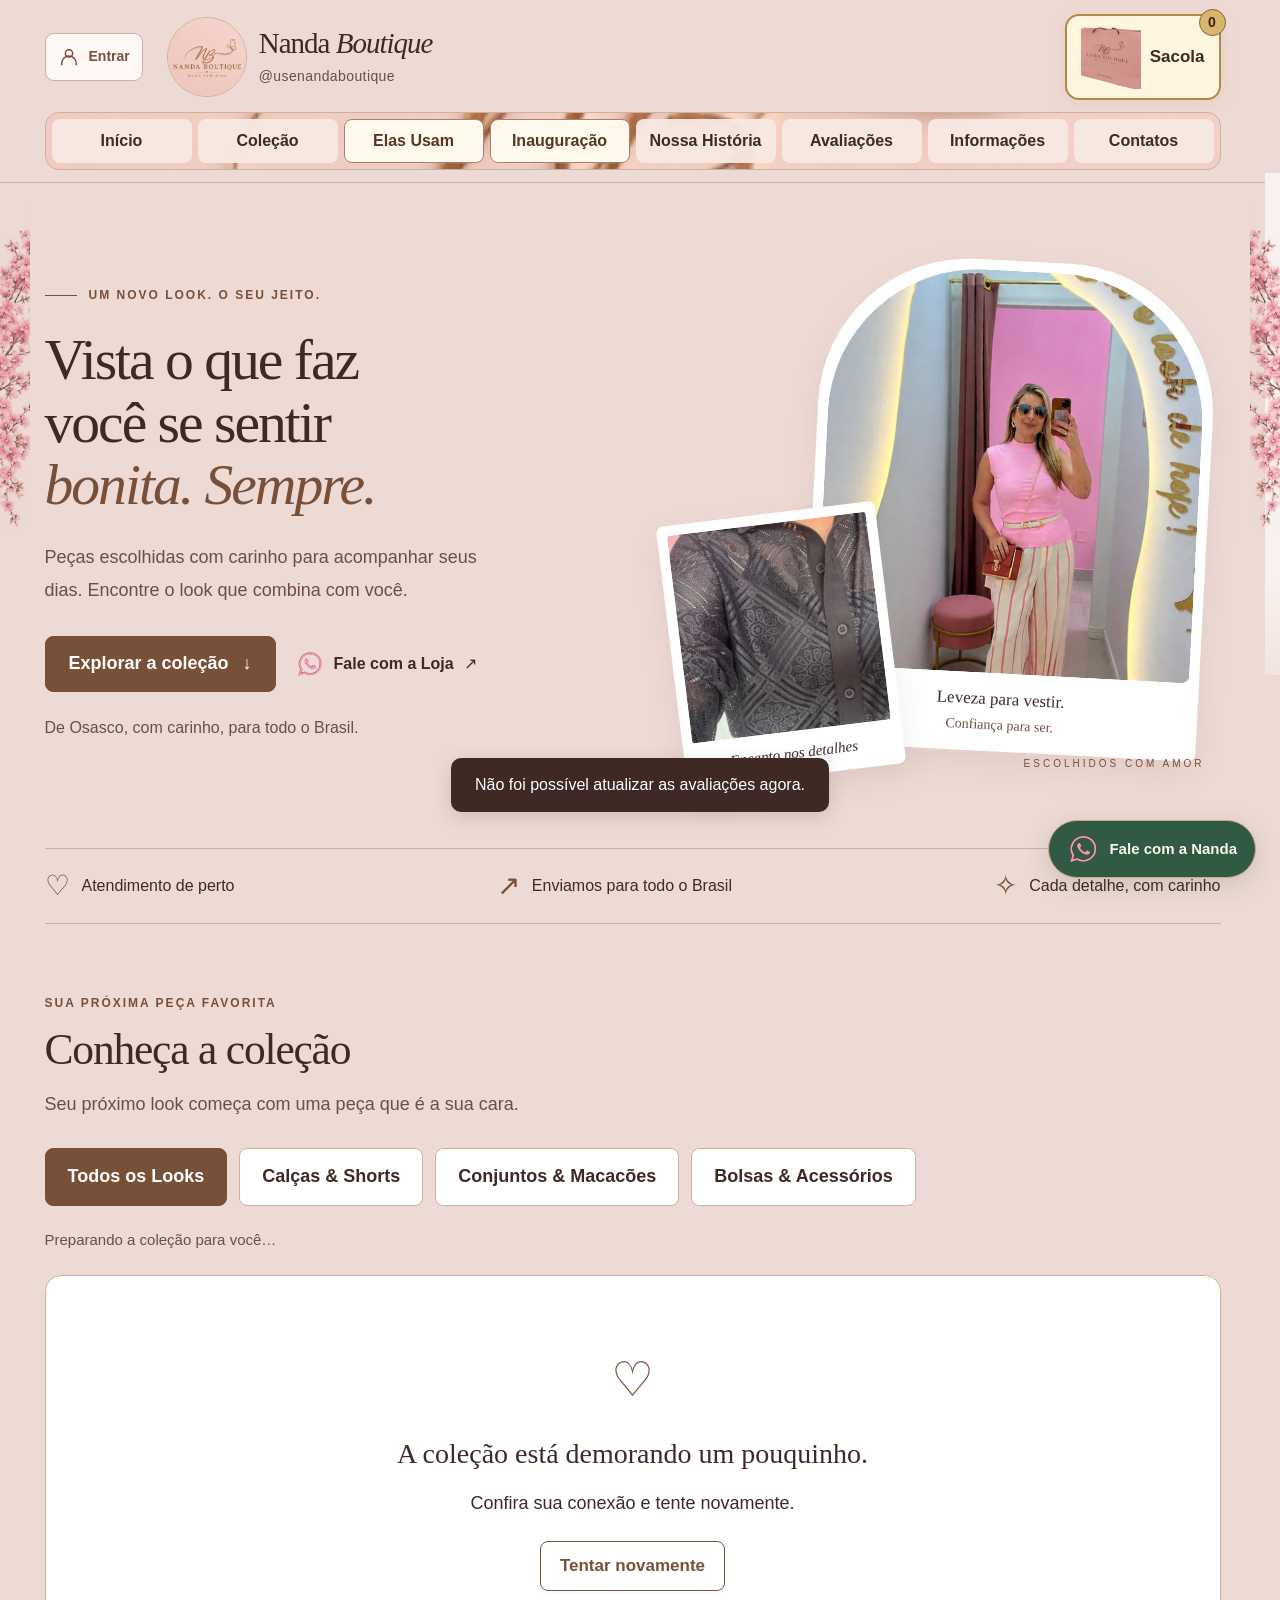
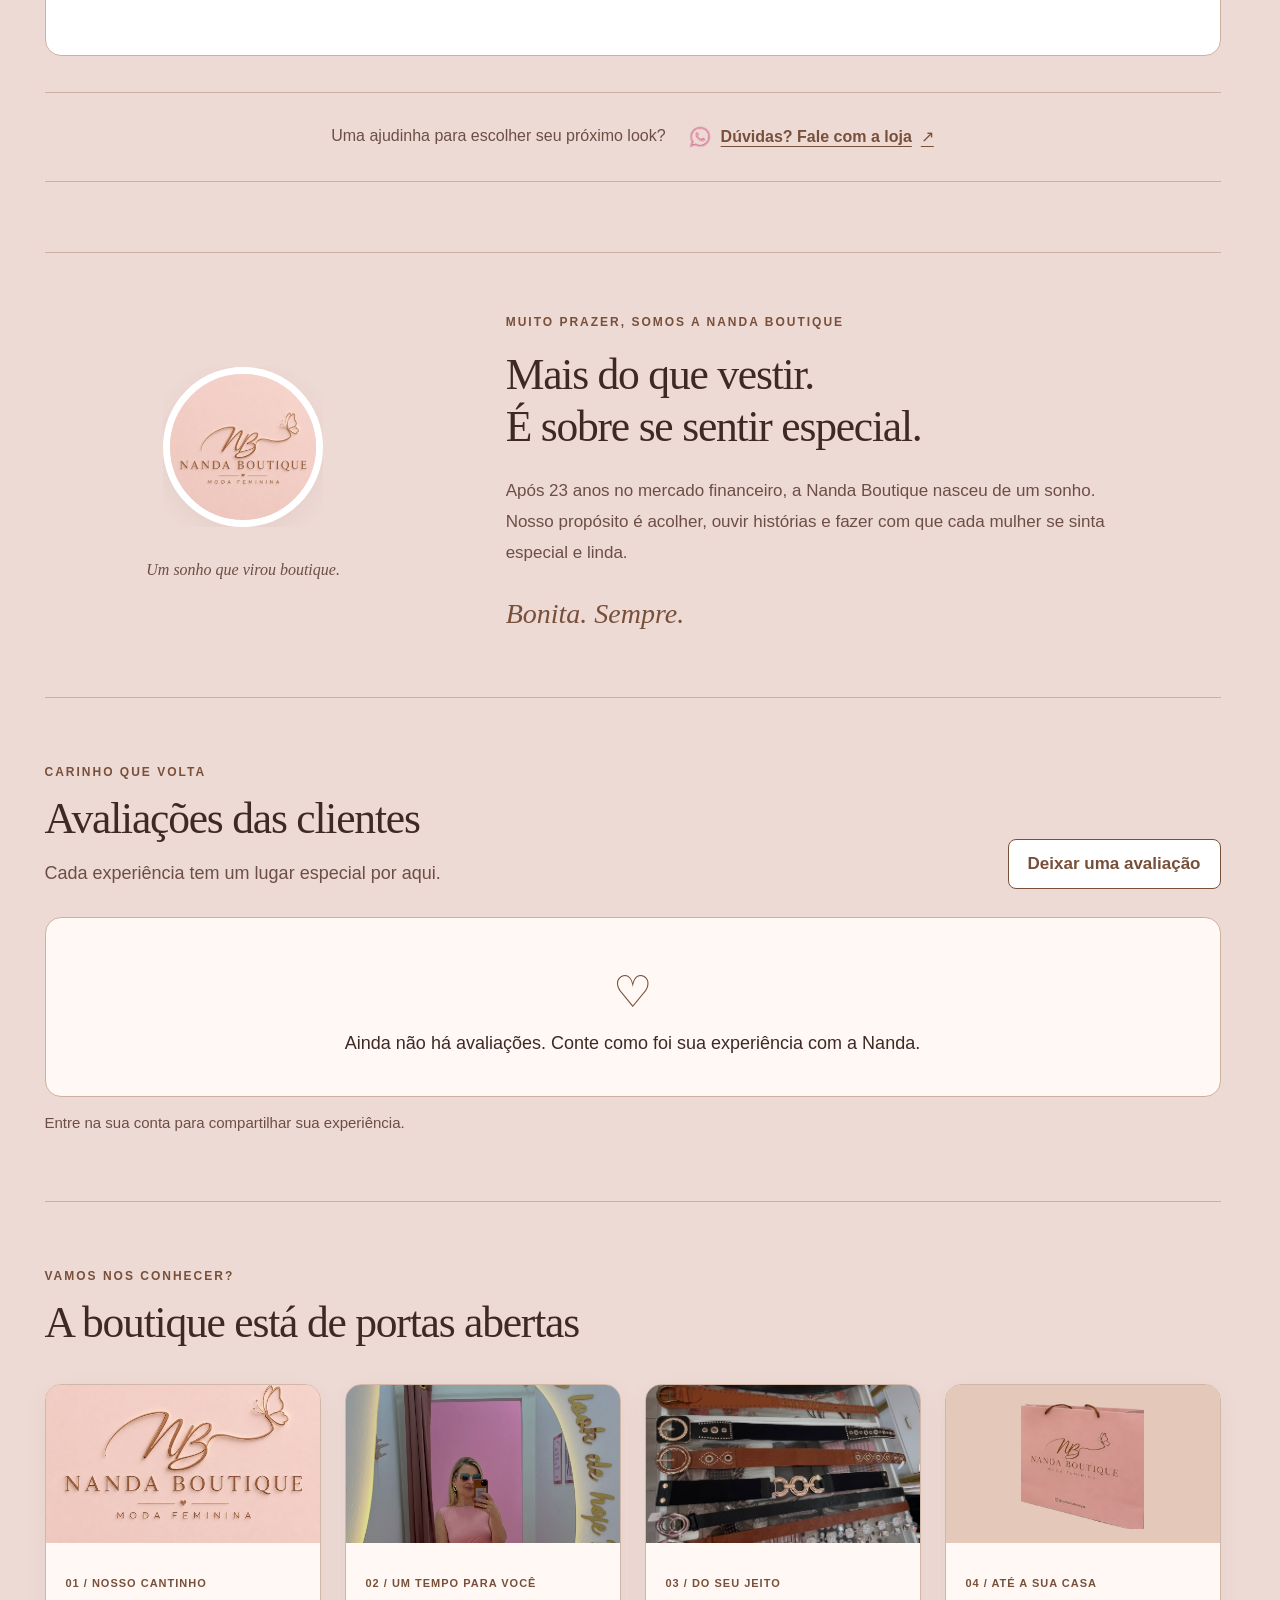
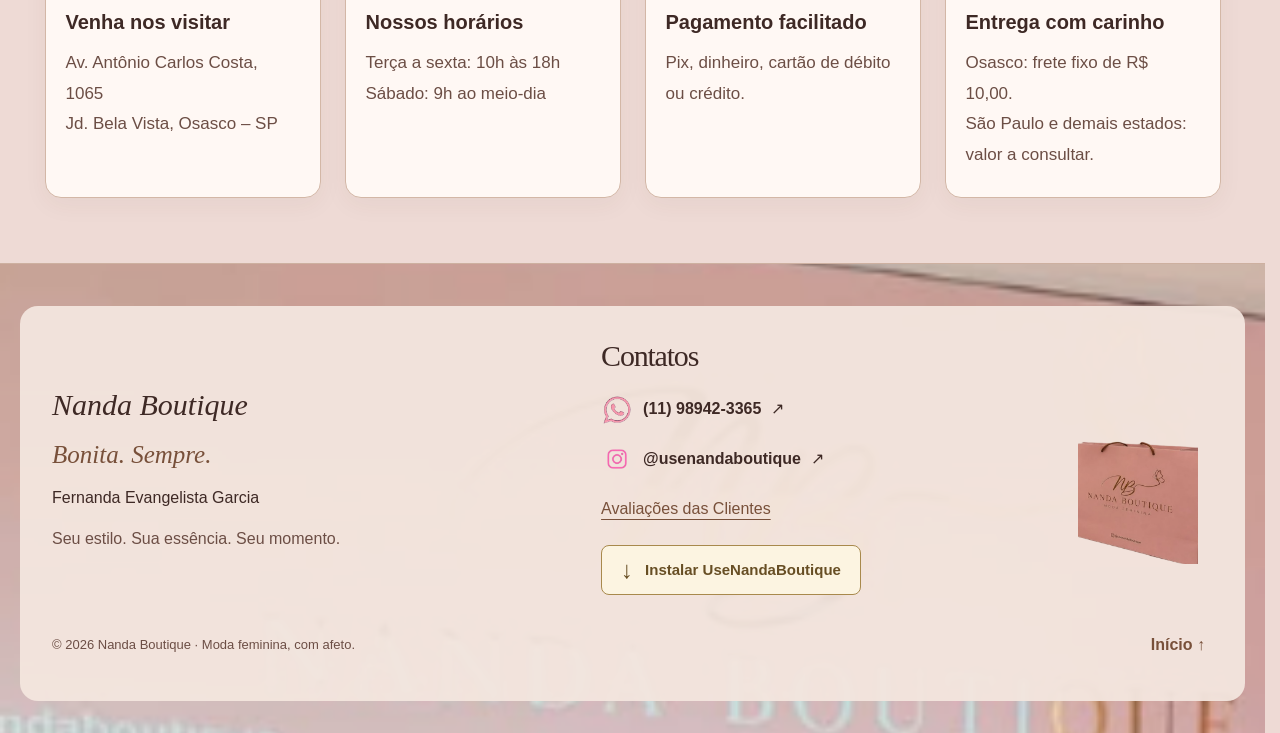
==== commit 70ed0b12: "Otimização mobile e ajuste de imagens" ====
--- a/index.html
+++ b/index.html
@@ -38,7 +38,10 @@
     <div class="flying-butterfly butterfly-four"><img src="./img/logo-borboleta.png" alt="" width="833" height="432"><span class="butterfly-cargo">👖</span></div>
   </div>
   <div class="flight-layer" id="flightLayer" aria-hidden="true"></div>
-  <button class="admin-toggle" id="adminToggle" type="button" aria-label="Abrir painel da Nanda" aria-controls="adminModal" aria-haspopup="dialog" title="Painel da Nanda" hidden>⚙</button>
+  <div class="admin-quick-actions" id="adminQuickActions" role="group" aria-label="Atalhos administrativos" hidden>
+    <button class="stock-alert-toggle" id="stockAlertsToggle" type="button" aria-label="Abrir alertas de estoque" aria-controls="stockAlertsModal" aria-haspopup="dialog" title="Alertas de estoque" hidden><span aria-hidden="true">🔔</span><span class="stock-alert-badge" id="stockAlertsBadge" aria-hidden="true" hidden>0</span></button>
+    <button class="admin-toggle" id="adminToggle" type="button" aria-label="Abrir painel da Nanda" aria-controls="adminModal" aria-haspopup="dialog" title="Painel da Nanda" hidden>⚙</button>
+  </div>
 
   <header class="store-header">
     <div class="header-inner container">
@@ -52,7 +55,7 @@
       </div>
       <p class="customer-greeting" id="customerGreeting" role="status" aria-live="polite" hidden></p>
       <nav class="store-nav" aria-label="Navegação principal">
-        <a href="#inicio">Início</a><a href="#colecao">Coleção</a><a href="#elas-usam">Elas Usam</a><a href="#inauguracao">Inauguração</a><a href="#sobre">Nossa História</a><a href="#avaliacoes">Avaliações</a><a href="#informacoes">Informações</a><a href="#contatos">Contatos</a>
+        <a href="#inicio">Início</a><a href="#colecao">Coleção</a><a class="nav-editorial-link" href="#elas-usam" data-route-link="elas-usam">Elas Usam</a><a class="nav-editorial-link" href="#inauguracao" data-route-link="inauguracao">Inauguração</a><a href="#sobre">Nossa História</a><a href="#avaliacoes">Avaliações</a><a href="#informacoes">Informações</a><a href="#contatos">Contatos</a>
       </nav>
       <button class="shopping-bag bag-highlight" id="shoppingBag" type="button" aria-label="Abrir sacola: 0 itens" aria-controls="checkoutModal" aria-haspopup="dialog">
         <img src="./img/sacola-carrinho.png" alt="" width="60" height="66"><span class="bag-label">Sacola</span><span id="bagCount" class="bag-count">0</span>
@@ -61,6 +64,7 @@
   </header>
 
   <main class="container" id="conteudo">
+    <div id="homeView" data-route-view="home">
     <section class="hero" aria-labelledby="heroTitle">
       <div class="hero-copy">
         <p class="eyebrow"><span class="eyebrow-line" aria-hidden="true"></span> UM NOVO LOOK. O SEU JEITO.</p>
@@ -101,17 +105,6 @@
       <noscript><p class="noscript-message">Ative o JavaScript para explorar a coleção. Você também pode falar com a loja pelo <a href="https://wa.me/5511989423365">WhatsApp</a>.</p></noscript>
       <aside class="catalog-help" aria-label="Atendimento da loja"><span>Uma ajudinha para escolher seu próximo look?</span><a href="https://wa.me/5511989423365" target="_blank" rel="noopener noreferrer"><img src="./img/icon-whatsapp.png" alt="" width="24" height="24">Dúvidas? Fale com a loja <span aria-hidden="true">↗</span></a></aside>
     </section>
-    <!-- Publicações administradas no painel, sem conteúdo fictício. -->
-    <section class="community-section" id="elas-usam" aria-labelledby="elasUsamTitle">
-      <div class="section-heading"><div><p class="eyebrow">INSPIRAÇÃO QUE VEM DE VOCÊ</p><h2 id="elasUsamTitle" data-edit-key="elasUsamTitle" data-edit-label="Título de Elas Usam" data-edit-type="text">Elas Usam</h2><p data-edit-key="elasUsamDescription" data-edit-label="Apresentação de Elas Usam" data-edit-type="text">Mulheres reais, looks especiais e o seu jeito de ser.</p></div></div>
-      <div class="community-grid" id="elasUsamGrid"></div>
-      <div class="collection-empty community-empty" id="elasUsamEmpty"><span aria-hidden="true">♡</span><h3>Novidades chegando em breve!</h3><p>Um espaço para celebrar os looks e as histórias de quem veste Nanda.</p></div>
-    </section>
-    <section class="community-section inauguration-section" id="inauguracao" aria-labelledby="inauguracaoTitle">
-      <div class="section-heading"><div><p class="eyebrow">O COMEÇO DE UM SONHO</p><h2 id="inauguracaoTitle" data-edit-key="inauguracaoTitle" data-edit-label="Título de Inauguração" data-edit-type="text">Inauguração</h2><p data-edit-key="inauguracaoDescription" data-edit-label="Apresentação de Inauguração" data-edit-type="text">Cada encontro faz parte da nossa história.</p></div></div>
-      <div class="community-grid" id="inauguracaoGrid"></div>
-      <div class="collection-empty community-empty" id="inauguracaoEmpty"><span aria-hidden="true">✧</span><h3>Novidades chegando em breve!</h3><p>Em breve, compartilharemos por aqui os momentos desse dia especial.</p></div>
-    </section>
     <section class="about" id="sobre" aria-labelledby="aboutTitle">
       <div class="about-brand"><img src="./img/logo-nanda.jpg" alt="Nanda Boutique" width="140" height="140" loading="lazy" data-edit-key="storyImage" data-edit-label="Foto da nossa história" data-edit-type="image"><p data-edit-key="storyCaption" data-edit-label="Legenda da nossa história" data-edit-type="text">Um sonho que virou boutique.</p></div>
       <div><p class="eyebrow">MUITO PRAZER, SOMOS A NANDA BOUTIQUE</p><h2 id="aboutTitle" data-edit-key="storyTitle" data-edit-label="Título da nossa história" data-edit-type="text">Mais do que vestir.<br>É sobre se sentir especial.</h2><p id="storyText" data-edit-key="story" data-edit-label="Nossa história" data-edit-type="text">Após 23 anos no mercado financeiro, a Nanda Boutique nasceu de um sonho. Nosso propósito é acolher, ouvir histórias e fazer com que cada mulher se sinta especial e linda.</p><p class="about-signature">Bonita. Sempre.</p></div>
@@ -133,6 +126,21 @@
         <article class="info-card"><div class="info-art info-art-accessories"><img src="./img/cintos-colecao-1.jpg" alt="" width="587" height="801" loading="lazy" data-edit-key="paymentImage" data-edit-label="Foto de pagamento" data-edit-type="image"></div><div class="info-copy"><span class="info-number" aria-hidden="true">03 / DO SEU JEITO</span><h3>Pagamento facilitado</h3><p id="paymentText" data-edit-key="payment" data-edit-label="Informações de pagamento" data-edit-type="text">Pix, dinheiro, cartão de débito ou crédito.</p></div></article>
         <article class="info-card" id="frete"><div class="info-art info-art-bag"><img src="./img/sacola-carrinho.png" alt="" width="500" height="500" loading="lazy" data-edit-key="deliveryImage" data-edit-label="Foto das entregas" data-edit-type="image"></div><div class="info-copy"><span class="info-number" aria-hidden="true">04 / ATÉ A SUA CASA</span><h3>Entrega com carinho</h3><p id="deliveryText" data-edit-key="delivery" data-edit-label="Entregas e frete" data-edit-type="text">Osasco: frete fixo de R$ 10,00.<br>São Paulo e demais estados: valor a consultar.</p></div></article>
       </div>
+    </section>
+    </div>
+
+    <!-- Vistas editoriais dedicadas: as galerias não alongam a home no celular. -->
+    <section class="editorial-view" id="elas-usam" data-route-view="elas-usam" aria-labelledby="elasUsamTitle" tabindex="-1" hidden>
+      <header class="editorial-view-header"><div><p class="eyebrow">INSPIRAÇÃO QUE VEM DE VOCÊ</p><h1 id="elasUsamTitle" data-edit-key="elasUsamTitle" data-edit-label="Título de Elas Usam" data-edit-type="text">Elas Usam</h1><p data-edit-key="elasUsamDescription" data-edit-label="Apresentação de Elas Usam" data-edit-type="text">Mulheres reais, looks especiais e o seu jeito de ser.</p></div><a class="secondary-btn editorial-back" href="#inicio">← Voltar ao início</a></header>
+      <aside class="community-admin-actions" data-community-admin="elas-usam" aria-label="Edição de Elas Usam" hidden><div><strong>Modo de edição ativo</strong><p>Adicione ou organize as fotos e vídeos de Elas Usam.</p></div><div class="form-actions"><button class="primary-btn" type="button" data-community-content-action="create" data-content-section="elas-usam">Adicionar foto ou vídeo</button><button class="secondary-btn" type="button" data-community-content-action="manage" data-content-section="elas-usam">Gerenciar publicações</button></div></aside>
+      <div class="community-grid" id="elasUsamGrid"></div>
+      <div class="collection-empty community-empty" id="elasUsamEmpty"><span aria-hidden="true">♡</span><h3>Novidades chegando em breve!</h3><p>Um espaço para celebrar os looks e as histórias de quem veste Nanda.</p></div>
+    </section>
+    <section class="editorial-view" id="inauguracao" data-route-view="inauguracao" aria-labelledby="inauguracaoTitle" tabindex="-1" hidden>
+      <header class="editorial-view-header"><div><p class="eyebrow">O COMEÇO DE UM SONHO</p><h1 id="inauguracaoTitle" data-edit-key="inauguracaoTitle" data-edit-label="Título de Inauguração" data-edit-type="text">Inauguração</h1><p data-edit-key="inauguracaoDescription" data-edit-label="Apresentação de Inauguração" data-edit-type="text">Cada encontro faz parte da nossa história.</p></div><a class="secondary-btn editorial-back" href="#inicio">← Voltar ao início</a></header>
+      <aside class="community-admin-actions" data-community-admin="inauguracao" aria-label="Edição de Inauguração" hidden><div><strong>Modo de edição ativo</strong><p>Adicione ou organize as fotos e vídeos da inauguração.</p></div><div class="form-actions"><button class="primary-btn" type="button" data-community-content-action="create" data-content-section="inauguracao">Adicionar foto ou vídeo</button><button class="secondary-btn" type="button" data-community-content-action="manage" data-content-section="inauguracao">Gerenciar publicações</button></div></aside>
+      <div class="community-grid" id="inauguracaoGrid"></div>
+      <div class="collection-empty community-empty" id="inauguracaoEmpty"><span aria-hidden="true">✧</span><h3>Novidades chegando em breve!</h3><p>Em breve, compartilharemos por aqui os momentos desse dia especial.</p></div>
     </section>
   </main>
   <footer class="footer" id="contatos" aria-labelledby="contactTitle">
@@ -169,7 +177,6 @@
   <dialog class="boutique-modal admin-modal" id="adminModal" aria-labelledby="adminTitle">
     <div class="modal-layout"><header class="modal-header"><div><p class="eyebrow">CADA DETALHE, DO SEU JEITO</p><h2 id="adminTitle">Painel da Nanda</h2></div><button class="icon-btn" type="button" data-close="adminModal" aria-label="Fechar painel da Nanda" autofocus>×</button></header>
       <p class="local-note" id="adminStorageNote">Suas alterações são salvas na boutique e ficam disponíveis em todos os aparelhos.</p>
-      <section class="stock-alerts" id="stockAlerts" aria-labelledby="stockAlertsTitle" hidden><div><span class="stock-alert-symbol" aria-hidden="true">!</span><h3 id="stockAlertsTitle">Alerta de reposição</h3></div><p id="stockAlertCount" role="status" aria-live="polite"></p><ul id="stockAlertsList"></ul></section>
       <p class="form-status success-status" id="adminStatus" role="status" aria-live="polite"></p>
       <section class="admin-section" aria-labelledby="productFormTitle"><h3 id="productFormTitle">Adicionar novo produto</h3>
         <form id="productForm" class="form-grid"><input id="editingProductId" type="hidden">
@@ -189,7 +196,7 @@
       </section>
       <section class="admin-section" aria-labelledby="manageTitle"><h3 id="manageTitle">Gerenciar coleção</h3><ul class="admin-products" id="adminProducts"></ul><div class="delete-prompt" id="deletePrompt" hidden><p id="deletePromptText"></p><div class="form-actions"><button class="primary-btn" id="confirmDelete" type="button">Excluir produto</button><button class="secondary-btn" id="cancelDelete" type="button">Manter produto</button></div></div></section>
       <section class="admin-section" aria-labelledby="contentFormTitle">
-        <h3 id="contentFormTitle">Elas Usam, Inauguração e História</h3><p class="field-hint">Crie publicações com fotos, vídeos e textos. Você pode editar, ocultar e excluir cada publicação.</p>
+        <h3 id="contentFormTitle">Elas Usam, Inauguração e História</h3><p class="field-hint" id="contentSectionContext" hidden></p><p class="field-hint">Crie publicações com fotos, vídeos e textos. Você pode editar, ocultar e excluir cada publicação.</p>
         <form id="contentForm" class="form-grid"><input id="editingContentId" type="hidden">
           <div class="field"><label for="contentSection">Publicar em</label><select id="contentSection"><option value="elas-usam">Elas Usam</option><option value="inauguracao">Inauguração</option><option value="sobre">História da loja</option></select></div>
           <div class="field"><label for="contentPosition">Ordem na página</label><input id="contentPosition" type="number" inputmode="numeric" min="0" max="9999" step="1" value="0" required></div>
@@ -210,6 +217,14 @@
     </div>
   </dialog>
 
+  <dialog class="boutique-modal stock-alert-modal" id="stockAlertsModal" aria-labelledby="stockAlertsTitle" aria-describedby="stockAlertCount">
+    <div class="modal-layout"><header class="modal-header"><div><p class="eyebrow">REPOSIÇÃO NO MOMENTO CERTO</p><h2 id="stockAlertsTitle">Alertas de estoque</h2></div><button class="icon-btn" type="button" data-close="stockAlertsModal" aria-label="Fechar alertas de estoque">×</button></header>
+      <p class="stock-alert-summary" id="stockAlertCount" role="status" aria-live="polite"></p>
+      <ul class="stock-alert-list" id="stockAlertsList" aria-label="Peças e tamanhos que precisam de reposição"></ul>
+      <p class="stock-alert-empty" id="stockAlertsEmpty" hidden>Nenhuma peça precisa de reposição neste momento.</p>
+    </div>
+  </dialog>
+
   <dialog class="boutique-modal" id="brandEditorModal" aria-labelledby="brandEditorTitle">
     <div class="modal-layout"><header class="modal-header"><div><p class="eyebrow">A IDENTIDADE DA NANDA</p><h2 id="brandEditorTitle">Editar marca</h2></div><button class="icon-btn" type="button" data-close="brandEditorModal" aria-label="Fechar edição da marca">×</button></header>
       <form id="brandEditorForm" class="stack-form"><label for="brandLogoUrl">URL do logo</label><input id="brandLogoUrl" type="text" inputmode="url" maxlength="2000" placeholder="https://… ou ./img/logo.png"><div class="field upload-field"><label for="brandLogoUpload">Ou envie um novo logo</label><input id="brandLogoUpload" type="file" accept="image/jpeg,image/png,image/webp" aria-describedby="brandLogoUploadHint"><p id="brandLogoUploadHint" class="field-hint">JPG, PNG ou WebP de até 5 MB.</p></div><label for="brandName">Nome da loja</label><input id="brandName" maxlength="120" required><label for="brandCaption">Legenda do cabeçalho</label><input id="brandCaption" maxlength="4000" required><p id="brandEditorError" class="form-error" role="alert" hidden></p><button class="primary-btn" type="submit">Salvar marca</button></form>
--- a/style.css
+++ b/style.css
@@ -409,8 +409,16 @@
 label,legend { font-weight: 600; line-height: 1.5; }
 .primary-btn:disabled { background: #e4d4cc; border-color: #b69b8c; color: #634c41; cursor: default; box-shadow: none; }
 .text-button,.footer-link { display: inline-flex; align-items: center; min-height: 48px; padding: 8px 0; background: transparent; color: var(--accent); text-decoration: underline; text-underline-offset: 5px; font-size: 16px; }
-.admin-toggle { position: fixed; top: calc(var(--header-height) + 14px); right: 14px; z-index: 105; width: 48px; height: 48px; min-width: 48px; min-height: 48px; border: 2px solid #927035; border-radius: 50%; background: #e4c880; color: #382713; box-shadow: 0 4px 14px #78503a24; font-size: 26px; }
-.admin-toggle:hover { background: #efd995; border-color: #73521d; }
+/* A altura real do cabeçalho é medida no JavaScript: os atalhos ficam logo
+   abaixo dele, sem cobrir a navegação em nenhuma largura de tela. */
+.admin-quick-actions { position: fixed; top: calc(var(--header-height) + 14px); right: max(14px, env(safe-area-inset-right)); z-index: 105; display: flex; align-items: center; gap: 10px; }
+.admin-toggle,.stock-alert-toggle { position: relative; display: grid; place-items: center; width: 50px; height: 50px; min-width: 50px; min-height: 50px; padding: 0; border: 2px solid #927035; border-radius: 50%; color: #382713; box-shadow: 0 4px 14px #78503a24; font-size: 26px; line-height: 1; transition: background .2s, border-color .2s, transform .2s; }
+.admin-toggle { background: #e4c880; }
+.stock-alert-toggle { background: #fff8e7; font-size: 23px; }
+.admin-toggle:hover,.stock-alert-toggle:hover { border-color: #73521d; transform: translateY(-1px); }
+.admin-toggle:hover { background: #efd995; }
+.stock-alert-toggle:hover { background: #f8e6b9; }
+.stock-alert-badge { position: absolute; top: -8px; right: -9px; display: grid; place-items: center; min-width: 23px; height: 23px; padding-inline: 5px; border: 1px solid #6f321f; border-radius: 999px; color: white; background: #9b4631; box-shadow: 0 2px 7px #3e292540; font-size: 12px; font-weight: 800; line-height: 1; font-variant-numeric: tabular-nums; }
 .sold-out-badge { position: absolute; z-index: 1; top: 22px; right: 22px; padding: 6px 12px; border: 1px solid #c6a189; border-radius: 6px; background: #fff8f4; color: #573525; font-size: 15px; font-weight: 700; pointer-events: none; }
 .video-active .media-arrow { top: 58px; }
 .media-slide video { background: #241c18; }
@@ -556,7 +564,7 @@
 .edit-pencil:hover { background: #f1ded3; border-color: #73521d; transform: rotate(-8deg); }
 .edit-pencil:focus-visible { outline: 3px solid #78503a; outline-offset: 3px; }
 .editable-image > .edit-pencil { inset-block-start: .625rem; inset-inline-end: .625rem; }
-body.modal-open .edit-pencil, body.modal-open .admin-toggle { visibility: hidden; pointer-events: none; }
+body.modal-open .edit-pencil, body.modal-open .admin-quick-actions { visibility: hidden; pointer-events: none; }
 .editorial-main .editable-image { border-radius: inherit; }
 .about-brand > .editable-image { display: inline-block; }
 .about-brand > .editable-image > .edit-pencil { top: 2px; right: 2px; }
@@ -784,7 +792,7 @@
   .media-slide img { transition: none; transform: none !important; }
 }
 @media (forced-colors: active) {
-  .edit-pencil, .admin-toggle, .floating-whatsapp, .bag-highlight, .admin-add-product { border: 2px solid ButtonText; }
+  .edit-pencil, .admin-toggle, .stock-alert-toggle, .floating-whatsapp, .bag-highlight, .admin-add-product { border: 2px solid ButtonText; }
   .auth-illustration, .signup-success-logo, .celebration-petal { display: none; }
   .success-status, .save-notice, .offline-notice { border: 2px solid CanvasText; }
 }
@@ -827,14 +835,19 @@
 .community-empty h3 { font-size: clamp(24px, 3vw, 30px); line-height: 1.4; }
 .community-empty p { max-width: 52ch; margin-inline: auto; color: var(--muted); font-size: 16px; }
 .story-gallery, .story-empty { grid-column: 1 / -1; }
-.stock-alerts { margin-block: 24px; padding: 22px; border: 1px solid #bb883f; border-left: 5px solid #9c651b; border-radius: 12px; color: #57380f; background: #fff0cc; }
-.stock-alerts > div { display: flex; align-items: center; gap: 12px; }
-.stock-alerts h3 { font-size: 20px; line-height: 1.35; }
-.stock-alert-symbol { display: grid; place-items: center; flex: 0 0 28px; width: 28px; height: 28px; border: 2px solid currentColor; border-radius: 50%; font-weight: 800; }
-.stock-alerts > p { margin-top: 12px; font-size: 15px; }
-.stock-alerts ul { padding-inline-start: 22px; margin-bottom: 0; font-size: 15px; }
-.stock-alerts li { margin-top: 9px; overflow-wrap: anywhere; }
-.stock-alerts button { margin-inline-start: 10px; }
+.stock-alert-modal { width: min(680px, calc(100% - 32px)); }
+.stock-alert-summary { margin: 4px 0 20px; color: var(--muted); font-size: 16px; line-height: 1.65; }
+.stock-alert-list { display: grid; gap: 12px; margin: 0; padding: 0; list-style: none; }
+.stock-alert-item { display: grid; grid-template-columns: auto minmax(0, 1fr) auto; align-items: center; gap: 12px; padding: 14px; border: 1px solid #d3b479; border-radius: 12px; background: #fff9ec; }
+.stock-alert-item.is-empty { border-color: #bf8974; background: #fff3ed; }
+.stock-alert-status { display: inline-flex; align-items: center; min-height: 30px; padding: 4px 9px; border: 1px solid #a98239; border-radius: 999px; color: #684713; background: #f7e8bd; font-size: 12px; font-weight: 800; line-height: 1.2; white-space: nowrap; }
+.stock-alert-item.is-empty .stock-alert-status { border-color: #a96550; color: #783b29; background: #f5d9cf; }
+.stock-alert-details { display: grid; gap: 2px; min-width: 0; }
+.stock-alert-details strong,.stock-alert-details span { overflow-wrap: anywhere; }
+.stock-alert-details strong { font-size: 16px; line-height: 1.35; }
+.stock-alert-details span,.stock-alert-quantity { color: var(--muted); font-size: 14px; line-height: 1.45; }
+.stock-alert-quantity { font-weight: 700; text-align: right; white-space: nowrap; }
+.stock-alert-empty { margin: 0; padding: 24px; border: 1px dashed var(--line); border-radius: 12px; color: var(--muted); background: #fffaf6; text-align: center; }
 .stock-editor { min-width: 0; margin: 0; padding: 18px; border: 1px solid var(--line); border-radius: 12px; background: #fff9f0; }
 .stock-editor legend { padding-inline: 8px; font-size: 17px; font-weight: 700; }
 .stock-fields { display: grid; grid-template-columns: repeat(auto-fit, minmax(104px, 1fr)); gap: 14px; margin-top: 18px; }
@@ -883,10 +896,12 @@
   .community-grid { grid-template-columns: minmax(0, 1fr); }
   .community-card-copy { padding: 20px; }
   .community-empty { padding: 32px 18px; }
-  .stock-alerts { padding: 18px 14px; }
   .stock-editor { padding: 14px 12px; }
   .stock-fields { grid-template-columns: repeat(2, minmax(0, 1fr)); gap: 12px; }
-  .stock-alerts button { margin-inline-start: 0; }
+  .admin-quick-actions { top: calc(var(--header-height) + 10px); right: max(10px, env(safe-area-inset-right)); gap: 8px; }
+  .admin-toggle,.stock-alert-toggle { width: 48px; height: 48px; min-width: 48px; min-height: 48px; }
+  .stock-alert-item { grid-template-columns: auto minmax(0, 1fr); align-items: start; }
+  .stock-alert-quantity { grid-column: 2; text-align: left; }
   .admin-modal .form-actions { flex-direction: column; align-items: stretch; }
   .admin-modal .form-actions > button { width: 100%; }
   .admin-modal input, .admin-modal textarea, .admin-modal select { font-size: 16px; }
@@ -901,6 +916,41 @@
 }
 @media (prefers-reduced-motion: reduce) { .skeleton { animation: none; background: #e6d6cc; } }
 @media (forced-colors: active) {
-  .stock-alerts, .stock-editor, .community-card, .app-update-notice, .install-step-icon { border: 2px solid CanvasText; }
+  .stock-alert-modal, .stock-alert-item, .stock-editor, .community-card, .app-update-notice, .install-step-icon { border: 2px solid CanvasText; }
   .skeleton { background: GrayText; opacity: .25; }
 }
+
+/* Vistas editoriais: as galerias vivem fora da rolagem da página inicial. */
+.store-nav .nav-editorial-link { border: 1px solid #a98263; background: #fff8ec; color: #573525; box-shadow: inset 0 0 0 1px #fffdfa; font-weight: 800; }
+.store-nav .nav-editorial-link:hover, .store-nav .nav-editorial-link[aria-current="page"] { color: #fffaf5; background: var(--accent); border-color: var(--accent); text-decoration: none; }
+.editorial-view { min-height: calc(100dvh - var(--header-height)); padding-block: clamp(34px, 6vw, 72px); }
+.editorial-view-header { display: flex; align-items: flex-end; justify-content: space-between; gap: 24px; margin-bottom: 30px; padding-bottom: 26px; border-bottom: 1px solid var(--line); }
+.editorial-view-header > div { min-width: 0; }
+.editorial-view-header h1 { margin: 10px 0 0; font-size: clamp(38px, 5vw, 60px); line-height: 1.08; }
+.editorial-view-header > div > p:last-child { max-width: 58ch; margin-top: 15px; color: var(--muted); }
+.editorial-back { flex: 0 0 auto; }
+.community-admin-actions { display: flex; align-items: center; justify-content: space-between; gap: 20px; margin-bottom: 30px; padding: 18px 20px; border: 1px solid #b99858; border-radius: 14px; background: #fff7df; box-shadow: 0 5px 18px #8d642d12; }
+.community-admin-actions > div { min-width: 0; }
+.community-admin-actions strong { color: #5f4319; font-size: 18px; }
+.community-admin-actions p { margin-top: 3px; color: #694d30; font-size: 15px; line-height: 1.55; }
+.community-admin-actions .form-actions { margin: 0; }
+.community-admin-actions .primary-btn, .community-admin-actions .secondary-btn { min-height: 50px; font-size: 16px; }
+.community-card-edit { margin-top: 18px; min-height: 44px; padding-inline: 14px; font-size: 15px; }
+
+/* Mídias enviadas no painel: mostrar a peça completa, sem cortes. */
+.media-slide img, .media-slide video { object-fit: contain; object-position: center; background: #eadfd8; }
+.media-slide img { transform: none; }
+@media (hover: hover) and (pointer: fine) { .product-card:hover .media-slide img { transform: none; } }
+.community-card > img, .community-card > video, .community-card > figure > img, .community-card > figure > video { display: block; width: 100%; height: auto; max-height: 720px; max-height: min(78svh, 720px); margin-inline: auto; aspect-ratio: auto; object-fit: contain; object-position: center; background: #e6d6cc; }
+.upload-preview img, .upload-preview video { display: block; width: 100%; height: 110px; object-fit: contain; object-position: center; background: #eadfd8; border: 1px solid var(--line); border-radius: 8px; }
+
+@media (max-width: 600px) {
+  .editorial-view { min-height: calc(100dvh - var(--header-height)); padding-block: 28px 42px; }
+  .editorial-view-header { align-items: stretch; flex-direction: column; gap: 20px; margin-bottom: 24px; padding-bottom: 22px; }
+  .editorial-view-header h1 { font-size: clamp(35px, 11vw, 47px); }
+  .editorial-back { width: 100%; }
+  .community-admin-actions { align-items: stretch; flex-direction: column; gap: 14px; padding: 16px; margin-bottom: 24px; }
+  .community-admin-actions .form-actions { display: grid; grid-template-columns: minmax(0, 1fr); }
+  .community-admin-actions .primary-btn, .community-admin-actions .secondary-btn { width: 100%; }
+  .community-card > img, .community-card > video, .community-card > figure > img, .community-card > figure > video { max-height: 640px; max-height: min(72svh, 640px); }
+}
